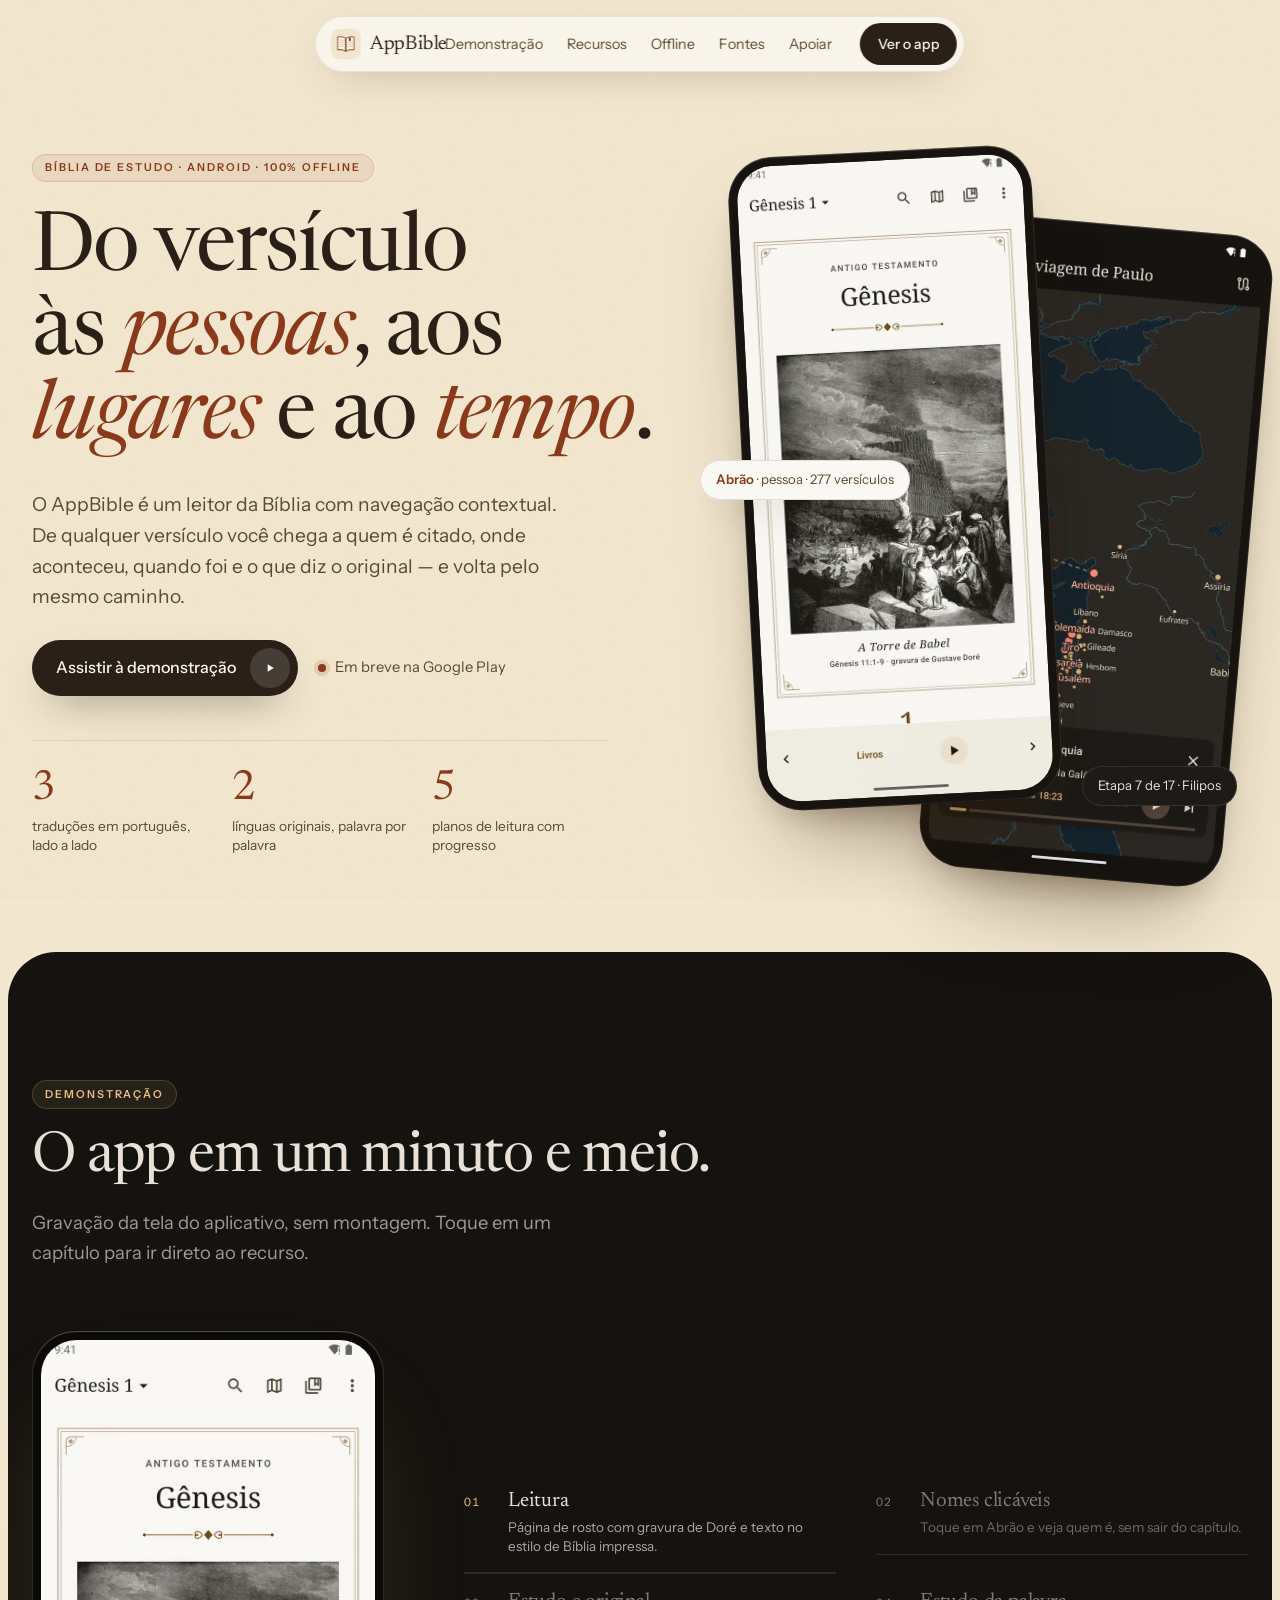
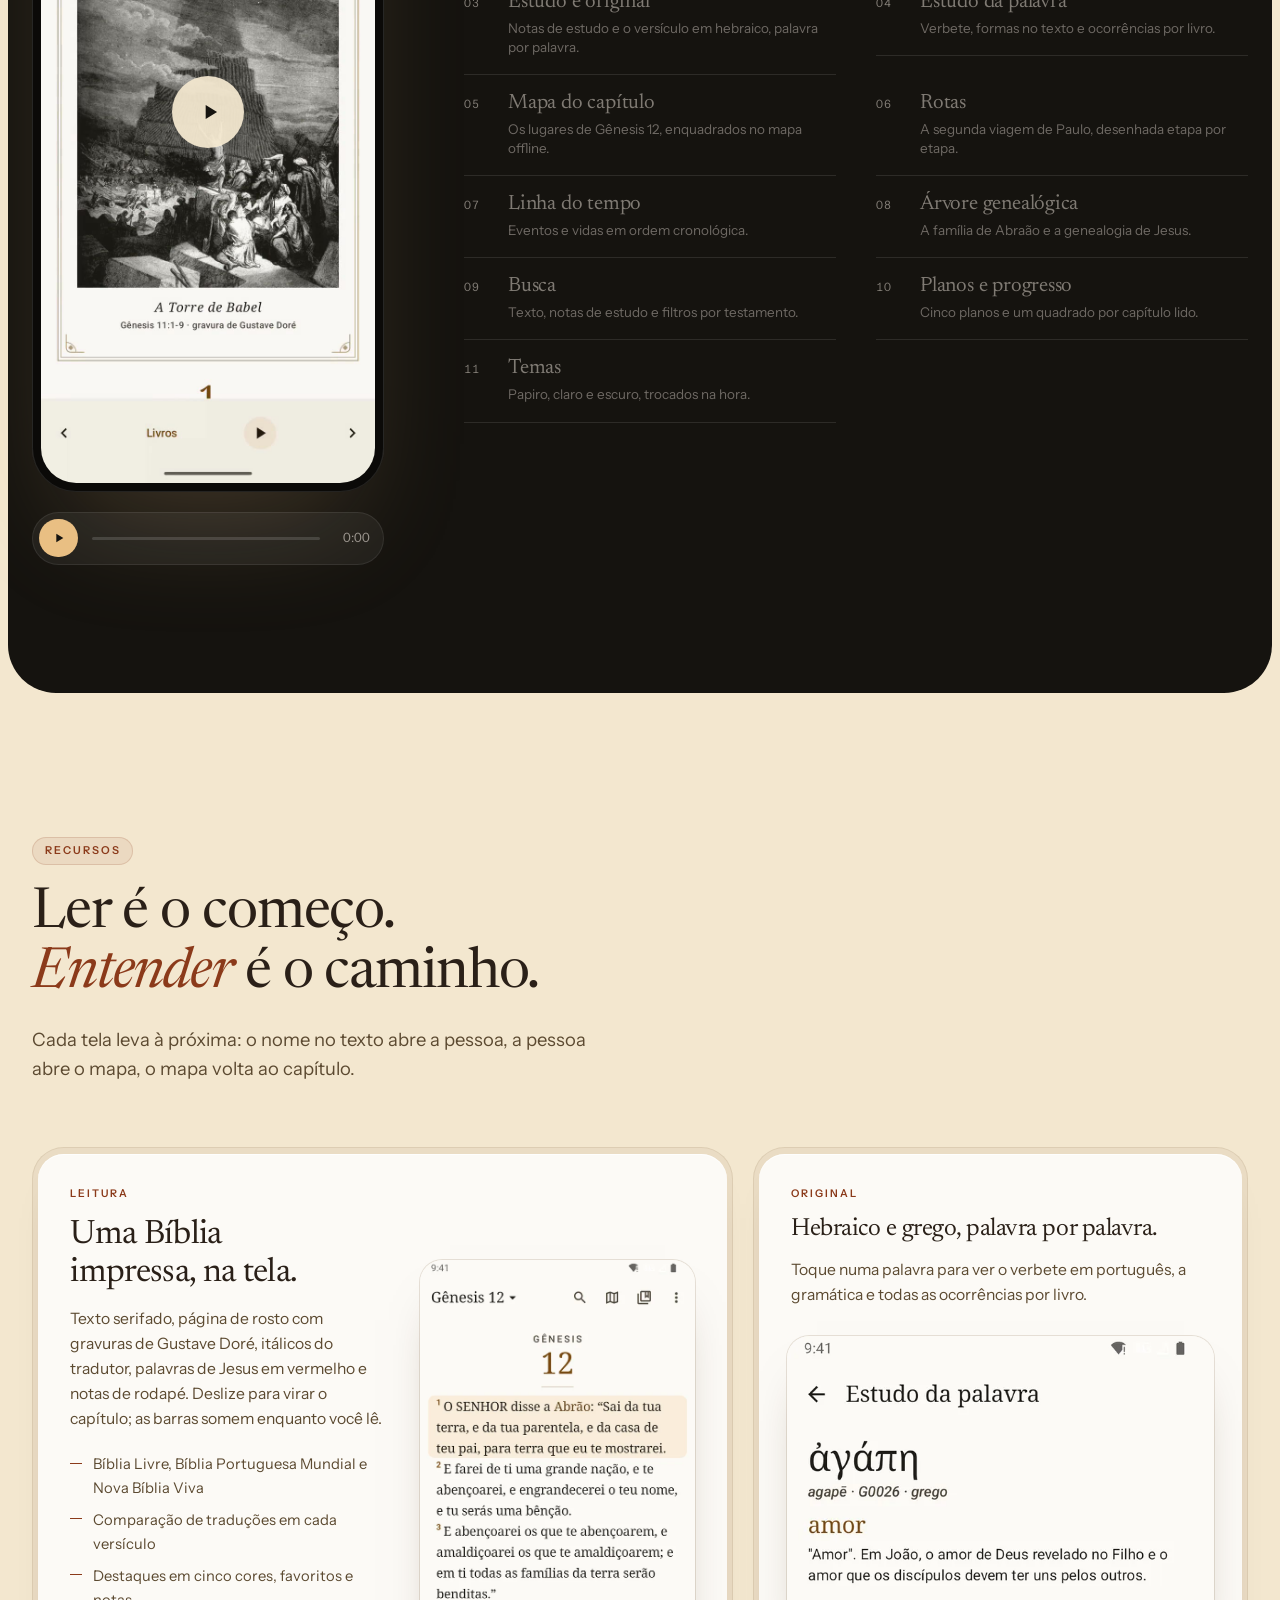
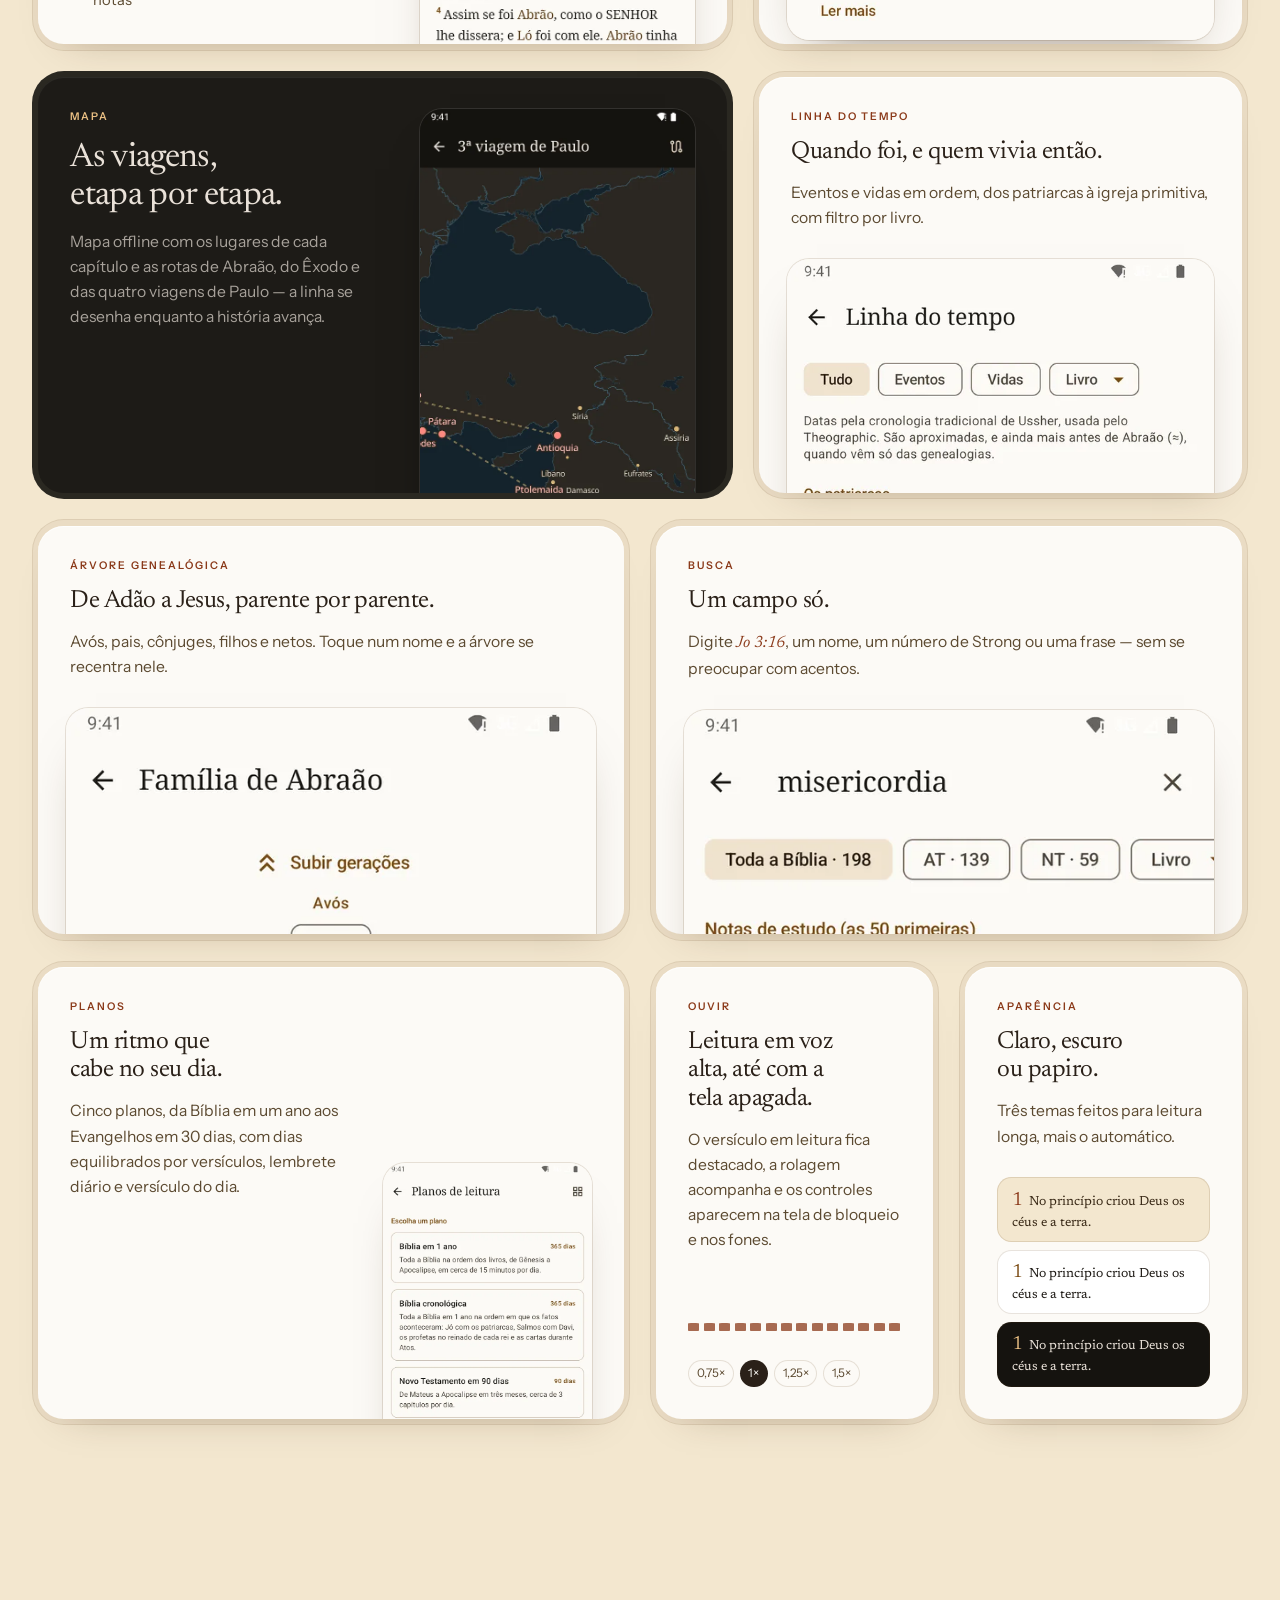
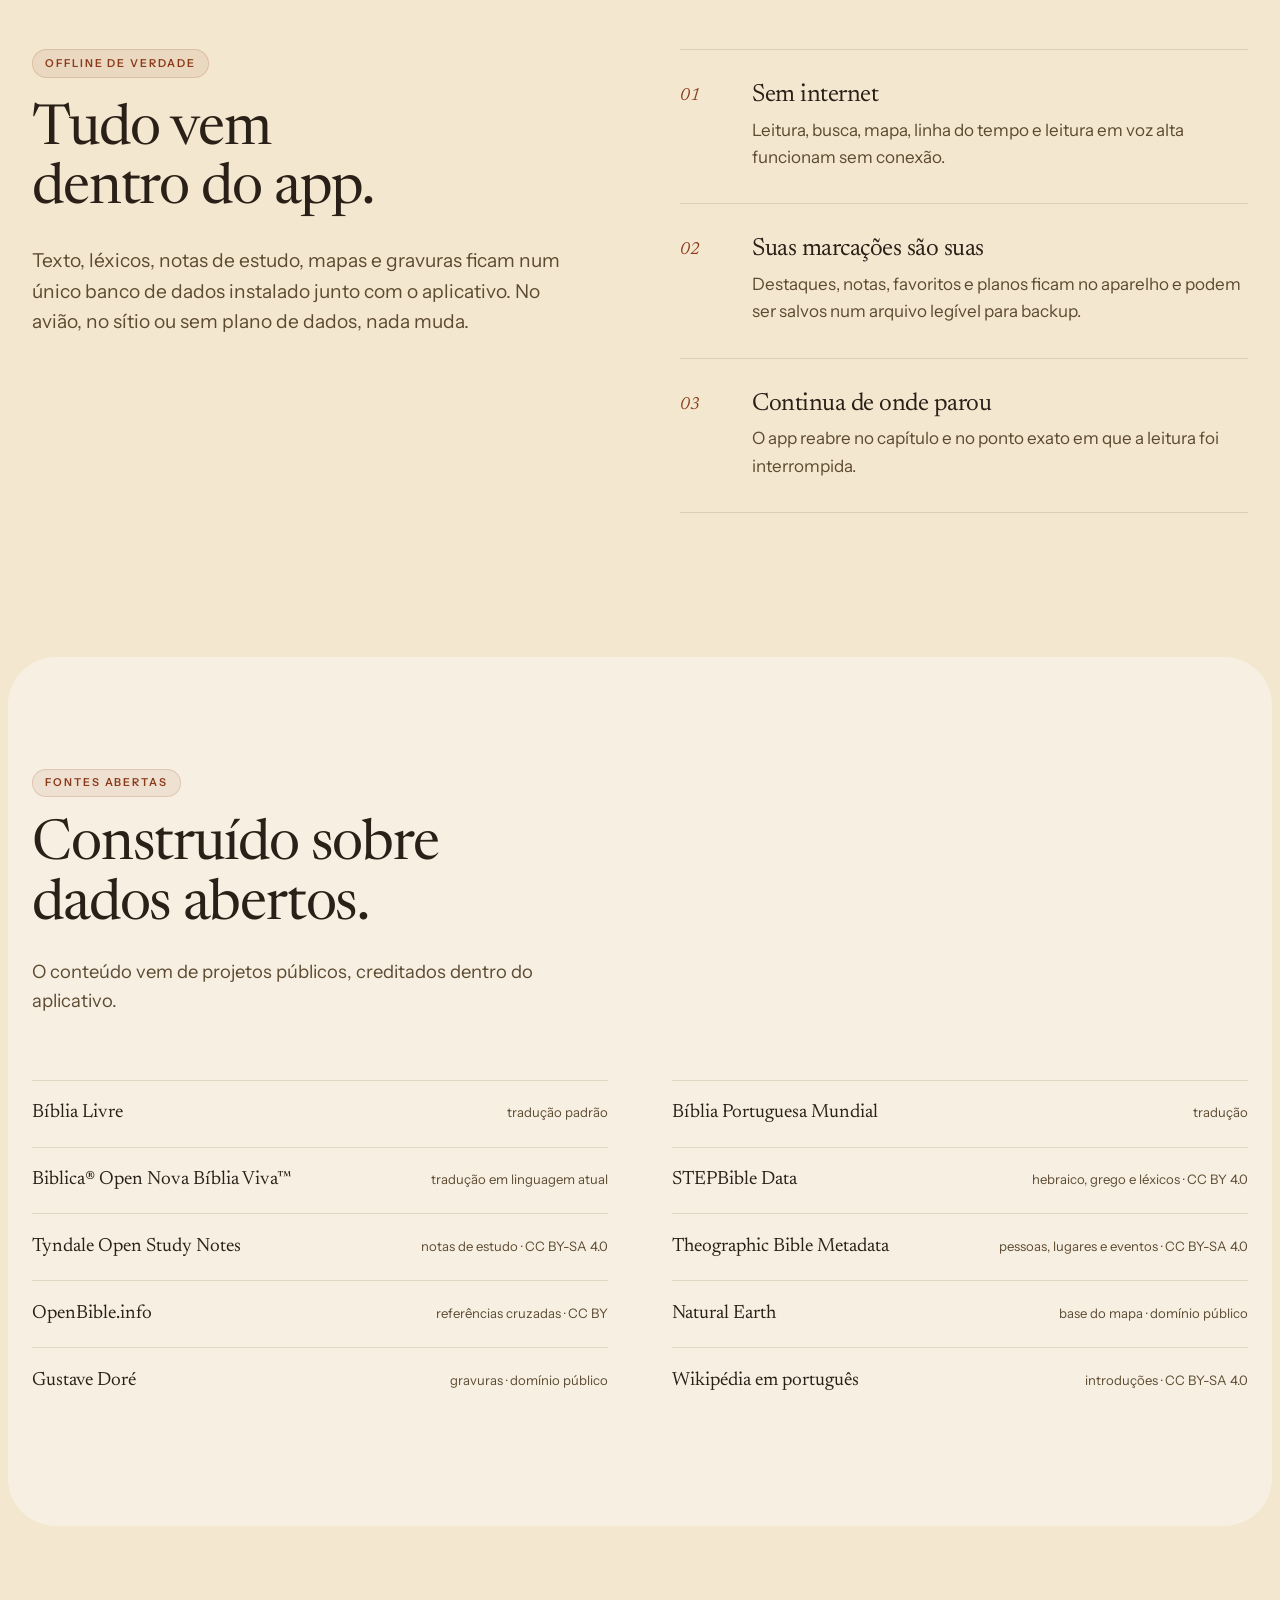
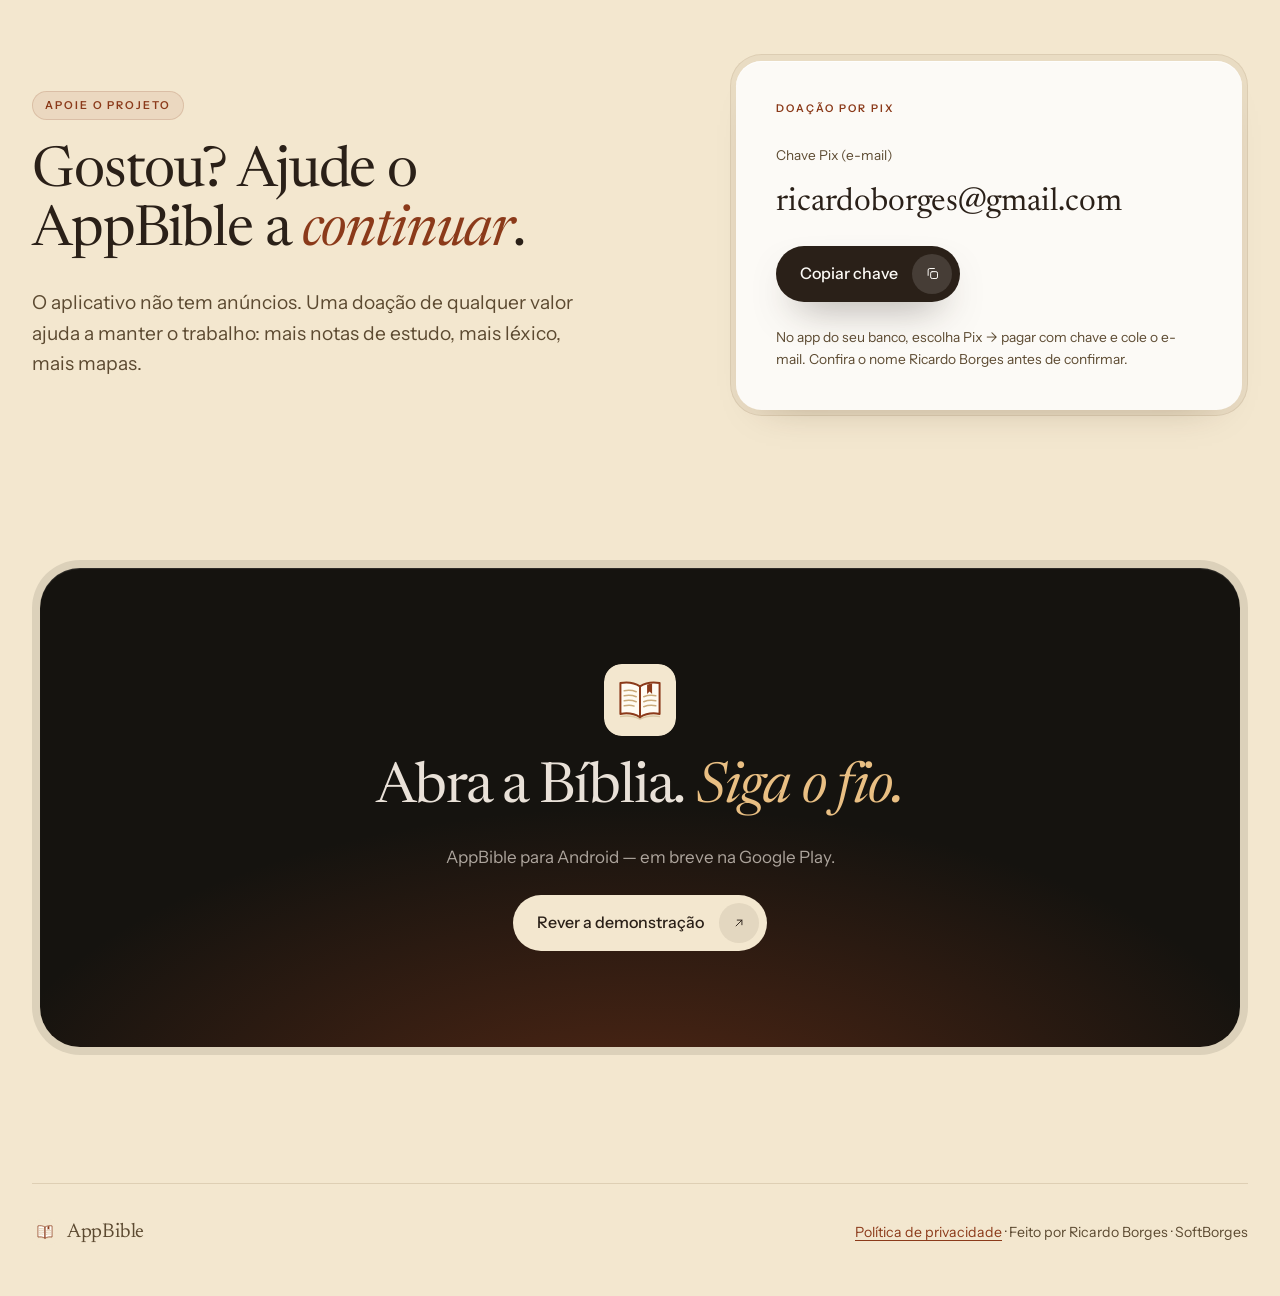
==== index.html @ 5afd59b9 "Site do Bíblia Cristã Estudo para GitHub Pages Co-Authored-By: Claude Opus 5.5 <noreply@anthropic.co" ====
<!doctype html>
<html lang="pt-BR">
<head>
<meta charset="utf-8">
<meta name="viewport" content="width=device-width, initial-scale=1">
<title>AppBible — a Bíblia que leva do versículo ao contexto</title>
<meta name="description" content="App Android de leitura e estudo da Bíblia: pessoas, lugares, mapas, linha do tempo, hebraico e grego palavra por palavra. Tudo offline.">
<meta name="theme-color" content="#F3E7CF">
<meta property="og:title" content="AppBible — do versículo ao contexto">
<meta property="og:description" content="Leitura, estudo do original, mapas, linha do tempo e planos de leitura. Tudo offline, no Android.">
<meta property="og:image" content="assets/demo-poster.jpg">
<link rel="icon" href="assets/icone.svg" type="image/svg+xml">
<link rel="preconnect" href="https://fonts.googleapis.com">
<link rel="preconnect" href="https://fonts.gstatic.com" crossorigin>
<link href="https://fonts.googleapis.com/css2?family=Instrument+Sans:wght@400;500;600&family=Newsreader:ital,opsz,wght@0,6..72,300..600;1,6..72,300..600&display=swap" rel="stylesheet">
<link rel="stylesheet" href="styles.css">
</head>
<body>
<div class="grain" aria-hidden="true"></div>

<header class="nav" id="nav">
  <a class="brand" href="#topo" aria-label="AppBible, início">
    <img src="assets/icone.svg" alt="" width="30" height="30">
    <span>AppBible</span>
  </a>
  <nav class="nav-links" aria-label="Seções">
    <a href="#demo">Demonstração</a>
    <a href="#recursos">Recursos</a>
    <a href="#offline">Offline</a>
    <a href="#fontes">Fontes</a>
    <a href="#apoiar">Apoiar</a>
  </nav>
  <a class="nav-cta" href="#demo">Ver o app</a>
  <button class="burger" id="burger" aria-label="Abrir menu" aria-expanded="false" aria-controls="menu">
    <span></span><span></span>
  </button>
</header>

<div class="menu" id="menu" hidden>
  <nav aria-label="Menu">
    <a href="#demo">Demonstração</a>
    <a href="#recursos">Recursos</a>
    <a href="#offline">Offline</a>
    <a href="#fontes">Fontes</a>
    <a href="#apoiar">Apoiar</a>
  </nav>
</div>

<main id="topo">

<!-- HERO -->
<section class="hero">
  <div class="hero-copy">
    <span class="eyebrow reveal">Bíblia de estudo · Android · 100% offline</span>
    <h1 class="reveal">Do versículo às <em>pessoas</em>, aos <em>lugares</em> e ao <em>tempo</em>.</h1>
    <p class="lede reveal">O AppBible é um leitor da Bíblia com navegação contextual. De qualquer versículo você chega a quem é citado, onde aconteceu, quando foi e o que diz o original — e volta pelo mesmo caminho.</p>
    <div class="cta-row reveal">
      <a class="btn btn-primary" href="#demo">
        <span>Assistir à demonstração</span>
        <i aria-hidden="true"><svg viewBox="0 0 24 24" width="14" height="14"><path d="M8 5.5v13l10.5-6.5z" fill="currentColor"/></svg></i>
      </a>
      <span class="soon"><span class="dot"></span>Em breve na Google Play</span>
    </div>
    <dl class="facts reveal">
      <div><dt>3</dt><dd>traduções em português, lado a lado</dd></div>
      <div><dt>2</dt><dd>línguas originais, palavra por palavra</dd></div>
      <div><dt>5</dt><dd>planos de leitura com progresso</dd></div>
    </dl>
  </div>

  <div class="hero-stage reveal" aria-hidden="true">
    <div class="phone phone-back"><div class="screen"><img src="assets/tela-rotas-escuro.webp" alt="" width="600" height="1333" loading="eager"></div></div>
    <div class="phone phone-front"><div class="screen"><img src="assets/tela-leitura.webp" alt="" width="600" height="1333" loading="eager"></div></div>
    <div class="chip chip-a"><b>Abrão</b> · pessoa · 277 versículos</div>
    <div class="chip chip-b">Etapa 7 de 17 · Filipos</div>
  </div>
</section>

<!-- DEMO -->
<section class="demo" id="demo">
  <div class="wrap">
    <div class="section-head reveal">
      <span class="eyebrow on-dark">Demonstração</span>
      <h2>O app em um minuto e meio.</h2>
      <p>Gravação da tela do aplicativo, sem montagem. Toque em um capítulo para ir direto ao recurso.</p>
    </div>

    <div class="demo-grid">
      <div class="demo-phone reveal">
        <div class="phone phone-video">
          <div class="screen">
            <video id="video" muted playsinline loop preload="metadata" poster="assets/demo-poster.jpg">
              <source src="assets/demo.mp4" type="video/mp4">
            </video>
            <button class="play-overlay" id="playOverlay" aria-label="Reproduzir demonstração">
              <svg viewBox="0 0 24 24" width="26" height="26"><path d="M8 5.5v13l10.5-6.5z" fill="currentColor"/></svg>
            </button>
          </div>
        </div>
        <div class="player">
          <button id="toggle" class="player-btn" aria-label="Pausar">
            <svg class="i-pause" viewBox="0 0 24 24" width="16" height="16"><path d="M8 5v14M16 5v14" stroke="currentColor" stroke-width="2.2" stroke-linecap="round"/></svg>
            <svg class="i-play" viewBox="0 0 24 24" width="16" height="16"><path d="M8 5.5v13l10.5-6.5z" fill="currentColor"/></svg>
          </button>
          <div class="track" id="track" role="slider" tabindex="0" aria-label="Posição do vídeo" aria-valuemin="0" aria-valuemax="100" aria-valuenow="0"><div class="track-fill" id="trackFill"></div></div>
          <span class="time" id="time">0:00</span>
        </div>
      </div>

      <ol class="chapters reveal" id="chapters"></ol>
    </div>
  </div>
</section>

<!-- RECURSOS -->
<section class="features" id="recursos">
  <div class="wrap">
    <div class="section-head reveal">
      <span class="eyebrow">Recursos</span>
      <h2>Ler é o começo. <em>Entender</em> é o caminho.</h2>
      <p>Cada tela leva à próxima: o nome no texto abre a pessoa, a pessoa abre o mapa, o mapa volta ao capítulo.</p>
    </div>

    <div class="bento">
      <article class="card c-read reveal">
        <div class="card-in">
          <div class="card-text">
            <span class="tag">Leitura</span>
            <h3>Uma Bíblia impressa, na tela.</h3>
            <p>Texto serifado, página de rosto com gravuras de Gustave Doré, itálicos do tradutor, palavras de Jesus em vermelho e notas de rodapé. Deslize para virar o capítulo; as barras somem enquanto você lê.</p>
            <ul class="mini">
              <li>Bíblia Livre, Bíblia Portuguesa Mundial e Nova Bíblia Viva</li>
              <li>Comparação de traduções em cada versículo</li>
              <li>Destaques em cinco cores, favoritos e notas</li>
            </ul>
          </div>
          <figure class="shot"><img src="assets/tela-nomes.webp" alt="Gênesis 12 no leitor, com nomes de pessoas e lugares em destaque" width="600" height="1333" loading="lazy"></figure>
        </div>
      </article>

      <article class="card c-orig reveal">
        <div class="card-in">
          <span class="tag">Original</span>
          <h3>Hebraico e grego, palavra por palavra.</h3>
          <p>Toque numa palavra para ver o verbete em português, a gramática e todas as ocorrências por livro.</p>
          <figure class="shot crop"><img src="assets/tela-palavra.webp" alt="Estudo da palavra grega agápē, com ocorrências por livro" width="600" height="1333" loading="lazy"></figure>
        </div>
      </article>

      <article class="card c-map dark reveal">
        <div class="card-in">
          <div class="card-text">
            <span class="tag">Mapa</span>
            <h3>As viagens, etapa por etapa.</h3>
            <p>Mapa offline com os lugares de cada capítulo e as rotas de Abraão, do Êxodo e das quatro viagens de Paulo — a linha se desenha enquanto a história avança.</p>
          </div>
          <figure class="shot"><img src="assets/tela-rotas-escuro.webp" alt="Mapa da terceira viagem de Paulo no tema escuro" width="600" height="1333" loading="lazy"></figure>
        </div>
      </article>

      <article class="card c-time reveal">
        <div class="card-in">
          <span class="tag">Linha do tempo</span>
          <h3>Quando foi, e quem vivia então.</h3>
          <p>Eventos e vidas em ordem, dos patriarcas à igreja primitiva, com filtro por livro.</p>
          <figure class="shot crop"><img src="assets/tela-tempo.webp" alt="Linha do tempo no período dos patriarcas" width="600" height="1333" loading="lazy"></figure>
        </div>
      </article>

      <article class="card c-tree reveal">
        <div class="card-in">
          <span class="tag">Árvore genealógica</span>
          <h3>De Adão a Jesus, parente por parente.</h3>
          <p>Avós, pais, cônjuges, filhos e netos. Toque num nome e a árvore se recentra nele.</p>
          <figure class="shot crop"><img src="assets/tela-arvore.webp" alt="Árvore genealógica de Abraão" width="600" height="1333" loading="lazy"></figure>
        </div>
      </article>

      <article class="card c-search reveal">
        <div class="card-in">
          <span class="tag">Busca</span>
          <h3>Um campo só.</h3>
          <p>Digite <kbd>Jo 3:16</kbd>, um nome, um número de Strong ou uma frase — sem se preocupar com acentos.</p>
          <figure class="shot crop"><img src="assets/tela-busca.webp" alt="Resultados da busca por misericórdia" width="600" height="1333" loading="lazy"></figure>
        </div>
      </article>

      <article class="card c-plans reveal">
        <div class="card-in">
          <div class="card-text">
            <span class="tag">Planos</span>
            <h3>Um ritmo que cabe no seu dia.</h3>
            <p>Cinco planos, da Bíblia em um ano aos Evangelhos em 30 dias, com dias equilibrados por versículos, lembrete diário e versículo do dia.</p>
          </div>
          <figure class="shot"><img src="assets/tela-planos.webp" alt="Lista de planos de leitura" width="600" height="1333" loading="lazy"></figure>
        </div>
      </article>

      <article class="card c-listen reveal">
        <div class="card-in">
          <span class="tag">Ouvir</span>
          <h3>Leitura em voz alta, até com a tela apagada.</h3>
          <p>O versículo em leitura fica destacado, a rolagem acompanha e os controles aparecem na tela de bloqueio e nos fones.</p>
          <div class="wave" aria-hidden="true"><span></span><span></span><span></span><span></span><span></span><span></span><span></span><span></span><span></span><span></span><span></span><span></span><span></span><span></span></div>
          <div class="speeds" aria-hidden="true"><span>0,75×</span><span class="on">1×</span><span>1,25×</span><span>1,5×</span></div>
        </div>
      </article>

      <article class="card c-theme reveal">
        <div class="card-in">
          <span class="tag">Aparência</span>
          <h3>Claro, escuro ou papiro.</h3>
          <p>Três temas feitos para leitura longa, mais o automático.</p>
          <div class="swatches" aria-hidden="true">
            <div class="sw sw-papiro"><b>1</b>No princípio criou Deus os céus e a terra.</div>
            <div class="sw sw-claro"><b>1</b>No princípio criou Deus os céus e a terra.</div>
            <div class="sw sw-escuro"><b>1</b>No princípio criou Deus os céus e a terra.</div>
          </div>
        </div>
      </article>
    </div>
  </div>
</section>

<!-- OFFLINE -->
<section class="offline" id="offline">
  <div class="wrap offline-grid">
    <div class="reveal">
      <span class="eyebrow">Offline de verdade</span>
      <h2>Tudo vem dentro do app.</h2>
      <p class="lede">Texto, léxicos, notas de estudo, mapas e gravuras ficam num único banco de dados instalado junto com o aplicativo. No avião, no sítio ou sem plano de dados, nada muda.</p>
    </div>
    <ul class="pillars">
      <li class="reveal"><span>01</span><div><h3>Sem internet</h3><p>Leitura, busca, mapa, linha do tempo e leitura em voz alta funcionam sem conexão.</p></div></li>
      <li class="reveal"><span>02</span><div><h3>Suas marcações são suas</h3><p>Destaques, notas, favoritos e planos ficam no aparelho e podem ser salvos num arquivo legível para backup.</p></div></li>
      <li class="reveal"><span>03</span><div><h3>Continua de onde parou</h3><p>O app reabre no capítulo e no ponto exato em que a leitura foi interrompida.</p></div></li>
    </ul>
  </div>
</section>

<!-- FONTES -->
<section class="sources" id="fontes">
  <div class="wrap">
    <div class="section-head reveal">
      <span class="eyebrow">Fontes abertas</span>
      <h2>Construído sobre dados abertos.</h2>
      <p>O conteúdo vem de projetos públicos, creditados dentro do aplicativo.</p>
    </div>
    <ul class="source-list reveal">
      <li><b>Bíblia Livre</b><span>tradução padrão</span></li>
      <li><b>Bíblia Portuguesa Mundial</b><span>tradução</span></li>
      <li><b>Biblica® Open Nova Bíblia Viva™</b><span>tradução em linguagem atual</span></li>
      <li><b>STEPBible Data</b><span>hebraico, grego e léxicos · CC BY 4.0</span></li>
      <li><b>Tyndale Open Study Notes</b><span>notas de estudo · CC BY-SA 4.0</span></li>
      <li><b>Theographic Bible Metadata</b><span>pessoas, lugares e eventos · CC BY-SA 4.0</span></li>
      <li><b>OpenBible.info</b><span>referências cruzadas · CC BY</span></li>
      <li><b>Natural Earth</b><span>base do mapa · domínio público</span></li>
      <li><b>Gustave Doré</b><span>gravuras · domínio público</span></li>
      <li><b>Wikipédia em português</b><span>introduções · CC BY-SA 4.0</span></li>
    </ul>
  </div>
</section>

<!-- APOIAR -->
<section class="support" id="apoiar">
  <div class="wrap support-grid">
    <div class="support-copy reveal">
      <span class="eyebrow">Apoie o projeto</span>
      <h2>Gostou? Ajude o AppBible a <em>continuar</em>.</h2>
      <p class="lede">O aplicativo não tem anúncios. Uma doação de qualquer valor ajuda a manter o trabalho: mais notas de estudo, mais léxico, mais mapas.</p>
    </div>
    <div class="card pix reveal">
      <div class="card-in">
        <span class="tag">Doação por Pix</span>
        <p class="pix-label">Chave Pix (e-mail)</p>
        <p class="pix-key" id="pixKey">ricardoborges@gmail.com</p>
        <button class="btn btn-primary" id="pixCopy" type="button">
          <span id="pixCopyLabel">Copiar chave</span>
          <i aria-hidden="true"><svg viewBox="0 0 24 24" width="15" height="15" fill="none" stroke="currentColor" stroke-width="1.6" stroke-linecap="round" stroke-linejoin="round"><rect x="9" y="9" width="11" height="11" rx="2.5"/><path d="M5 15V6.5A2.5 2.5 0 0 1 7.5 4H15"/></svg></i>
        </button>
        <p class="pix-help" aria-live="polite">No app do seu banco, escolha Pix → pagar com chave e cole o e-mail. Confira o nome Ricardo Borges antes de confirmar.</p>
      </div>
    </div>
  </div>
</section>

<!-- CTA FINAL -->
<section class="final">
  <div class="final-card reveal">
    <div class="final-in">
      <img src="assets/icone.svg" alt="" width="72" height="72">
      <h2>Abra a Bíblia. <em>Siga o fio.</em></h2>
      <p>AppBible para Android — em breve na Google Play.</p>
      <a class="btn btn-light" href="#demo">
        <span>Rever a demonstração</span>
        <i aria-hidden="true"><svg viewBox="0 0 24 24" width="14" height="14"><path d="M7 17L17 7M9 7h8v8" fill="none" stroke="currentColor" stroke-width="1.6" stroke-linecap="round" stroke-linejoin="round"/></svg></i>
      </a>
    </div>
  </div>
</section>

</main>

<footer class="footer">
  <div class="wrap footer-in">
    <a class="brand" href="#topo"><img src="assets/icone.svg" alt="" width="26" height="26"><span>AppBible</span></a>
    <p><a class="legal-link" href="privacidade.html">Política de privacidade</a> · Feito por Ricardo Borges · SoftBorges</p>
  </div>
</footer>

<script src="app.js" defer></script>
</body>
</html>
---- styles.css ----
/* AppBible — landing page. Paleta tirada dos temas do app (core/ui/Colors.kt). */
:root {
  --papiro: #F3E7CF;
  --papel: #FCFAF6;
  --papel-2: #F7F0E2;
  --tinta: #2A2018;
  --tinta-2: #5C4A31;
  --rubrica: #8B3A1A;
  --ouro: #7A4A12;
  --linha: rgba(90, 60, 20, .14);
  --noite: #15130F;
  --noite-2: #1D1B17;
  --creme: #E9E1D8;
  --dourado: #E9BF83;
  --serif: "Newsreader", "Iowan Old Style", Georgia, serif;
  --sans: "Instrument Sans", system-ui, sans-serif;
  --ease: cubic-bezier(.32, .72, 0, 1);
  --r: 2rem;
}

*, *::before, *::after { box-sizing: border-box; }
html { scroll-behavior: smooth; scroll-padding-top: 5.5rem; -webkit-text-size-adjust: 100%; }
body {
  margin: 0;
  background: var(--papiro);
  color: var(--tinta);
  font-family: var(--sans);
  font-size: 1.0625rem;
  line-height: 1.6;
  -webkit-font-smoothing: antialiased;
  overflow-x: hidden;
}
img, video { display: block; max-width: 100%; height: auto; }
a { color: inherit; text-decoration: none; }
button { font: inherit; color: inherit; background: none; border: 0; cursor: pointer; padding: 0; }
h1, h2, h3, p, ul, ol, dl, dd, figure { margin: 0; padding: 0; }
ul, ol { list-style: none; }
:focus-visible { outline: 2px solid var(--rubrica); outline-offset: 3px; border-radius: 6px; }

h1, h2, h3 { font-family: var(--serif); font-weight: 400; letter-spacing: -.02em; text-wrap: balance; }
h1 { font-size: clamp(2.7rem, 6.4vw, 5.4rem); line-height: 1.02; }
h2 { font-size: clamp(2.1rem, 4.4vw, 3.6rem); line-height: 1.06; }
h3 { font-size: 1.55rem; line-height: 1.15; }
em { font-style: italic; color: var(--rubrica); }
.lede { font-size: 1.2rem; color: var(--tinta-2); max-width: 34rem; text-wrap: pretty; }

.wrap { width: min(100% - 2rem, 76rem); margin-inline: auto; }

.grain {
  position: fixed; inset: 0; z-index: 40; pointer-events: none; opacity: .05; mix-blend-mode: multiply;
  background-image: url("data:image/svg+xml,%3Csvg xmlns='http://www.w3.org/2000/svg' width='160' height='160'%3E%3Cfilter id='n'%3E%3CfeTurbulence type='fractalNoise' baseFrequency='.9' numOctaves='2' stitchTiles='stitch'/%3E%3C/filter%3E%3Crect width='100%25' height='100%25' filter='url(%23n)'/%3E%3C/svg%3E");
}

.eyebrow {
  display: inline-block; padding: .35rem .8rem; border-radius: 99px;
  font-size: .68rem; font-weight: 600; letter-spacing: .18em; text-transform: uppercase;
  color: var(--rubrica); background: rgba(139, 58, 26, .08); box-shadow: inset 0 0 0 1px rgba(139, 58, 26, .16);
}
.eyebrow.on-dark { color: var(--dourado); background: rgba(233, 191, 131, .08); box-shadow: inset 0 0 0 1px rgba(233, 191, 131, .2); }

/* ---------- Entrada ---------- */
.reveal { opacity: 0; transform: translateY(2.5rem); transition: opacity .9s var(--ease), transform .9s var(--ease); }
.reveal.in { opacity: 1; transform: none; }

/* ---------- Navegação ---------- */
.nav {
  position: fixed; top: 1rem; left: 50%; transform: translateX(-50%); z-index: 30;
  display: flex; align-items: center; gap: 1.75rem;
  padding: .45rem .5rem .45rem 1rem; border-radius: 99px;
  background: rgba(252, 250, 246, .78); backdrop-filter: blur(18px) saturate(1.3); -webkit-backdrop-filter: blur(18px) saturate(1.3);
  box-shadow: inset 0 0 0 1px rgba(90, 60, 20, .1), 0 12px 40px -18px rgba(60, 35, 10, .35);
  max-width: calc(100% - 2rem);
}
.brand { display: flex; align-items: center; gap: .55rem; font-family: var(--serif); font-size: 1.25rem; letter-spacing: -.01em; }
.brand img { border-radius: 8px; }
.nav-links { display: flex; gap: 1.5rem; font-size: .9rem; color: var(--tinta-2); }
.nav-links a { position: relative; padding: .3rem 0; transition: color .4s var(--ease); }
.nav-links a::after { content: ""; position: absolute; left: 0; right: 0; bottom: 0; height: 1px; background: var(--rubrica); transform: scaleX(0); transform-origin: left; transition: transform .5s var(--ease); }
.nav-links a:hover { color: var(--tinta); }
.nav-links a:hover::after { transform: scaleX(1); }
.nav-cta { padding: .6rem 1.1rem; border-radius: 99px; background: var(--tinta); color: var(--papel); font-size: .88rem; font-weight: 500; white-space: nowrap; transition: transform .5s var(--ease), background .5s var(--ease); }
.nav-cta:hover { background: var(--rubrica); }
.nav-cta:active { transform: scale(.97); }
.burger { display: none; position: relative; width: 2.6rem; height: 2.6rem; border-radius: 50%; background: var(--tinta); }
.burger span { position: absolute; left: 50%; top: 50%; width: 1rem; height: 1.5px; margin-left: -.5rem; background: var(--papel); transition: transform .5s var(--ease); }
.burger span:first-child { transform: translateY(-3.5px); }
.burger span:last-child { transform: translateY(3.5px); }
.burger[aria-expanded="true"] span:first-child { transform: rotate(45deg); }
.burger[aria-expanded="true"] span:last-child { transform: rotate(-45deg); }

.menu { position: fixed; inset: 0; z-index: 20; display: grid; place-items: center; background: rgba(243, 231, 207, .9); backdrop-filter: blur(28px); -webkit-backdrop-filter: blur(28px); opacity: 0; transition: opacity .45s var(--ease); }
.menu.open { opacity: 1; }
.menu nav { display: grid; gap: 1.25rem; text-align: center; }
.menu a { font-family: var(--serif); font-size: 2.4rem; opacity: 0; transform: translateY(2rem); transition: opacity .6s var(--ease), transform .6s var(--ease); }
.menu.open a { opacity: 1; transform: none; }
.menu.open a:nth-child(2) { transition-delay: .06s; }
.menu.open a:nth-child(3) { transition-delay: .12s; }
.menu.open a:nth-child(4) { transition-delay: .18s; }
body.menu-open { overflow: hidden; }

/* ---------- Botões ---------- */
.btn {
  display: inline-flex; align-items: center; gap: .9rem; padding: .5rem .5rem .5rem 1.5rem; border-radius: 99px;
  font-weight: 500; font-size: 1rem; transition: transform .5s var(--ease), background .5s var(--ease);
}
.btn i { display: grid; place-items: center; width: 2.5rem; height: 2.5rem; border-radius: 50%; transition: transform .5s var(--ease); }
.btn:hover i { transform: translate(3px, -1px) scale(1.06); }
.btn:active { transform: scale(.98); }
.btn-primary { background: var(--tinta); color: var(--papel); box-shadow: 0 18px 40px -20px rgba(42, 32, 24, .7); }
.btn-primary i { background: rgba(255, 255, 255, .13); }
.btn-primary:hover { background: var(--rubrica); }
.btn-light { background: var(--papiro); color: var(--tinta); }
.btn-light i { background: rgba(42, 32, 24, .08); }

/* ---------- Telefone ---------- */
.phone {
  padding: .55rem; border-radius: 2.75rem; background: #17130F;
  box-shadow: inset 0 0 0 1px rgba(255, 255, 255, .08), inset 0 1px 1px rgba(255, 255, 255, .18), 0 50px 90px -40px rgba(50, 28, 8, .55), 0 18px 36px -22px rgba(50, 28, 8, .4);
}
.phone .screen { position: relative; overflow: hidden; border-radius: 2.2rem; aspect-ratio: 9 / 20; background: var(--papel); }
.phone .screen img, .phone .screen video { width: 100%; height: 100%; object-fit: cover; }

/* ---------- Hero ---------- */
.hero {
  width: min(100% - 2rem, 76rem); margin-inline: auto;
  min-height: min(100dvh, 62rem); padding: 8.5rem 0 5rem;
  display: grid; grid-template-columns: 1.08fr .92fr; gap: 3rem; align-items: center;
}
.hero-copy { display: grid; gap: 1.75rem; justify-items: start; }
.cta-row { display: flex; flex-wrap: wrap; align-items: center; gap: 1.25rem; }
.soon { display: inline-flex; align-items: center; gap: .55rem; font-size: .92rem; color: var(--tinta-2); }
.soon .dot { width: .5rem; height: .5rem; border-radius: 50%; background: var(--rubrica); box-shadow: 0 0 0 4px rgba(139, 58, 26, .15); }
.facts { display: grid; grid-template-columns: repeat(3, 1fr); gap: 1.5rem; margin-top: 1rem; padding-top: 1.75rem; border-top: 1px solid var(--linha); width: 100%; max-width: 36rem; }
.facts dt { font-family: var(--serif); font-size: 2.6rem; line-height: 1; color: var(--rubrica); }
.facts dd { margin-top: .4rem; font-size: .86rem; line-height: 1.35; color: var(--tinta-2); }

.hero-stage { position: relative; height: min(46rem, 82dvh); min-height: 34rem; }
.hero-stage .phone { position: absolute; width: min(19rem, 62%); }
.phone-front { left: 6%; top: 2%; transform: rotate(-3deg); z-index: 2; }
.phone-back { right: 0; top: 12%; transform: rotate(5deg); z-index: 1; }
.chip {
  position: absolute; z-index: 3; padding: .6rem 1rem; border-radius: 99px; font-size: .82rem; white-space: nowrap;
  background: var(--papel); color: var(--tinta-2);
  box-shadow: inset 0 0 0 1px var(--linha), 0 18px 34px -18px rgba(50, 28, 8, .5);
  animation: float 7s var(--ease) infinite alternate;
}
.chip b { color: var(--rubrica); font-weight: 600; }
.chip-a { left: -2%; top: 44%; }
.chip-b { right: 2%; bottom: 9%; background: var(--noite-2); color: var(--creme); box-shadow: inset 0 0 0 1px rgba(255, 255, 255, .1), 0 18px 34px -18px rgba(0, 0, 0, .6); animation-delay: -3s; }
@keyframes float { from { transform: translateY(-6px); } to { transform: translateY(6px); } }

/* ---------- Seções ---------- */
section { position: relative; }
.section-head { display: grid; gap: 1.25rem; justify-items: start; max-width: 44rem; margin-bottom: 4rem; }
.section-head p { font-size: 1.15rem; color: var(--tinta-2); max-width: 36rem; }

/* ---------- Demo ---------- */
.demo { background: var(--noite); color: var(--creme); padding: 8rem 0; border-radius: 3rem; margin-inline: .5rem; }
.demo .section-head p { color: rgba(233, 225, 216, .66); }
.demo-grid { display: grid; grid-template-columns: minmax(0, 22rem) minmax(0, 1fr); gap: 5rem; align-items: center; }
.demo-phone { display: grid; gap: 1.25rem; }
.phone-video { background: #0B0A08; box-shadow: inset 0 0 0 1px rgba(255, 255, 255, .1), inset 0 1px 1px rgba(255, 255, 255, .2), 0 60px 120px -40px rgba(233, 191, 131, .22); }
.phone-video video { cursor: pointer; }
.play-overlay {
  position: absolute; left: 50%; top: 50%; width: 4.5rem; height: 4.5rem; margin: -2.25rem 0 0 -2.25rem; border-radius: 50%;
  display: grid; place-items: center; color: var(--noite); background: rgba(243, 231, 207, .94);
  box-shadow: 0 20px 50px -12px rgba(0, 0, 0, .6); transition: opacity .5s var(--ease), transform .5s var(--ease);
}
.play-overlay svg { margin-left: 3px; }
.play-overlay.hide { opacity: 0; transform: scale(.7); pointer-events: none; }
.player { display: flex; align-items: center; gap: .9rem; padding: .45rem .9rem .45rem .45rem; border-radius: 99px; background: rgba(255, 255, 255, .05); box-shadow: inset 0 0 0 1px rgba(255, 255, 255, .08); }
.player-btn { flex: none; display: grid; place-items: center; width: 2.4rem; height: 2.4rem; border-radius: 50%; background: var(--dourado); color: var(--noite); transition: transform .4s var(--ease); }
.player-btn:active { transform: scale(.94); }
.player-btn .i-play { display: none; margin-left: 2px; }
.player-btn.paused .i-play { display: block; }
.player-btn.paused .i-pause { display: none; }
.track { position: relative; flex: 1; height: 1.6rem; cursor: pointer; touch-action: none; }
.track::before, .track-fill { content: ""; position: absolute; left: 0; right: 0; top: 50%; height: 3px; margin-top: -1.5px; border-radius: 3px; }
.track::before { background: rgba(255, 255, 255, .14); }
.track-fill { background: var(--dourado); transform: scaleX(0); transform-origin: left; }
.time { font-size: .8rem; font-variant-numeric: tabular-nums; color: rgba(233, 225, 216, .6); min-width: 2.2rem; text-align: right; }

.chapters { display: grid; grid-template-columns: 1fr 1fr; column-gap: 2.5rem; counter-reset: c; }
.chapters button {
  position: relative; width: 100%; display: grid; grid-template-columns: 2rem 1fr; gap: .25rem .75rem; align-items: baseline;
  padding: 1.05rem 0 1.15rem; text-align: left; color: rgba(233, 225, 216, .5);
  transition: color .5s var(--ease);
}
.chapters .n { font-size: .72rem; letter-spacing: .1em; font-variant-numeric: tabular-nums; }
.chapters b { display: block; font-family: var(--serif); font-weight: 400; font-size: 1.3rem; line-height: 1.2; letter-spacing: -.01em; transition: transform .5s var(--ease); }
.chapters small { display: block; margin-top: .2rem; font-size: .84rem; line-height: 1.4; color: rgba(233, 225, 216, .42); transition: color .5s var(--ease); }
.chapters .bar { position: absolute; left: 0; right: 0; bottom: 0; height: 1px; background: rgba(255, 255, 255, .1); }
.chapters .bar i { display: block; height: 100%; background: var(--dourado); transform: scaleX(0); transform-origin: left; }
.chapters button:hover { color: var(--creme); }
.chapters li.active button { color: var(--creme); }
.chapters li.active .n { color: var(--dourado); }
.chapters li.active small { color: rgba(233, 225, 216, .72); }
.chapters li.active .bar { height: 2px; }

/* ---------- Recursos (bento) ---------- */
.features { padding: 9rem 0 7rem; }
.bento { display: grid; grid-template-columns: repeat(12, minmax(0, 1fr)); gap: 1.25rem; }
.card { padding: .4rem; border-radius: var(--r); background: rgba(90, 60, 20, .06); box-shadow: inset 0 0 0 1px rgba(90, 60, 20, .09); }
.card-in {
  position: relative; height: 100%; overflow: hidden; padding: 2rem; border-radius: calc(var(--r) - .4rem);
  background: var(--papel); box-shadow: inset 0 1px 1px rgba(255, 255, 255, .8), 0 20px 40px -30px rgba(60, 35, 10, .35);
  display: flex; flex-direction: column; gap: .8rem;
}
.card p { color: var(--tinta-2); font-size: .98rem; }
.tag { align-self: flex-start; font-size: .66rem; font-weight: 600; letter-spacing: .18em; text-transform: uppercase; color: var(--rubrica); }
.card.dark { background: rgba(21, 19, 15, .9); box-shadow: none; }
.card.dark .card-in { background: var(--noite-2); color: var(--creme); box-shadow: inset 0 1px 1px rgba(255, 255, 255, .08); }
.card.dark p { color: rgba(233, 225, 216, .68); }
.card.dark .tag { color: var(--dourado); }
kbd { font-family: var(--serif); font-style: italic; font-size: 1.05em; color: var(--rubrica); }

.shot { border-radius: 1.4rem; overflow: hidden; box-shadow: 0 0 0 1px var(--linha), 0 30px 50px -30px rgba(60, 35, 10, .5); transition: transform .9s var(--ease); }
.shot img { width: 100%; }
.card:hover .shot { transform: translateY(-.5rem); }
.shot.crop { margin: 1rem -.25rem -7rem; height: 19rem; }
.shot.crop img { object-fit: cover; object-position: top; }

.c-read, .c-map, .c-plans { grid-column: span 7; }
.c-orig { grid-column: span 5; }
.c-time { grid-column: span 5; }
.c-tree, .c-search { grid-column: span 6; }
.c-plans { grid-column: span 6; }
.c-listen, .c-theme { grid-column: span 3; }
.c-map { grid-column: span 7; }

.c-read .card-in, .c-map .card-in, .c-plans .card-in { flex-direction: row; gap: 2rem; align-items: stretch; padding-bottom: 0; }
.c-read .card-text, .c-map .card-text, .c-plans .card-text { flex: 1; display: flex; flex-direction: column; gap: .8rem; padding-bottom: 2rem; }
.c-read .shot, .c-map .shot, .c-plans .shot { flex: none; width: 44%; align-self: flex-end; margin-bottom: -6rem; max-height: 30rem; }
.c-plans .shot { width: 40%; max-height: 22rem; }
.c-map .shot { box-shadow: 0 0 0 1px rgba(255, 255, 255, .1), 0 30px 50px -30px #000; }
.c-read h3, .c-map h3 { font-size: 2.1rem; }
.mini { margin-top: .6rem; display: grid; gap: .55rem; font-size: .92rem; color: var(--tinta-2); }
.mini li { padding-left: 1.4rem; position: relative; }
.mini li::before { content: ""; position: absolute; left: 0; top: .62em; width: .7rem; height: 1px; background: var(--rubrica); }

.wave { display: flex; align-items: center; gap: 4px; height: 3.5rem; margin-top: auto; padding-top: 1rem; }
.wave span { flex: 1; height: 100%; border-radius: 3px; background: var(--rubrica); opacity: .75; transform: scaleY(.2); transform-origin: center; animation: wave 1.6s var(--ease) infinite alternate; }
.wave span:nth-child(3n) { animation-duration: 1.1s; }
.wave span:nth-child(4n+1) { animation-duration: 2s; animation-delay: -.6s; }
.wave span:nth-child(2n) { animation-delay: -.9s; }
@keyframes wave { to { transform: scaleY(1); } }
.speeds { display: flex; gap: .35rem; font-size: .74rem; color: var(--tinta-2); }
.speeds span { padding: .25rem .55rem; border-radius: 99px; box-shadow: inset 0 0 0 1px var(--linha); }
.speeds .on { background: var(--tinta); color: var(--papel); box-shadow: none; }

.swatches { display: grid; gap: .5rem; margin-top: auto; padding-top: 1rem; }
.sw { padding: .7rem .9rem; border-radius: .9rem; font-family: var(--serif); font-size: .82rem; line-height: 1.3; box-shadow: inset 0 0 0 1px var(--linha); transition: transform .6s var(--ease); }
.sw b { font-weight: 400; font-size: 1.2rem; margin-right: .4rem; }
.sw-papiro { background: #F3E7CF; color: #3A2A17; } .sw-papiro b { color: #8B3A1A; }
.sw-claro { background: #fff; color: #1F1B16; } .sw-claro b { color: #7A4A12; }
.sw-escuro { background: #15130F; color: #E9E1D8; } .sw-escuro b { color: #E9BF83; }
.c-theme:hover .sw:nth-child(1) { transform: translateX(.4rem); }
.c-theme:hover .sw:nth-child(3) { transform: translateX(-.4rem); }

/* ---------- Offline ---------- */
.offline { padding: 7rem 0 9rem; }
.offline-grid { display: grid; grid-template-columns: 1fr 1fr; gap: 5rem; align-items: start; }
.offline-grid > div { display: grid; gap: 1.5rem; justify-items: start; position: sticky; top: 7rem; }
.pillars { display: grid; }
.pillars li { display: grid; grid-template-columns: 3.5rem 1fr; gap: 1rem; padding: 2rem 0; border-top: 1px solid var(--linha); }
.pillars li:last-child { border-bottom: 1px solid var(--linha); }
.pillars span { font-family: var(--serif); font-style: italic; font-size: 1.1rem; color: var(--rubrica); }
.pillars h3 { margin-bottom: .4rem; }
.pillars p { color: var(--tinta-2); }

/* ---------- Fontes ---------- */
.sources { padding: 7rem 0; background: var(--papel-2); border-radius: 3rem; margin-inline: .5rem; }
.source-list { display: grid; grid-template-columns: repeat(2, 1fr); column-gap: 4rem; }
.source-list li { display: flex; justify-content: space-between; align-items: baseline; gap: 1.5rem; padding: 1.1rem 0; border-top: 1px solid var(--linha); }
.source-list b { font-family: var(--serif); font-weight: 400; font-size: 1.2rem; }
.source-list span { font-size: .82rem; color: var(--tinta-2); text-align: right; }

/* ---------- CTA final ---------- */
.final { padding: 8rem 1rem; }
.final-card { width: min(100%, 76rem); margin-inline: auto; padding: .5rem; border-radius: 3rem; background: rgba(21, 19, 15, .1); }
.final-in {
  display: grid; justify-items: center; gap: 1.5rem; text-align: center; padding: 6rem 1.5rem; border-radius: 2.5rem; color: var(--creme);
  background: radial-gradient(60rem 30rem at 50% 120%, rgba(139, 58, 26, .55), transparent 70%), var(--noite);
  box-shadow: inset 0 1px 1px rgba(255, 255, 255, .12);
}
.final-in img { border-radius: 18px; }
.final-in em { color: var(--dourado); }
.final-in p { color: rgba(233, 225, 216, .7); }

.footer { padding: 0 0 3rem; }
.footer-in { display: flex; justify-content: space-between; align-items: center; gap: 1rem; flex-wrap: wrap; padding-top: 2rem; border-top: 1px solid var(--linha); font-size: .88rem; color: var(--tinta-2); }

/* ---------- Telas menores ---------- */
@media (max-width: 1000px) {
  .hero { grid-template-columns: 1fr; padding-top: 7.5rem; gap: 3.5rem; }
  .hero-stage { height: 36rem; max-width: 30rem; width: 100%; margin-inline: auto; }
  .demo-grid { grid-template-columns: 1fr; gap: 2.5rem; }
  .demo-phone { width: min(100%, 20rem); margin-inline: auto; }
  .chapters { display: flex; gap: .75rem; overflow-x: auto; scroll-snap-type: x proximity; margin-inline: -1rem; padding: 0 1rem .75rem; scrollbar-width: none; }
  .chapters::-webkit-scrollbar { display: none; }
  .chapters li { flex: none; width: 15rem; scroll-snap-align: start; }
  .chapters button { height: 100%; padding: 1rem 1rem 1.1rem; border-radius: 1.2rem; background: rgba(255, 255, 255, .04); box-shadow: inset 0 0 0 1px rgba(255, 255, 255, .07); overflow: hidden; }
  .bento > .card { grid-column: span 6; }
  .bento > .c-read, .bento > .c-map, .bento > .c-plans { grid-column: span 12; }
  .offline-grid { grid-template-columns: 1fr; gap: 3rem; }
  .offline-grid > div { position: static; }
}
@media (max-width: 767px) {
  body { font-size: 1rem; }
  .nav { gap: 1rem; padding-left: .9rem; width: calc(100% - 2rem); justify-content: space-between; }
  .nav-links, .nav-cta { display: none; }
  .burger { display: block; }
  .hero { min-height: 0; padding: 6.5rem 0 3rem; }
  .facts { gap: 1rem; }
  .facts dt { font-size: 2.1rem; }
  .hero-stage { height: 30rem; min-height: 0; }
  .hero-stage .phone { width: 58%; }
  .phone { border-radius: 2.1rem; padding: .4rem; }
  .phone .screen { border-radius: 1.75rem; }
  .phone-front { left: 2%; transform: none; }
  .phone-back { transform: none; top: 14%; }
  .chip-a { left: 0; }
  .demo, .sources { border-radius: 2rem; margin-inline: 0; padding: 5rem 0; }
  .demo-phone .phone { border-radius: 2.75rem; padding: .55rem; }
  .demo-phone .phone .screen { border-radius: 2.2rem; }
  .section-head { margin-bottom: 2.5rem; }
  .features { padding: 5rem 0 3rem; }
  .bento { gap: 1.25rem; }
  .bento > .card { grid-column: span 12 !important; }
  .card-in { padding: 1.5rem; }
  .c-read .card-in, .c-map .card-in, .c-plans .card-in { flex-direction: column; gap: 1.25rem; }
  .c-read .card-text, .c-map .card-text, .c-plans .card-text { padding-bottom: 0; }
  .c-read .shot, .c-map .shot, .c-plans .shot { width: 100%; max-height: 20rem; margin-bottom: -1.5rem; align-self: stretch; }
  .c-read .shot img, .c-map .shot img, .c-plans .shot img { object-fit: cover; object-position: top; height: 20rem; }
  .c-read h3, .c-map h3 { font-size: 1.7rem; }
  .shot.crop { height: 16rem; }
  .card:hover .shot { transform: none; }
  .offline { padding: 4rem 0 5rem; }
  .source-list { grid-template-columns: 1fr; }
  .source-list li { flex-direction: column; gap: .15rem; }
  .source-list span { text-align: left; }
  .final { padding: 4rem 1rem; }
  .final-card { border-radius: 2rem; }
  .final-in { padding: 4rem 1.25rem; border-radius: 1.6rem; }
}

@media (prefers-reduced-motion: reduce) {
  html { scroll-behavior: auto; }
  .reveal { opacity: 1; transform: none; transition: none; }
  .chip, .wave span { animation: none; }
  .wave span { transform: scaleY(.6); }
}

/* ---------- Apoiar (Pix) ---------- */
.support { padding: 8rem 0 1rem; }
.support-grid { display: grid; grid-template-columns: 1.1fr .9fr; gap: 4rem; align-items: center; }
.support-copy { display: grid; gap: 1.5rem; justify-items: start; }
.pix .card-in { padding: 2.5rem; gap: 1rem; align-items: flex-start; }
.pix-label { font-size: .85rem !important; margin-top: .75rem; }
.pix-key { font-family: var(--serif); font-size: clamp(1.4rem, 2.6vw, 2rem) !important; line-height: 1.2; color: var(--tinta) !important; overflow-wrap: anywhere; user-select: all; }
.pix .btn { margin-top: .5rem; }
.pix .btn.done { background: #3F6656; }
.pix-help { font-size: .86rem !important; margin-top: .5rem; }
.menu.open a:nth-child(5) { transition-delay: .24s; }
@media (max-width: 1000px) { .support-grid { grid-template-columns: 1fr; gap: 2.5rem; } }
@media (max-width: 767px) { .support { padding: 4rem 0 0; } .pix .card-in { padding: 1.75rem; } }
@media (max-width: 1100px) and (min-width: 768px) { .nav { gap: 1.1rem; } .nav-links { gap: 1.1rem; } }

/* ---------- Política de privacidade ---------- */
.legal-page .nav { justify-content: space-between; width: min(100% - 2rem, 46rem); }
.legal-page .nav-cta { display: block; }
.legal { width: min(100% - 2rem, 46rem); margin-inline: auto; padding: 9rem 0 5rem; }
.legal-head { display: grid; gap: 1.5rem; justify-items: start; }
.legal-head h1 { font-size: clamp(2.4rem, 5.5vw, 4rem); }
.legal-meta { font-size: .85rem; color: var(--tinta-2); }
.legal code { font-size: .9em; word-break: break-all; }
.legal-summary { margin: 3rem 0; padding: .4rem; border-radius: var(--r); background: rgba(90, 60, 20, .06); box-shadow: inset 0 0 0 1px rgba(90, 60, 20, .09); }
.legal-summary ul { display: grid; grid-template-columns: 1fr 1fr; gap: 1.25rem 2rem; padding: 2rem; border-radius: calc(var(--r) - .4rem); background: var(--papel); box-shadow: inset 0 1px 1px rgba(255, 255, 255, .8); font-size: .95rem; color: var(--tinta-2); }
.legal-summary b { display: block; font-family: var(--serif); font-weight: 400; font-size: 1.25rem; color: var(--rubrica); }
.legal-body h2 { font-size: 1.7rem; margin: 3rem 0 .9rem; }
.legal-body p, .legal-body li, .legal-body dd { color: var(--tinta-2); }
.legal-body p + p { margin-top: .9rem; }
.legal-body ul { display: grid; gap: .6rem; margin-top: .9rem; }
.legal-body ul li { position: relative; padding-left: 1.4rem; }
.legal-body ul li::before { content: ""; position: absolute; left: 0; top: .75em; width: .7rem; height: 1px; background: var(--rubrica); }
.legal-body b { color: var(--tinta); font-weight: 600; }
.perm > div { display: grid; grid-template-columns: 13rem 1fr; gap: 1.5rem; padding: 1.1rem 0; border-top: 1px solid var(--linha); }
.perm > div:last-child { border-bottom: 1px solid var(--linha); }
.perm dt { font-family: var(--serif); font-size: 1.15rem; line-height: 1.3; }
.legal-link { color: var(--rubrica); text-decoration: underline; text-decoration-thickness: 1px; text-underline-offset: 3px; }
@media (max-width: 767px) {
  .legal { padding: 7rem 0 3rem; }
  .legal-summary ul { grid-template-columns: 1fr; padding: 1.5rem; }
  .perm > div { grid-template-columns: 1fr; gap: .3rem; }
}
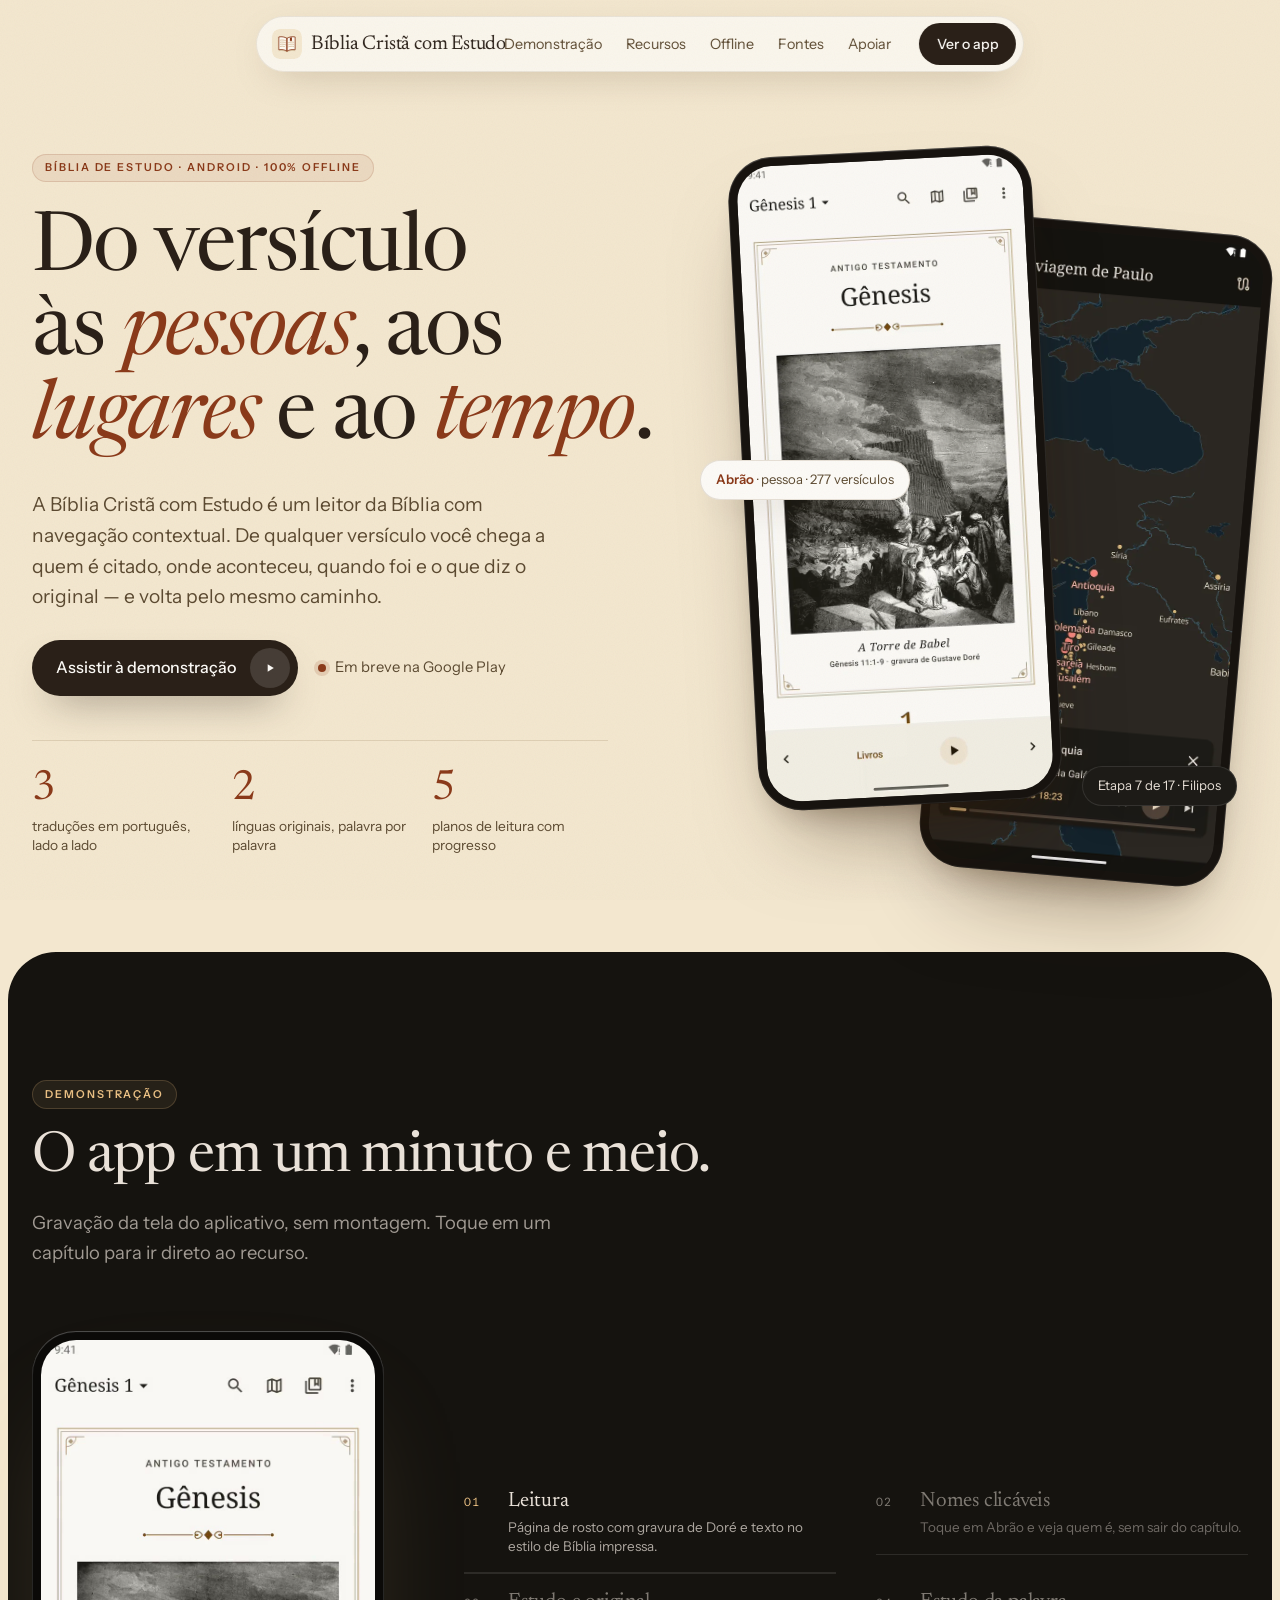
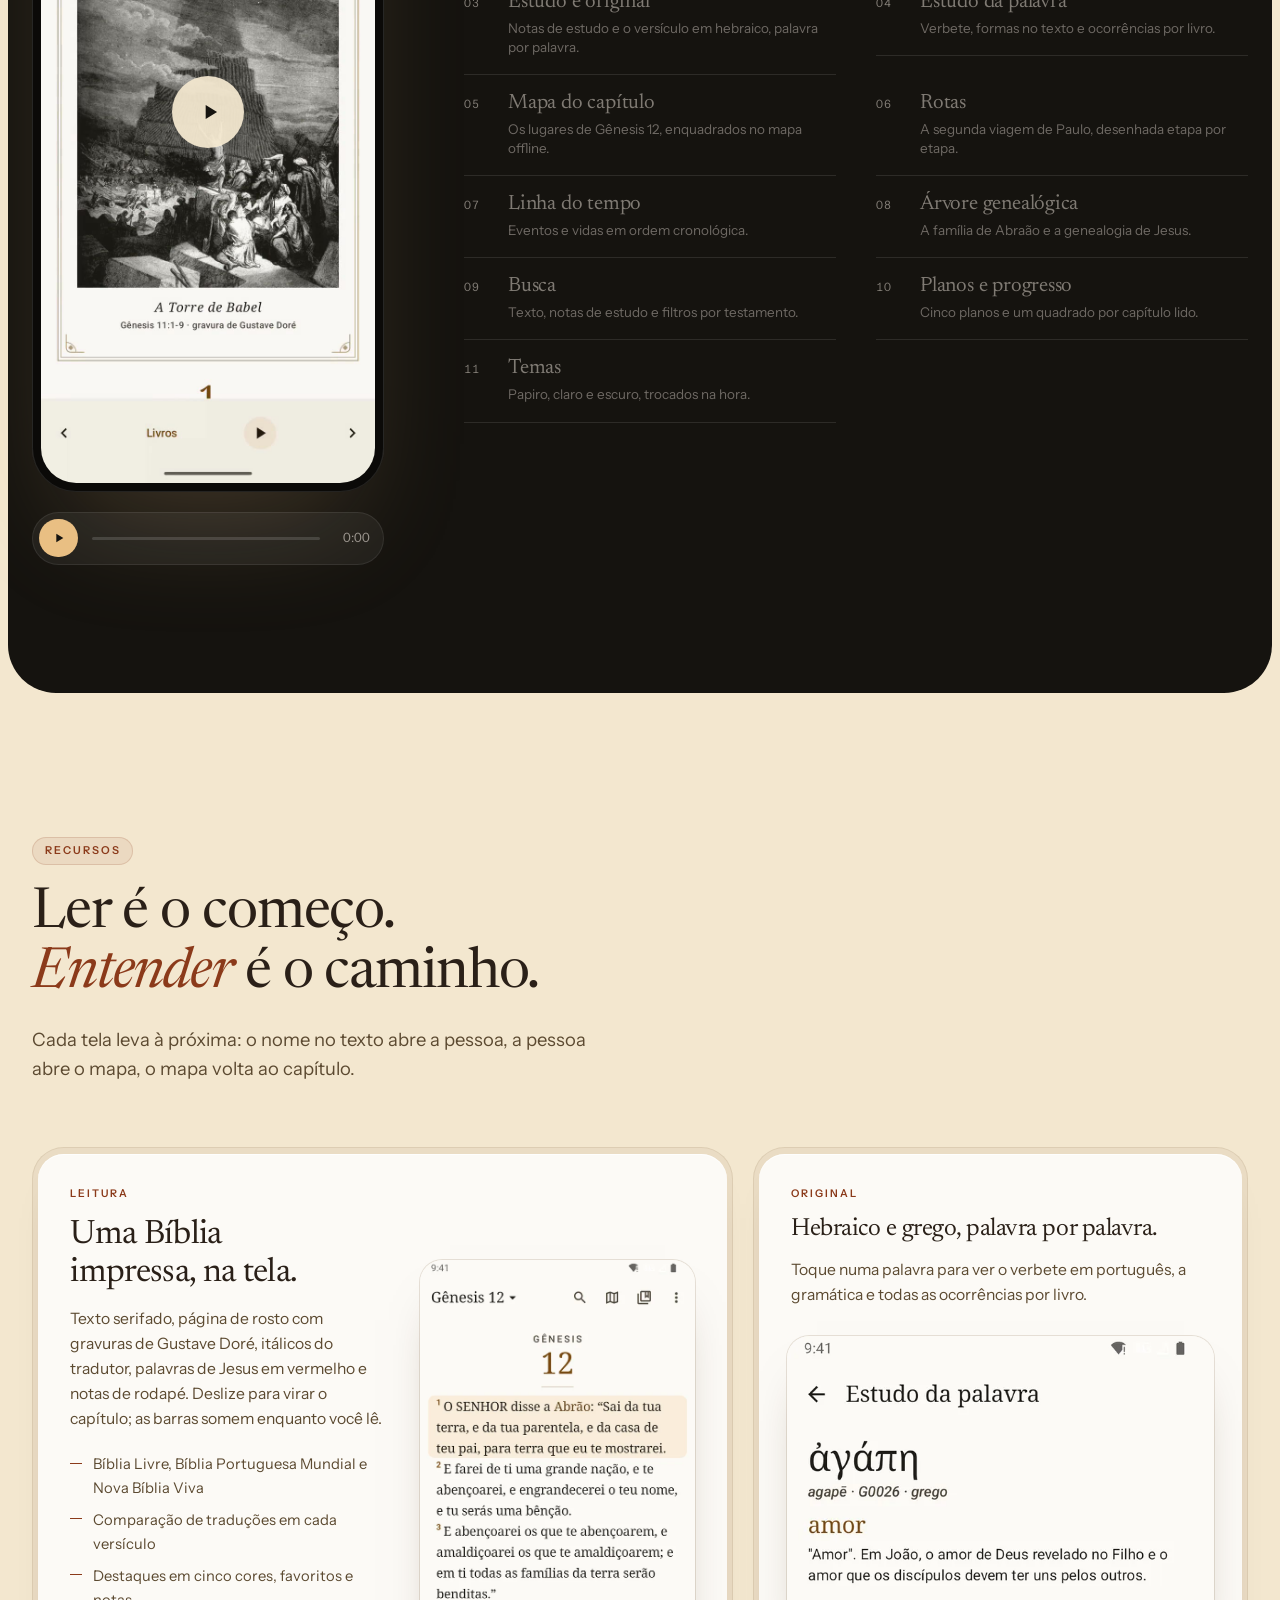
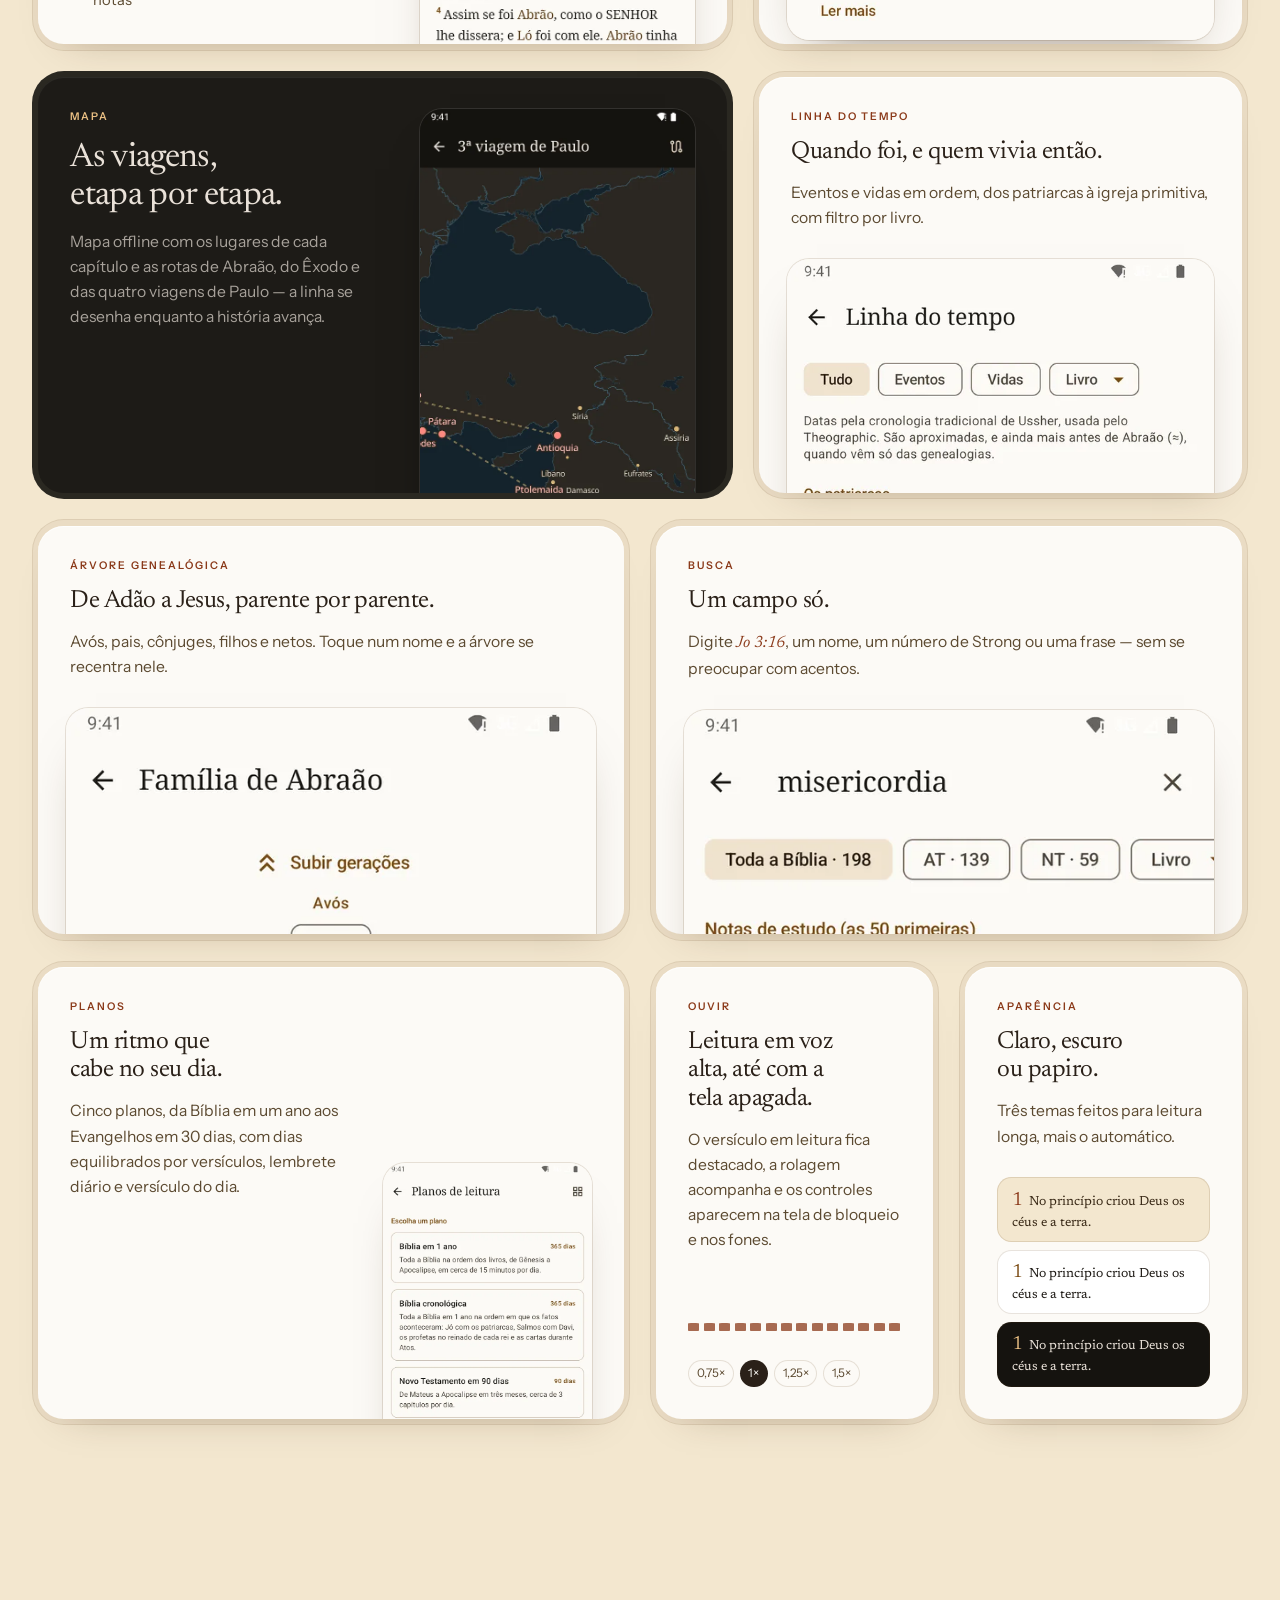
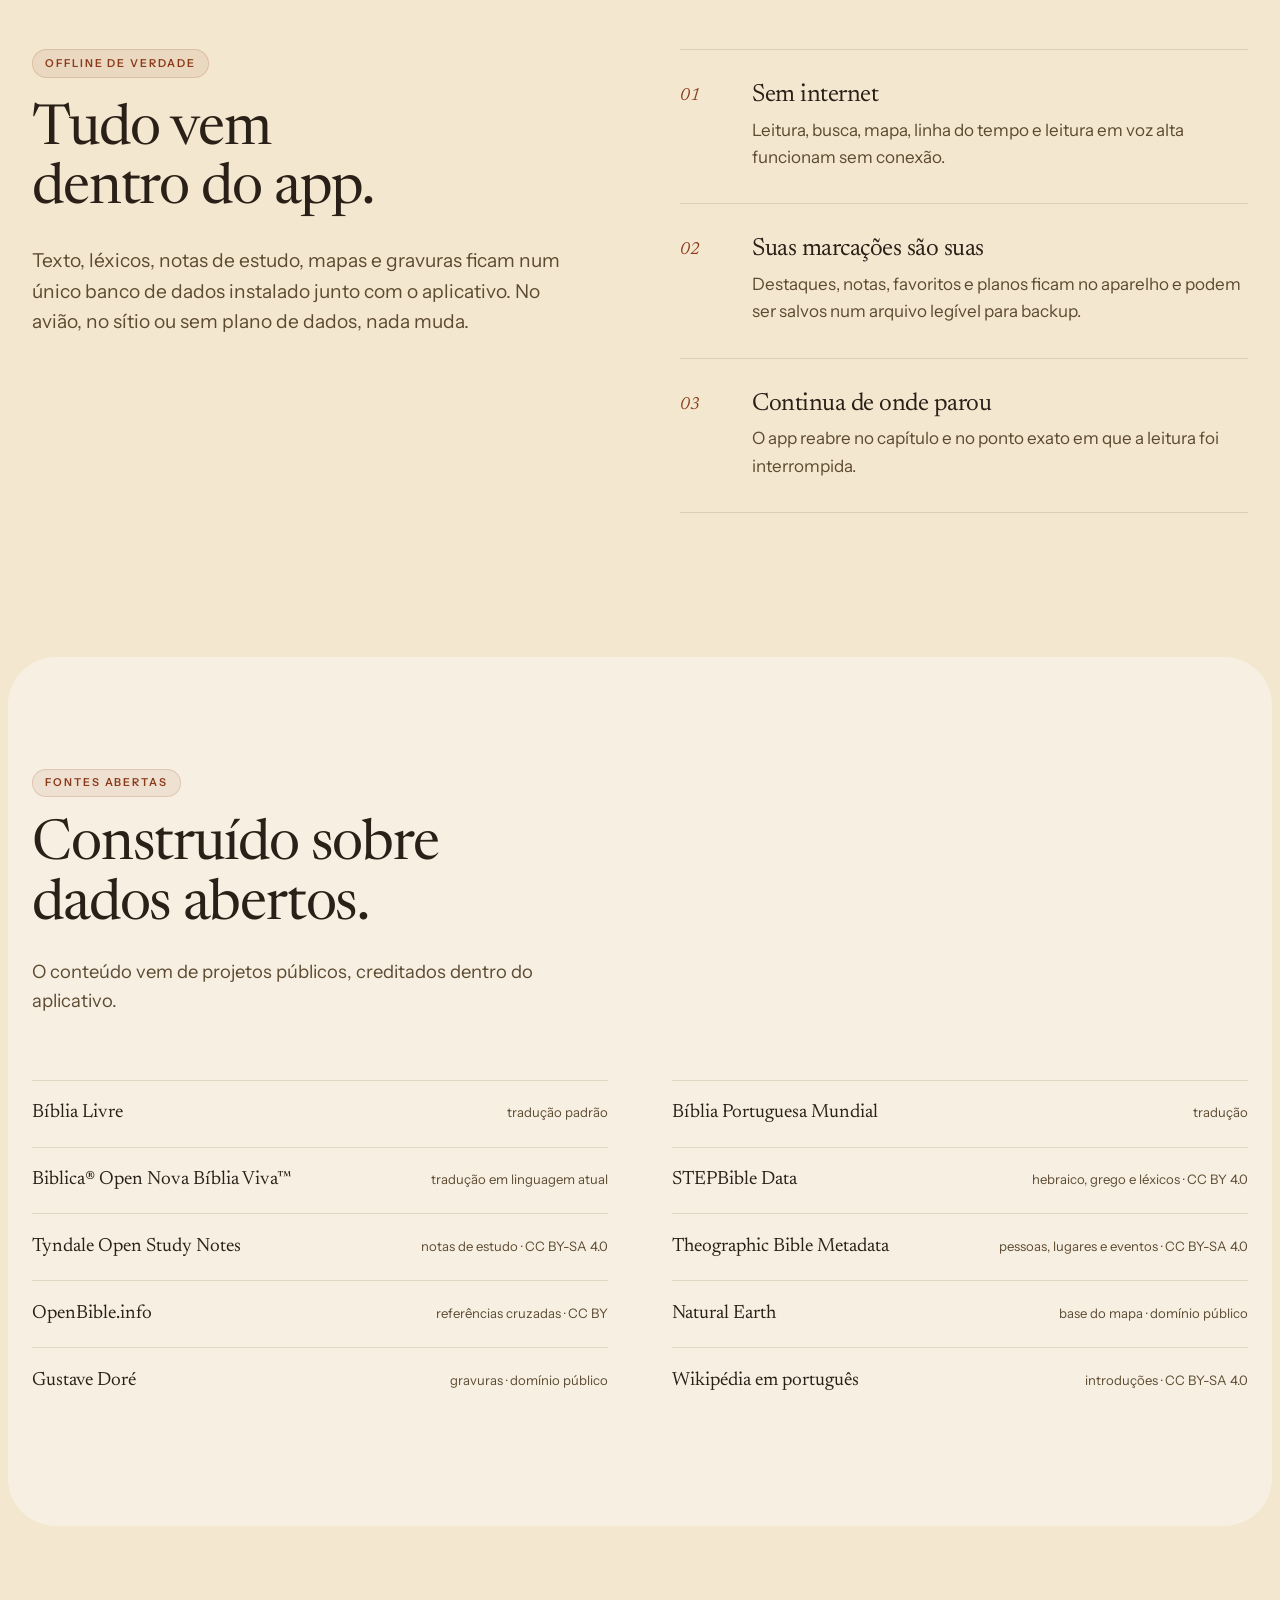
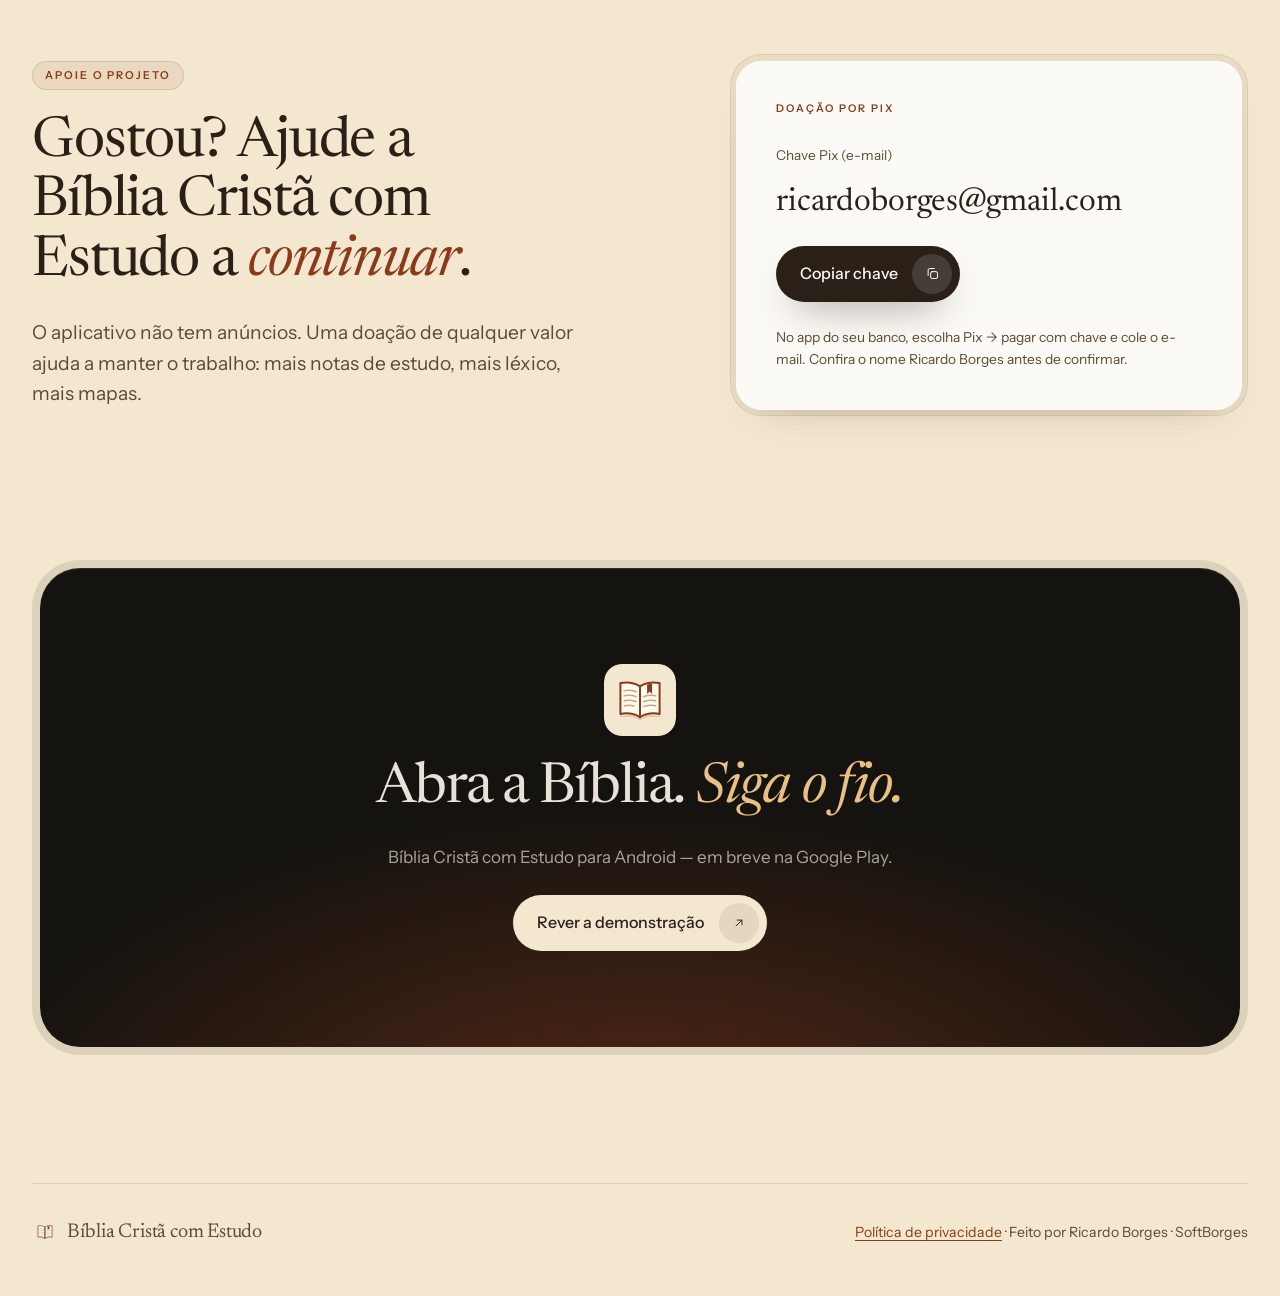
==== commit a05173ae: "Renomeia o app para "Bíblia Cristã com Estudo" Co-Authored-By: Claude Opus 5.5 <noreply@anthropic.co" ====
--- a/index.html
+++ b/index.html
@@ -3,10 +3,10 @@
 <head>
 <meta charset="utf-8">
 <meta name="viewport" content="width=device-width, initial-scale=1">
-<title>AppBible — a Bíblia que leva do versículo ao contexto</title>
+<title>Bíblia Cristã com Estudo — a Bíblia que leva do versículo ao contexto</title>
 <meta name="description" content="App Android de leitura e estudo da Bíblia: pessoas, lugares, mapas, linha do tempo, hebraico e grego palavra por palavra. Tudo offline.">
 <meta name="theme-color" content="#F3E7CF">
-<meta property="og:title" content="AppBible — do versículo ao contexto">
+<meta property="og:title" content="Bíblia Cristã com Estudo — do versículo ao contexto">
 <meta property="og:description" content="Leitura, estudo do original, mapas, linha do tempo e planos de leitura. Tudo offline, no Android.">
 <meta property="og:image" content="assets/demo-poster.jpg">
 <link rel="icon" href="assets/icone.svg" type="image/svg+xml">
@@ -19,9 +19,9 @@
 <div class="grain" aria-hidden="true"></div>
 
 <header class="nav" id="nav">
-  <a class="brand" href="#topo" aria-label="AppBible, início">
+  <a class="brand" href="#topo" aria-label="Bíblia Cristã com Estudo, início">
     <img src="assets/icone.svg" alt="" width="30" height="30">
-    <span>AppBible</span>
+    <span>Bíblia Cristã com Estudo</span>
   </a>
   <nav class="nav-links" aria-label="Seções">
     <a href="#demo">Demonstração</a>
@@ -53,7 +53,7 @@
   <div class="hero-copy">
     <span class="eyebrow reveal">Bíblia de estudo · Android · 100% offline</span>
     <h1 class="reveal">Do versículo às <em>pessoas</em>, aos <em>lugares</em> e ao <em>tempo</em>.</h1>
-    <p class="lede reveal">O AppBible é um leitor da Bíblia com navegação contextual. De qualquer versículo você chega a quem é citado, onde aconteceu, quando foi e o que diz o original — e volta pelo mesmo caminho.</p>
+    <p class="lede reveal">A Bíblia Cristã com Estudo é um leitor da Bíblia com navegação contextual. De qualquer versículo você chega a quem é citado, onde aconteceu, quando foi e o que diz o original — e volta pelo mesmo caminho.</p>
     <div class="cta-row reveal">
       <a class="btn btn-primary" href="#demo">
         <span>Assistir à demonstração</span>
@@ -266,7 +266,7 @@
   <div class="wrap support-grid">
     <div class="support-copy reveal">
       <span class="eyebrow">Apoie o projeto</span>
-      <h2>Gostou? Ajude o AppBible a <em>continuar</em>.</h2>
+      <h2>Gostou? Ajude a Bíblia Cristã com Estudo a <em>continuar</em>.</h2>
       <p class="lede">O aplicativo não tem anúncios. Uma doação de qualquer valor ajuda a manter o trabalho: mais notas de estudo, mais léxico, mais mapas.</p>
     </div>
     <div class="card pix reveal">
@@ -290,7 +290,7 @@
     <div class="final-in">
       <img src="assets/icone.svg" alt="" width="72" height="72">
       <h2>Abra a Bíblia. <em>Siga o fio.</em></h2>
-      <p>AppBible para Android — em breve na Google Play.</p>
+      <p>Bíblia Cristã com Estudo para Android — em breve na Google Play.</p>
       <a class="btn btn-light" href="#demo">
         <span>Rever a demonstração</span>
         <i aria-hidden="true"><svg viewBox="0 0 24 24" width="14" height="14"><path d="M7 17L17 7M9 7h8v8" fill="none" stroke="currentColor" stroke-width="1.6" stroke-linecap="round" stroke-linejoin="round"/></svg></i>
@@ -303,7 +303,7 @@
 
 <footer class="footer">
   <div class="wrap footer-in">
-    <a class="brand" href="#topo"><img src="assets/icone.svg" alt="" width="26" height="26"><span>AppBible</span></a>
+    <a class="brand" href="#topo"><img src="assets/icone.svg" alt="" width="26" height="26"><span>Bíblia Cristã com Estudo</span></a>
     <p><a class="legal-link" href="privacidade.html">Política de privacidade</a> · Feito por Ricardo Borges · SoftBorges</p>
   </div>
 </footer>
--- a/styles.css
+++ b/styles.css
@@ -1,4 +1,4 @@
-/* AppBible — landing page. Paleta tirada dos temas do app (core/ui/Colors.kt). */
+/* Bíblia Cristã com Estudo — landing page. Paleta tirada dos temas do app (core/ui/Colors.kt). */
 :root {
   --papiro: #F3E7CF;
   --papel: #FCFAF6;
@@ -73,6 +73,8 @@
 }
 .brand { display: flex; align-items: center; gap: .55rem; font-family: var(--serif); font-size: 1.25rem; letter-spacing: -.01em; }
 .brand img { border-radius: 8px; }
+.brand span { white-space: nowrap; }
+@media (max-width: 420px) { .brand { font-size: 1.05rem; gap: .45rem; } }
 .nav-links { display: flex; gap: 1.5rem; font-size: .9rem; color: var(--tinta-2); }
 .nav-links a { position: relative; padding: .3rem 0; transition: color .4s var(--ease); }
 .nav-links a::after { content: ""; position: absolute; left: 0; right: 0; bottom: 0; height: 1px; background: var(--rubrica); transform: scaleX(0); transform-origin: left; transition: transform .5s var(--ease); }
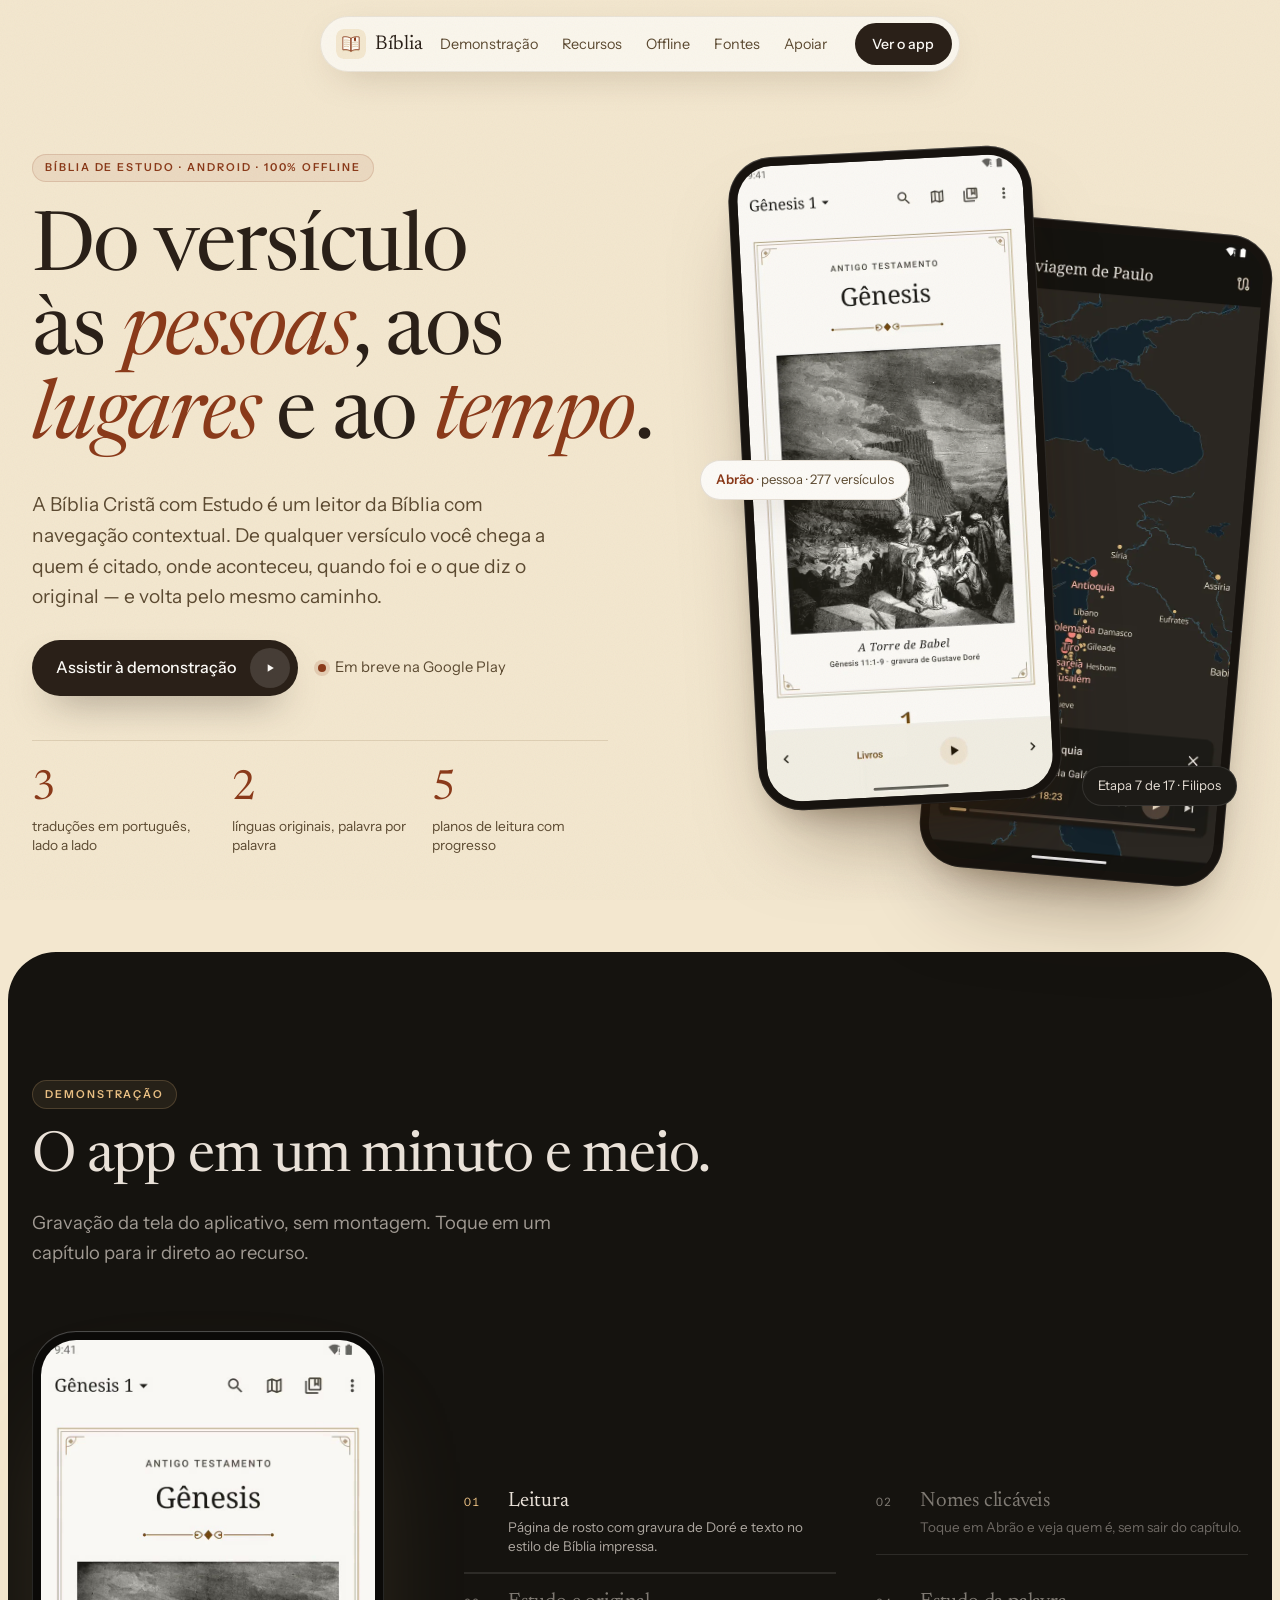
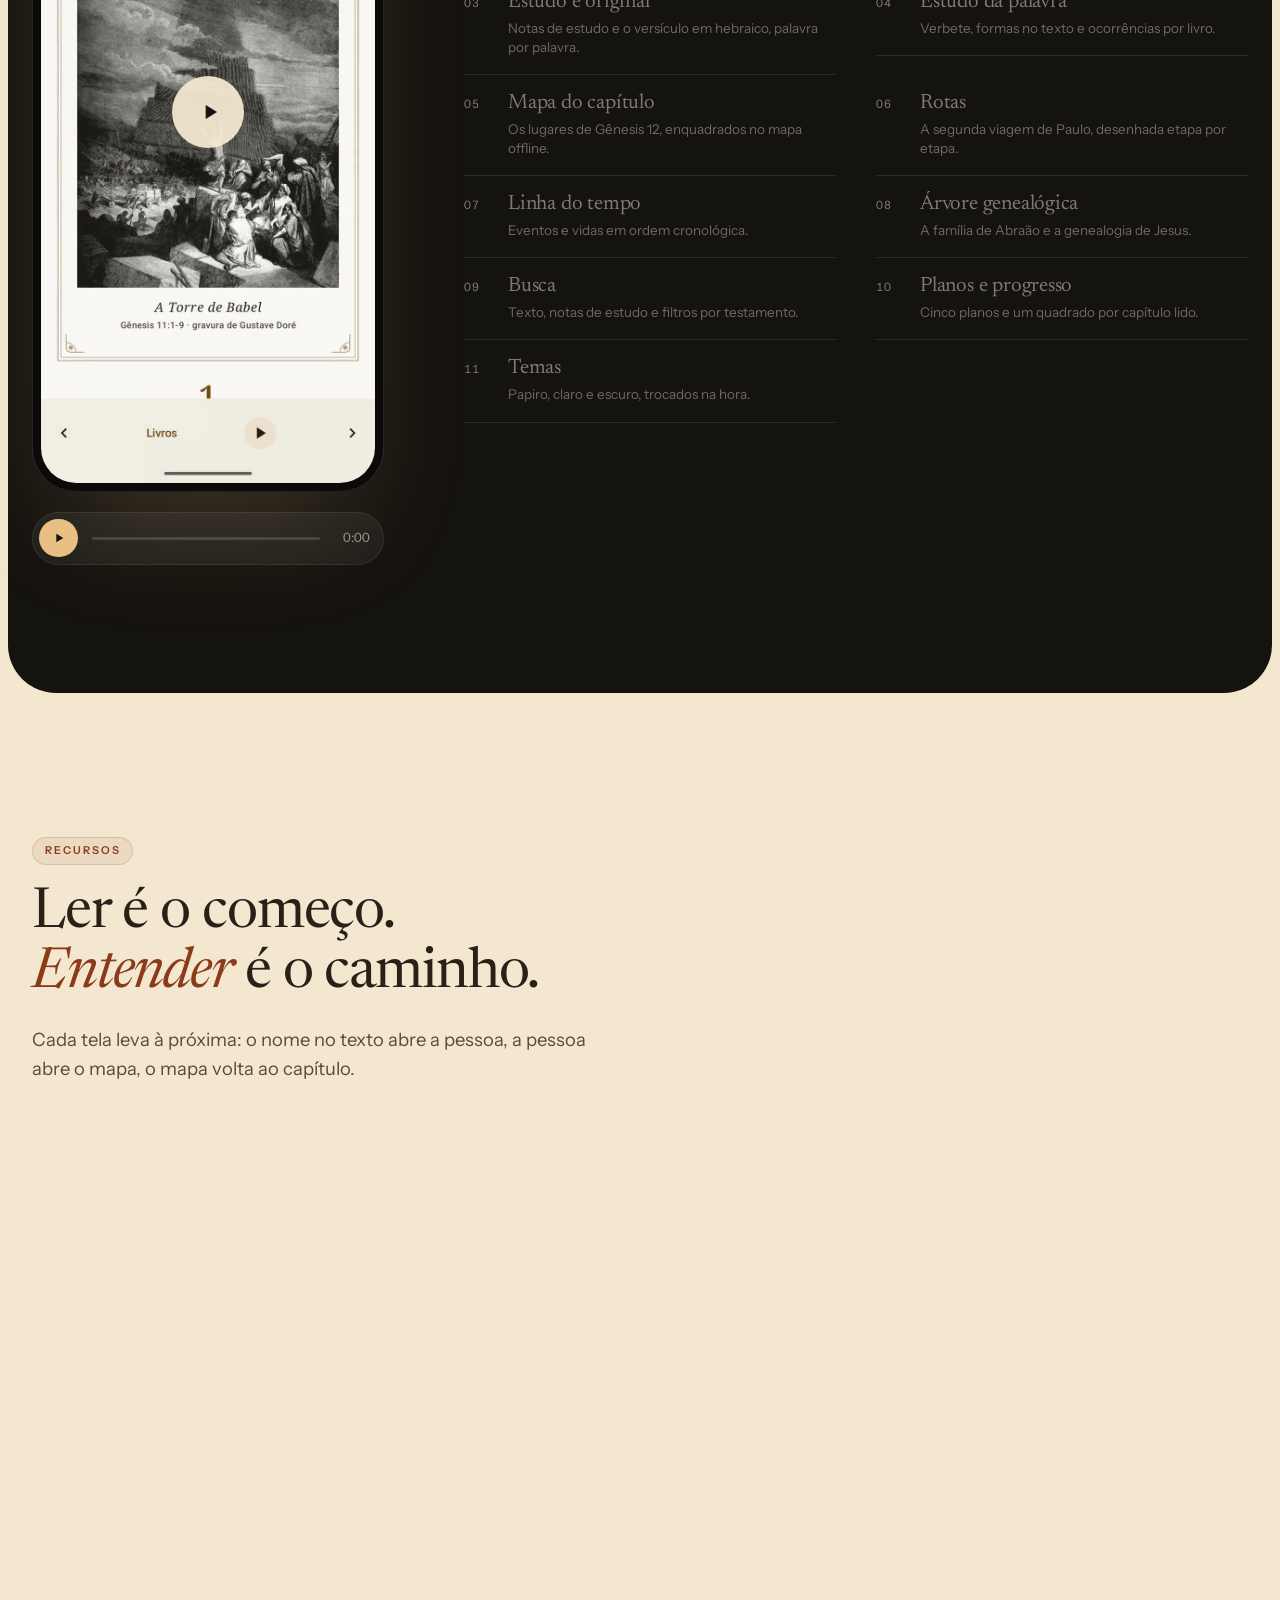
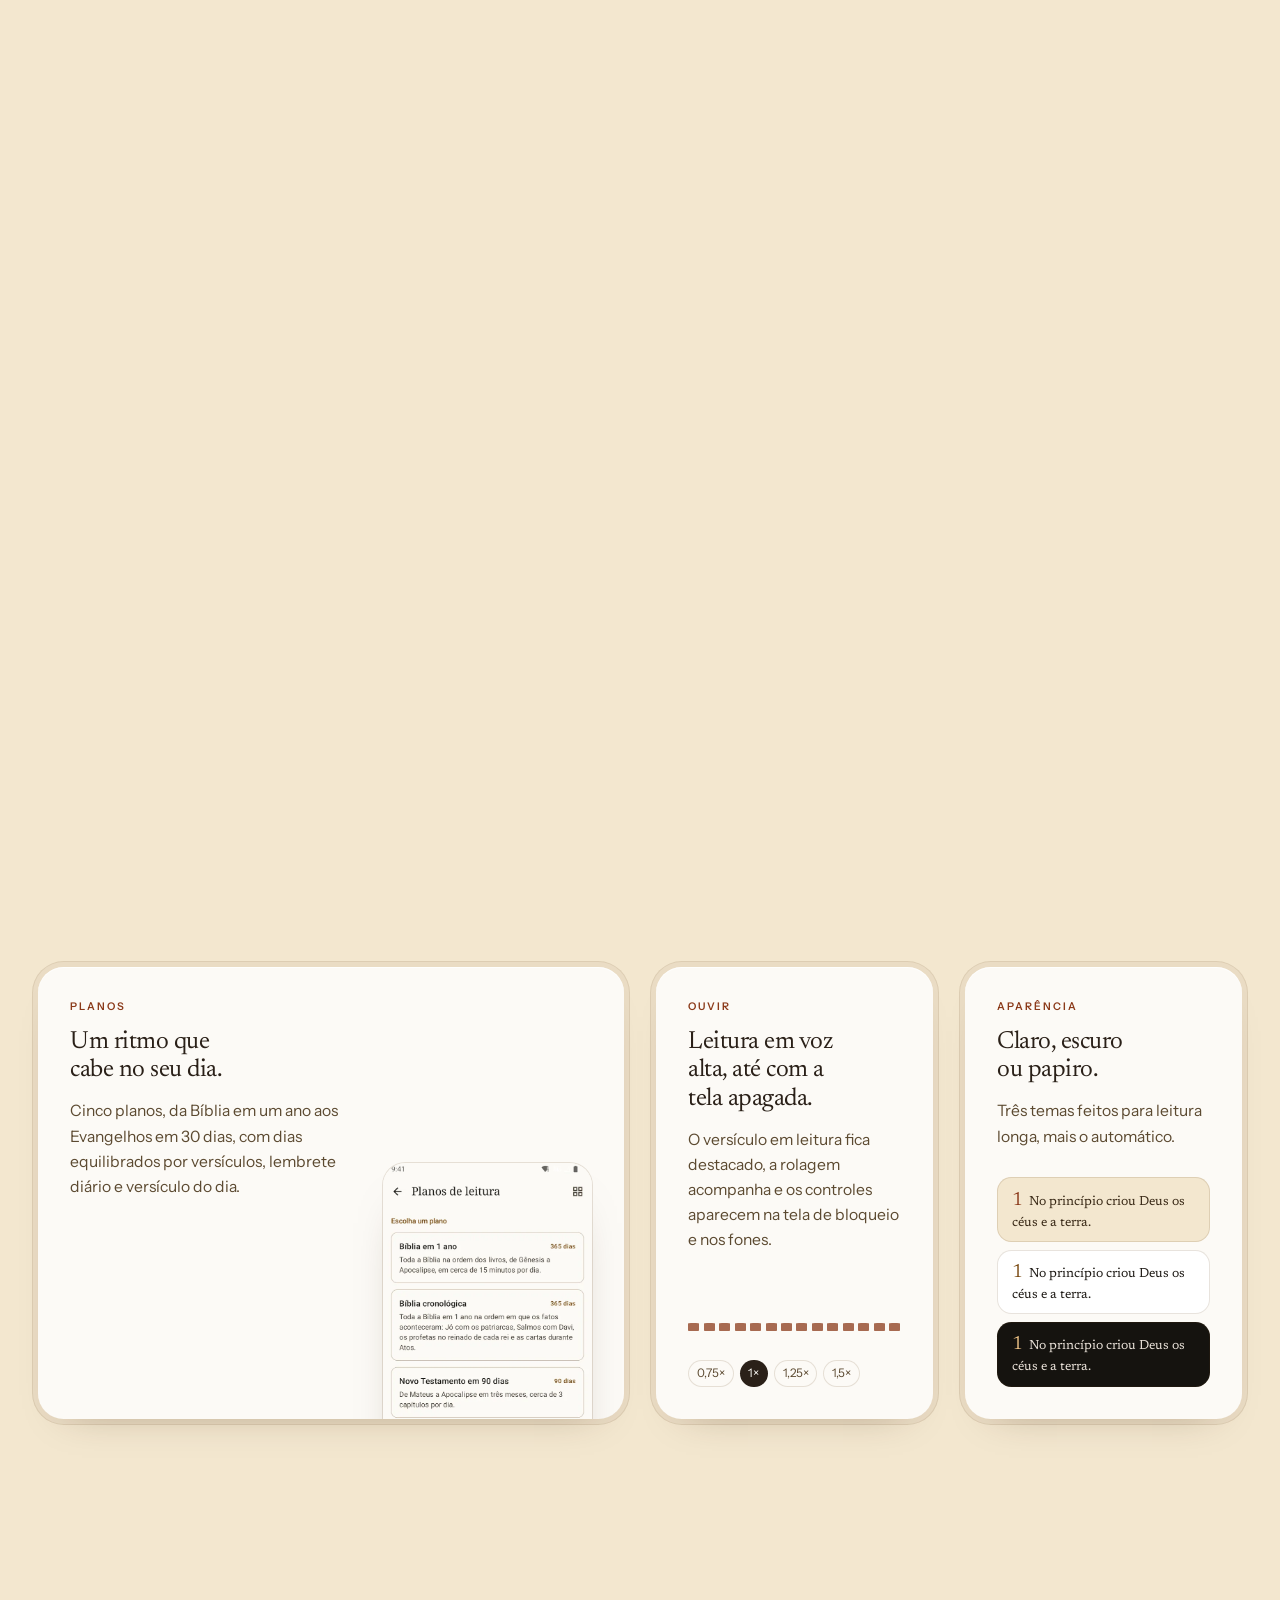
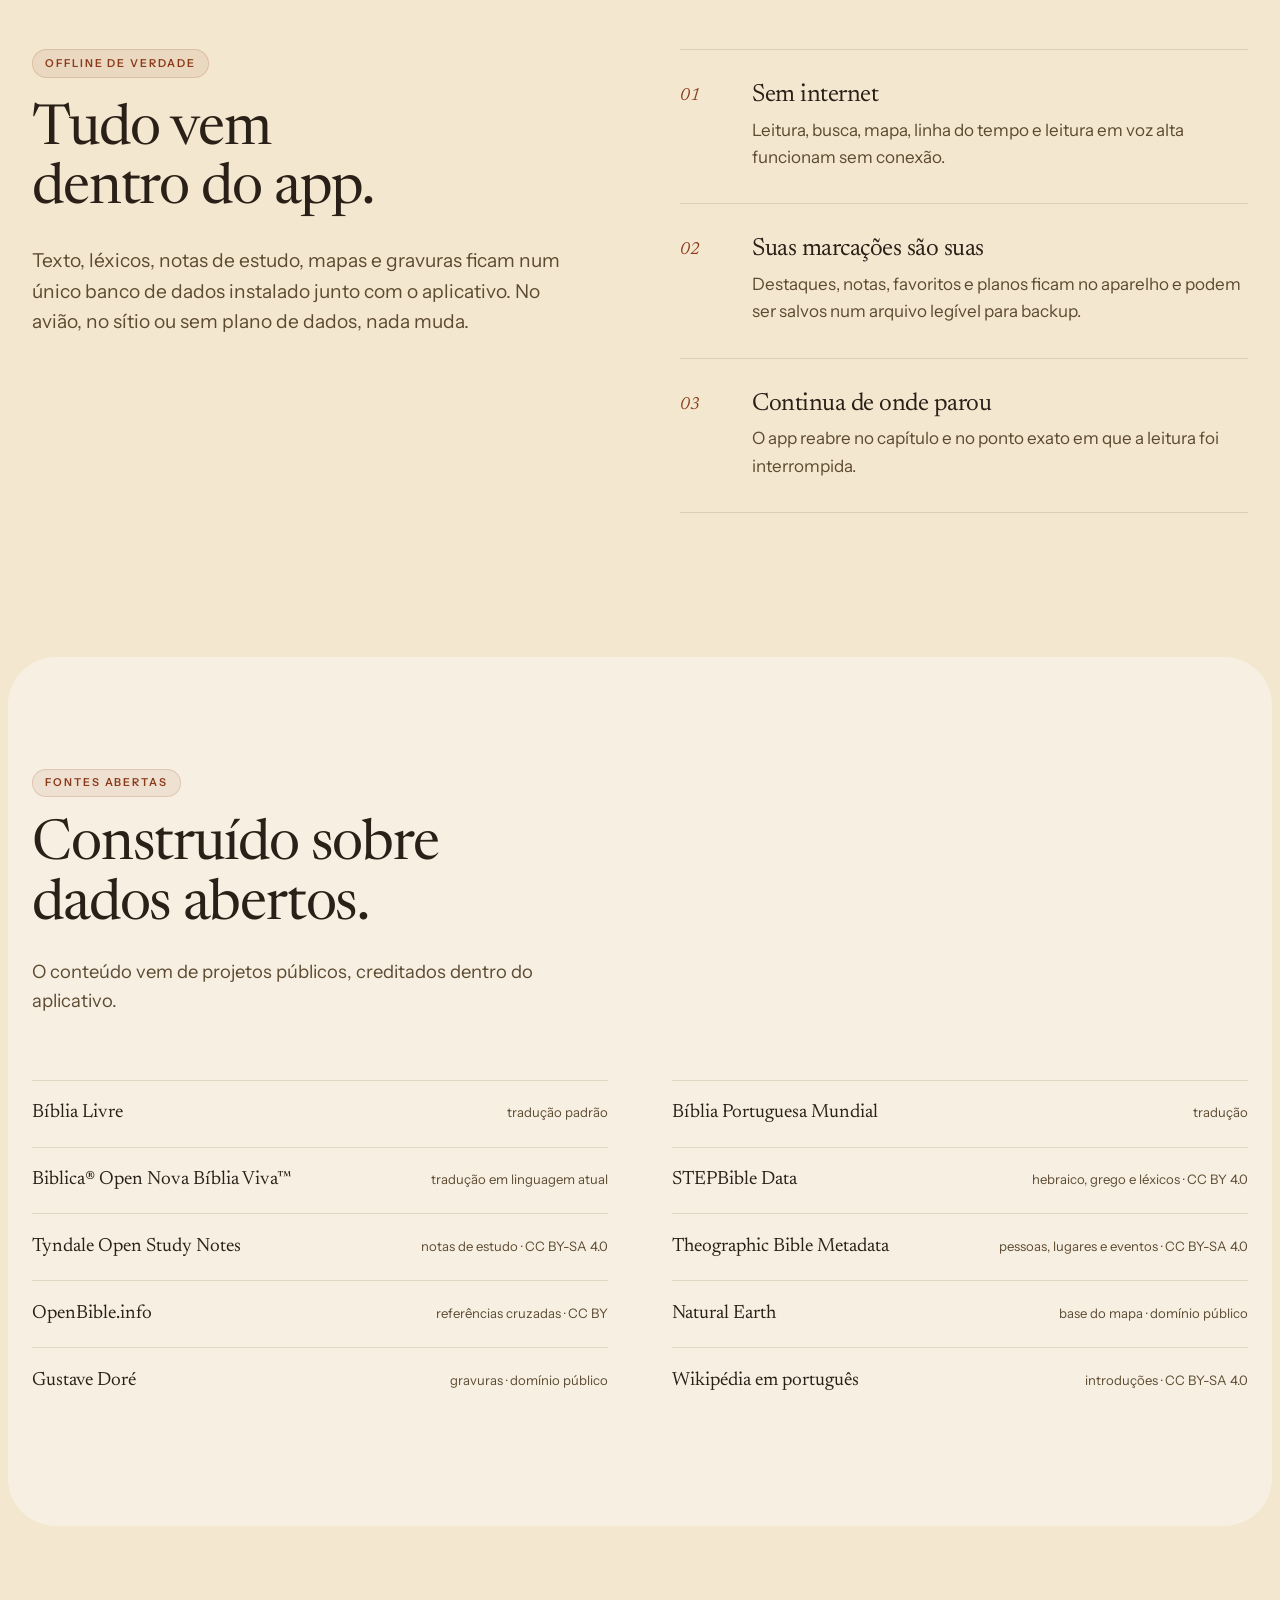
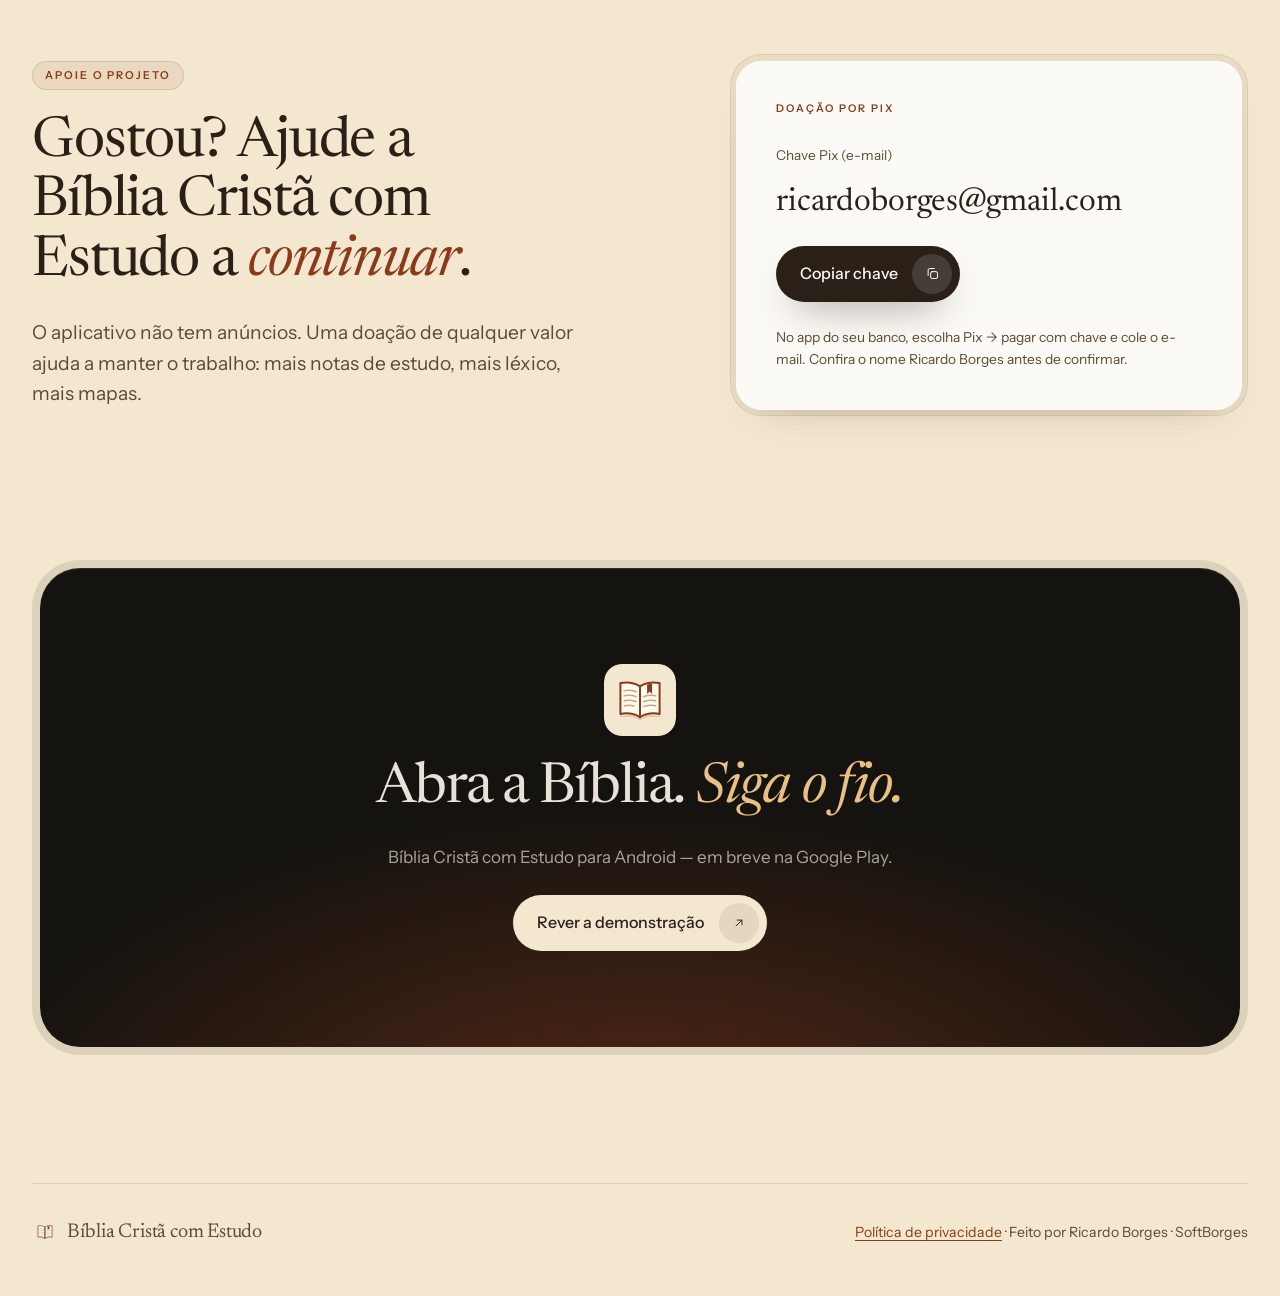
==== commit d585845e: "title" ====
--- a/index.html
+++ b/index.html
@@ -21,7 +21,7 @@
 <header class="nav" id="nav">
   <a class="brand" href="#topo" aria-label="Bíblia Cristã com Estudo, início">
     <img src="assets/icone.svg" alt="" width="30" height="30">
-    <span>Bíblia Cristã com Estudo</span>
+    <span>Bíblia</span>
   </a>
   <nav class="nav-links" aria-label="Seções">
     <a href="#demo">Demonstração</a>
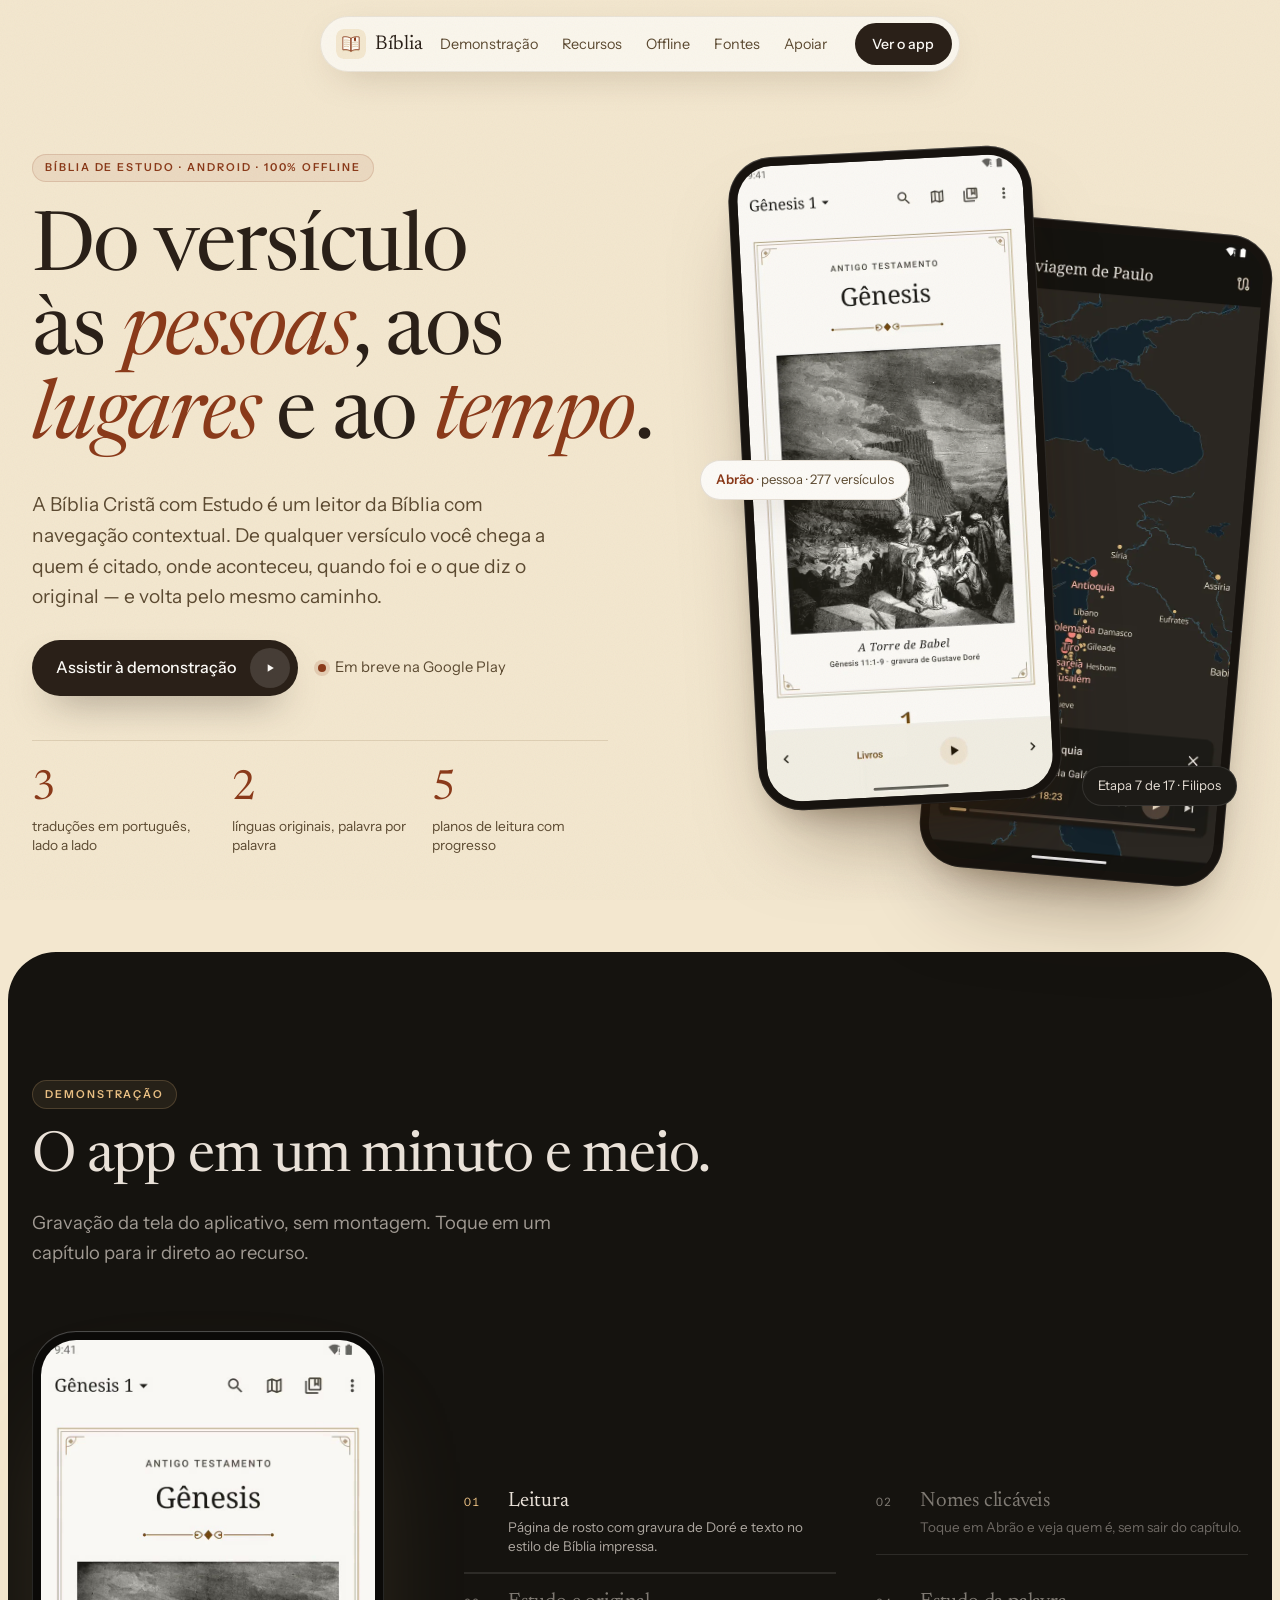
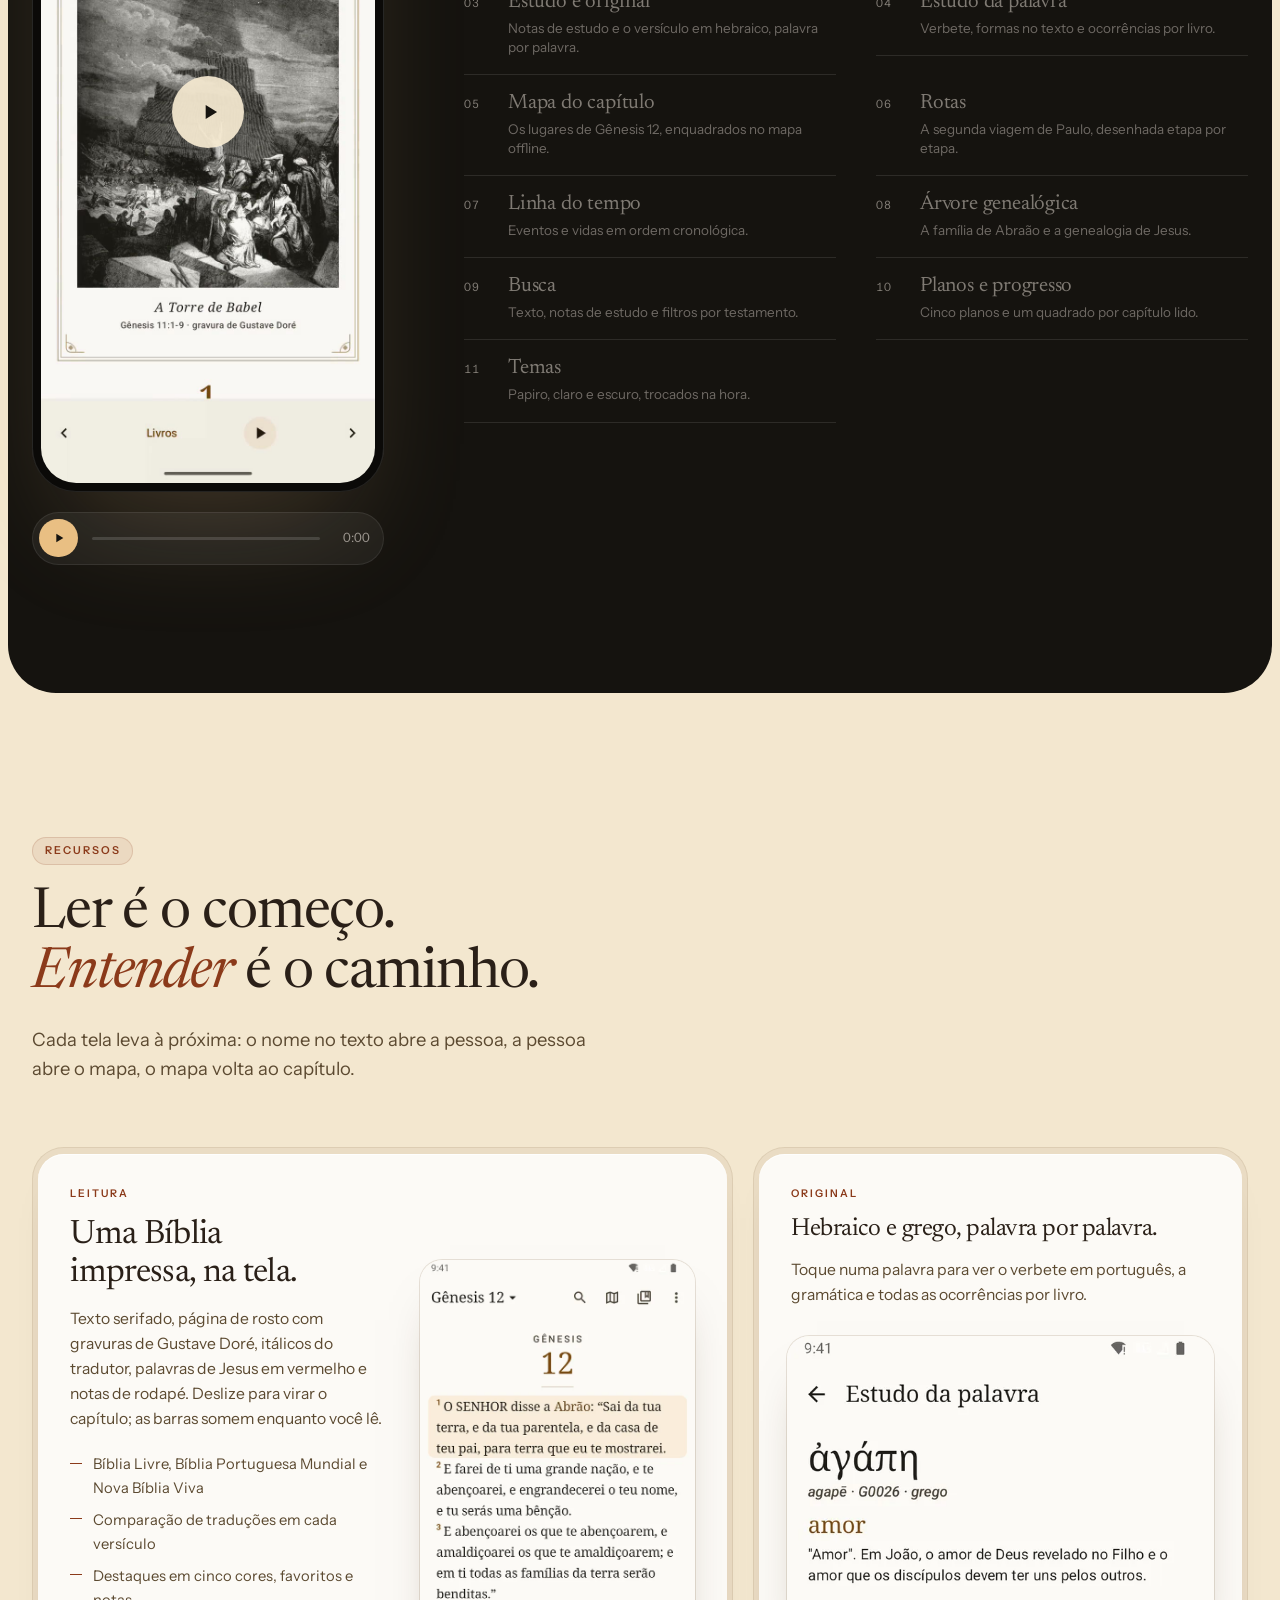
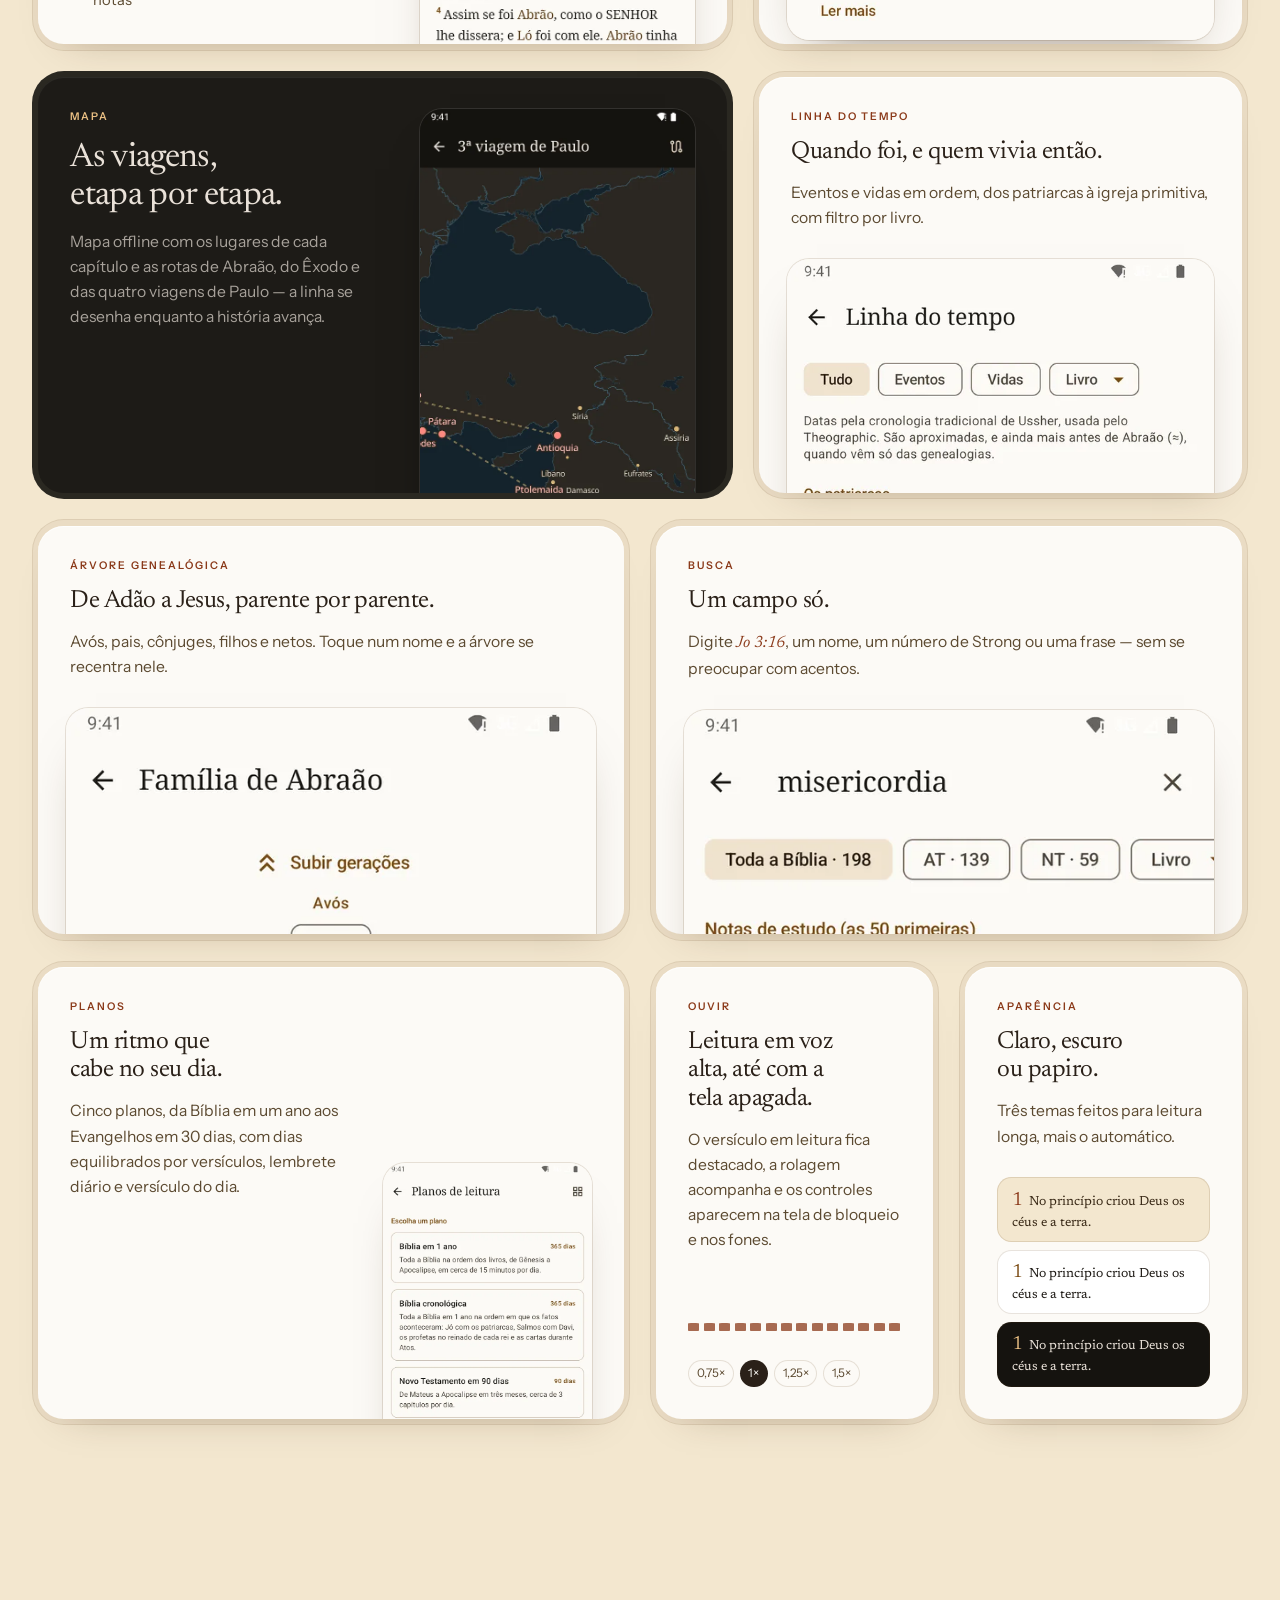
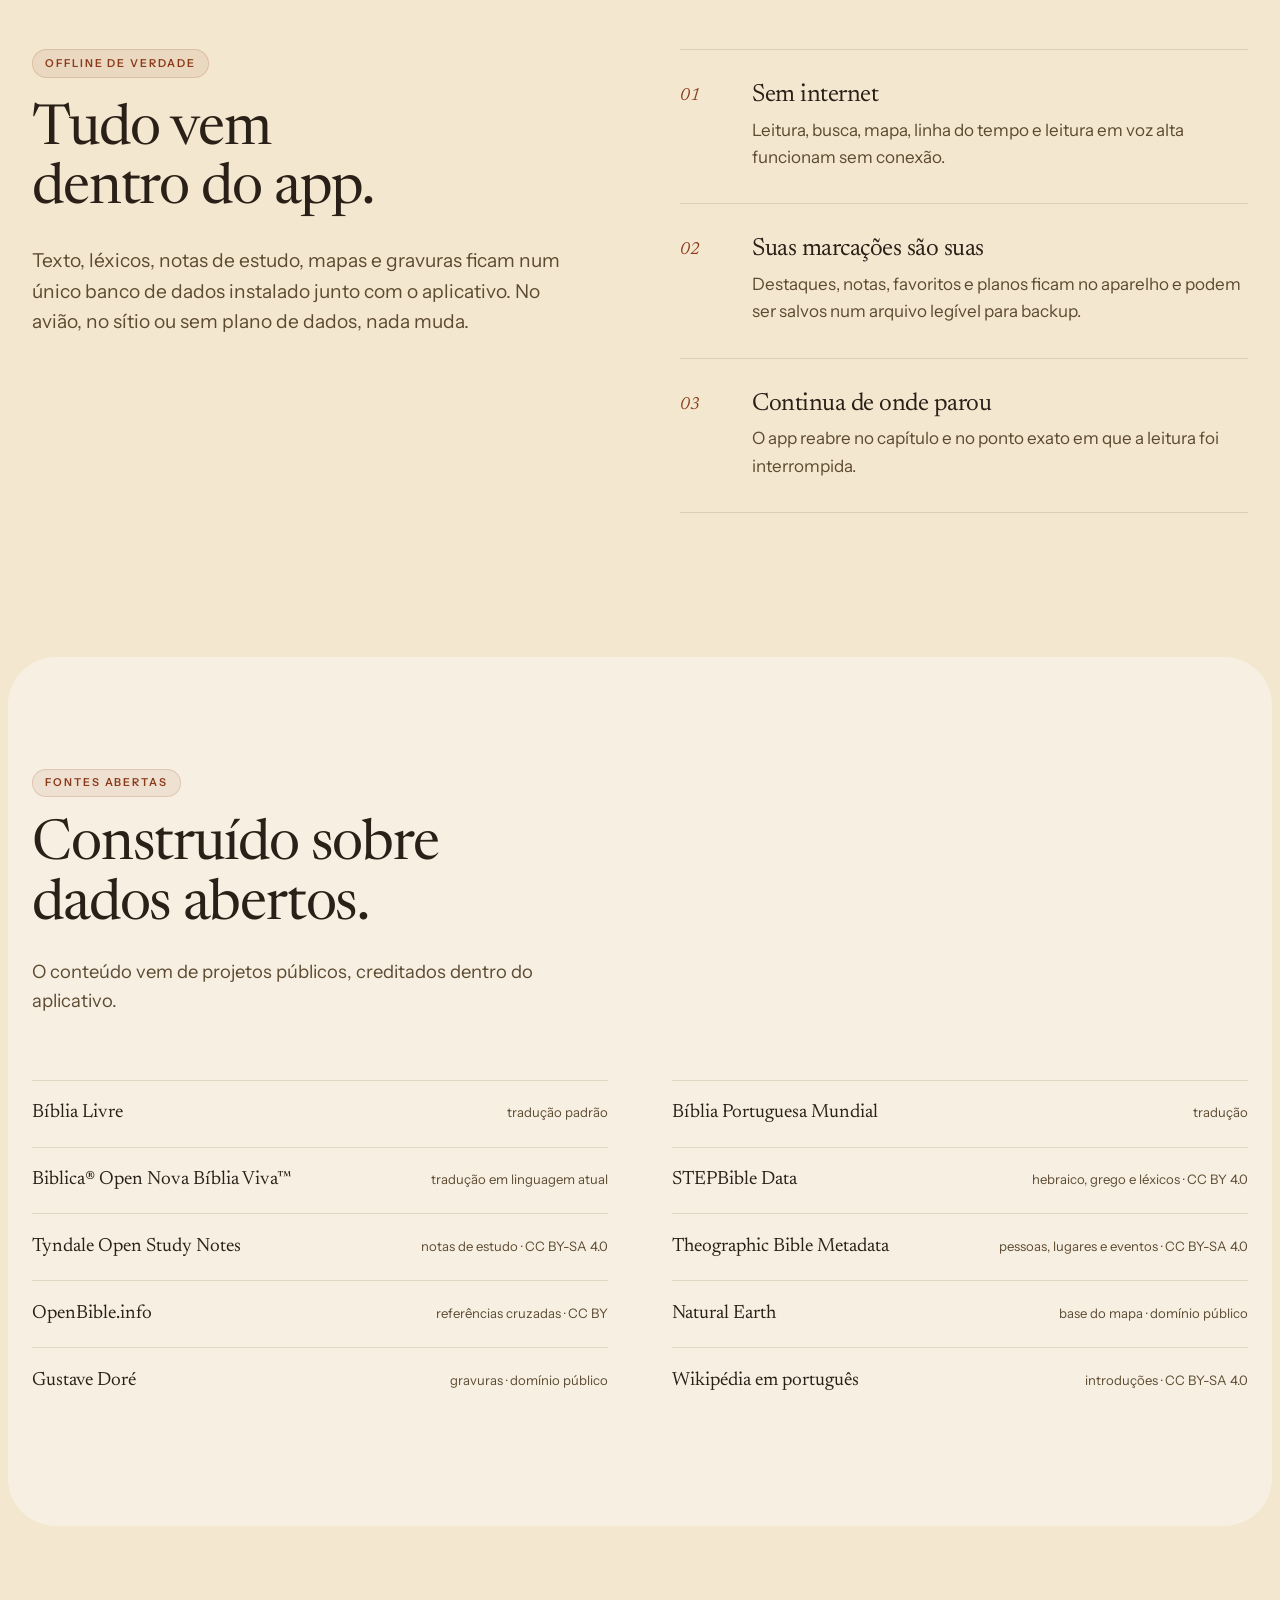
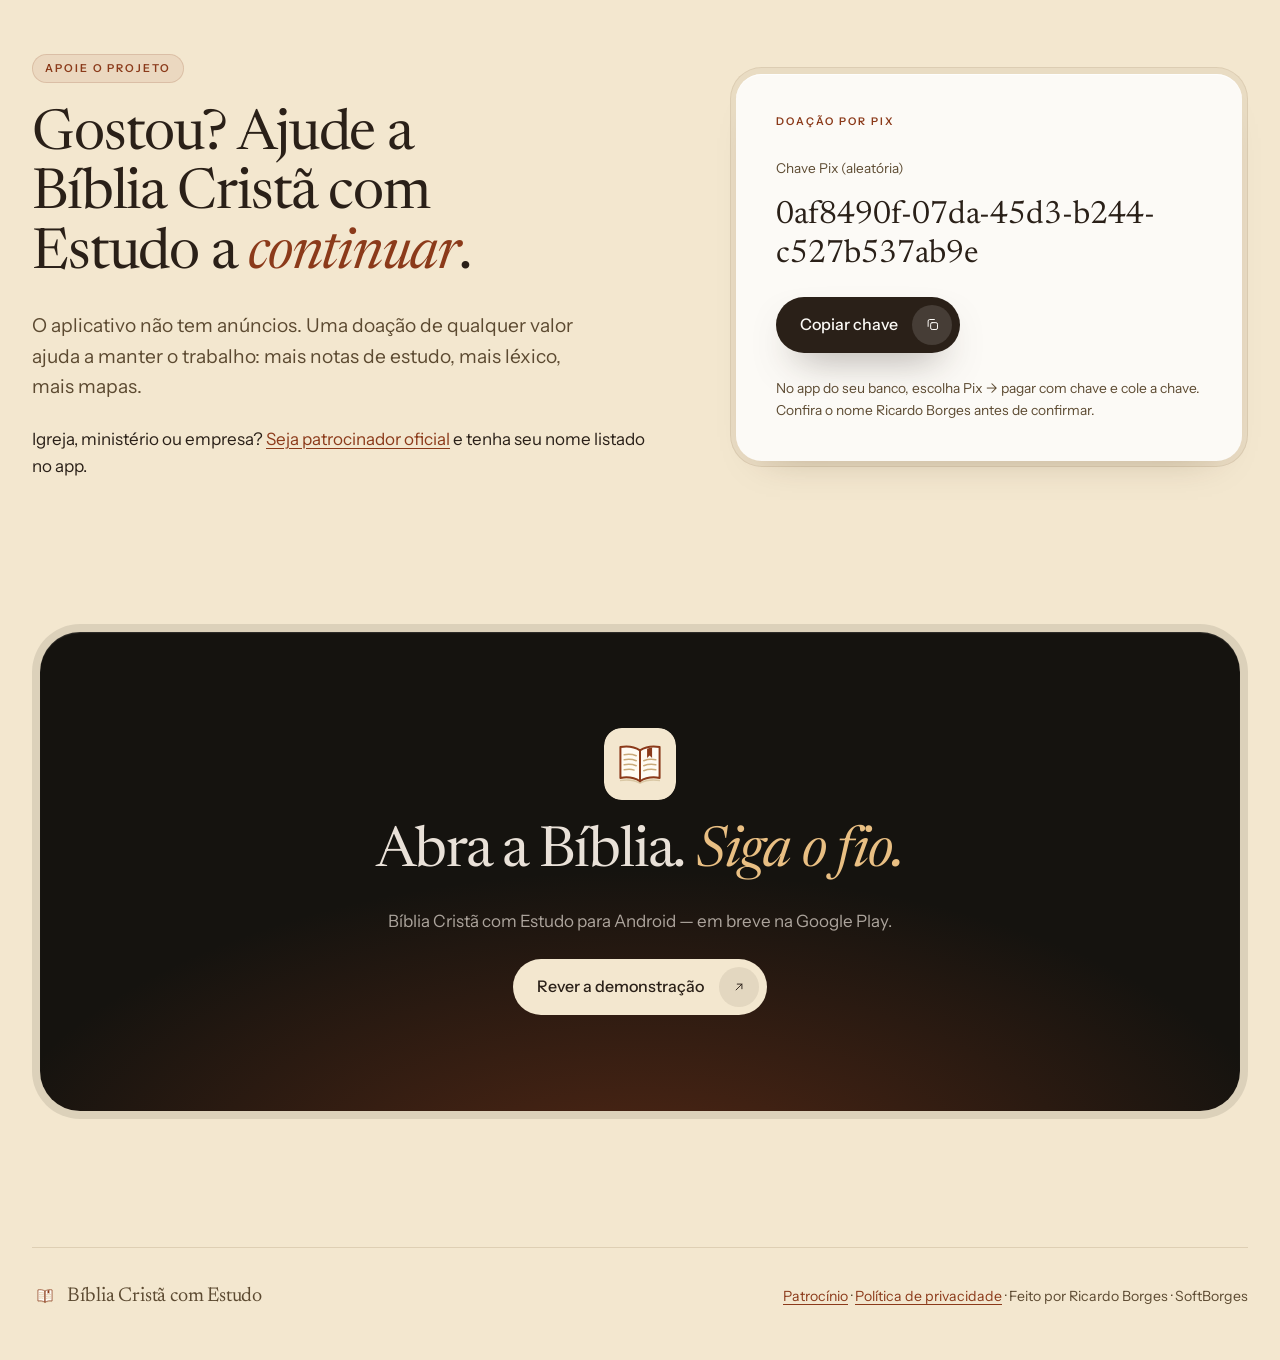
==== commit 6f908515: "update" ====
--- a/index.html
+++ b/index.html
@@ -268,17 +268,18 @@
       <span class="eyebrow">Apoie o projeto</span>
       <h2>Gostou? Ajude a Bíblia Cristã com Estudo a <em>continuar</em>.</h2>
       <p class="lede">O aplicativo não tem anúncios. Uma doação de qualquer valor ajuda a manter o trabalho: mais notas de estudo, mais léxico, mais mapas.</p>
+      <p>Igreja, ministério ou empresa? <a class="legal-link" href="apoiar.html">Seja patrocinador oficial</a> e tenha seu nome listado no app.</p>
     </div>
     <div class="card pix reveal">
       <div class="card-in">
         <span class="tag">Doação por Pix</span>
-        <p class="pix-label">Chave Pix (e-mail)</p>
-        <p class="pix-key" id="pixKey">ricardoborges@gmail.com</p>
+        <p class="pix-label">Chave Pix (aleatória)</p>
+        <p class="pix-key" id="pixKey">0af8490f-07da-45d3-b244-c527b537ab9e</p>
         <button class="btn btn-primary" id="pixCopy" type="button">
           <span id="pixCopyLabel">Copiar chave</span>
           <i aria-hidden="true"><svg viewBox="0 0 24 24" width="15" height="15" fill="none" stroke="currentColor" stroke-width="1.6" stroke-linecap="round" stroke-linejoin="round"><rect x="9" y="9" width="11" height="11" rx="2.5"/><path d="M5 15V6.5A2.5 2.5 0 0 1 7.5 4H15"/></svg></i>
         </button>
-        <p class="pix-help" aria-live="polite">No app do seu banco, escolha Pix → pagar com chave e cole o e-mail. Confira o nome Ricardo Borges antes de confirmar.</p>
+        <p class="pix-help" aria-live="polite">No app do seu banco, escolha Pix → pagar com chave e cole a chave. Confira o nome Ricardo Borges antes de confirmar.</p>
       </div>
     </div>
   </div>
@@ -304,7 +305,7 @@
 <footer class="footer">
   <div class="wrap footer-in">
     <a class="brand" href="#topo"><img src="assets/icone.svg" alt="" width="26" height="26"><span>Bíblia Cristã com Estudo</span></a>
-    <p><a class="legal-link" href="privacidade.html">Política de privacidade</a> · Feito por Ricardo Borges · SoftBorges</p>
+    <p><a class="legal-link" href="apoiar.html">Patrocínio</a> · <a class="legal-link" href="privacidade.html">Política de privacidade</a> · Feito por Ricardo Borges · SoftBorges</p>
   </div>
 </footer>
 
--- a/styles.css
+++ b/styles.css
@@ -91,6 +91,7 @@
 .burger[aria-expanded="true"] span:last-child { transform: rotate(-45deg); }
 
 .menu { position: fixed; inset: 0; z-index: 20; display: grid; place-items: center; background: rgba(243, 231, 207, .9); backdrop-filter: blur(28px); -webkit-backdrop-filter: blur(28px); opacity: 0; transition: opacity .45s var(--ease); }
+.menu[hidden] { display: none; }
 .menu.open { opacity: 1; }
 .menu nav { display: grid; gap: 1.25rem; text-align: center; }
 .menu a { font-family: var(--serif); font-size: 2.4rem; opacity: 0; transform: translateY(2rem); transition: opacity .6s var(--ease), transform .6s var(--ease); }
@@ -395,3 +396,10 @@
   .legal-summary ul { grid-template-columns: 1fr; padding: 1.5rem; }
   .perm > div { grid-template-columns: 1fr; gap: .3rem; }
 }
+
+/* ---------- Patrocínio (apoiar.html) ---------- */
+.btn[hidden] { display: none; }
+.sponsor-contact { margin-top: 3rem; }
+.sponsor-actions { display: flex; flex-wrap: wrap; gap: .75rem; margin-top: .5rem; }
+.sponsor-actions .btn { margin-top: 0; }
+.sponsor-actions .btn-light { box-shadow: inset 0 0 0 1px var(--linha); }
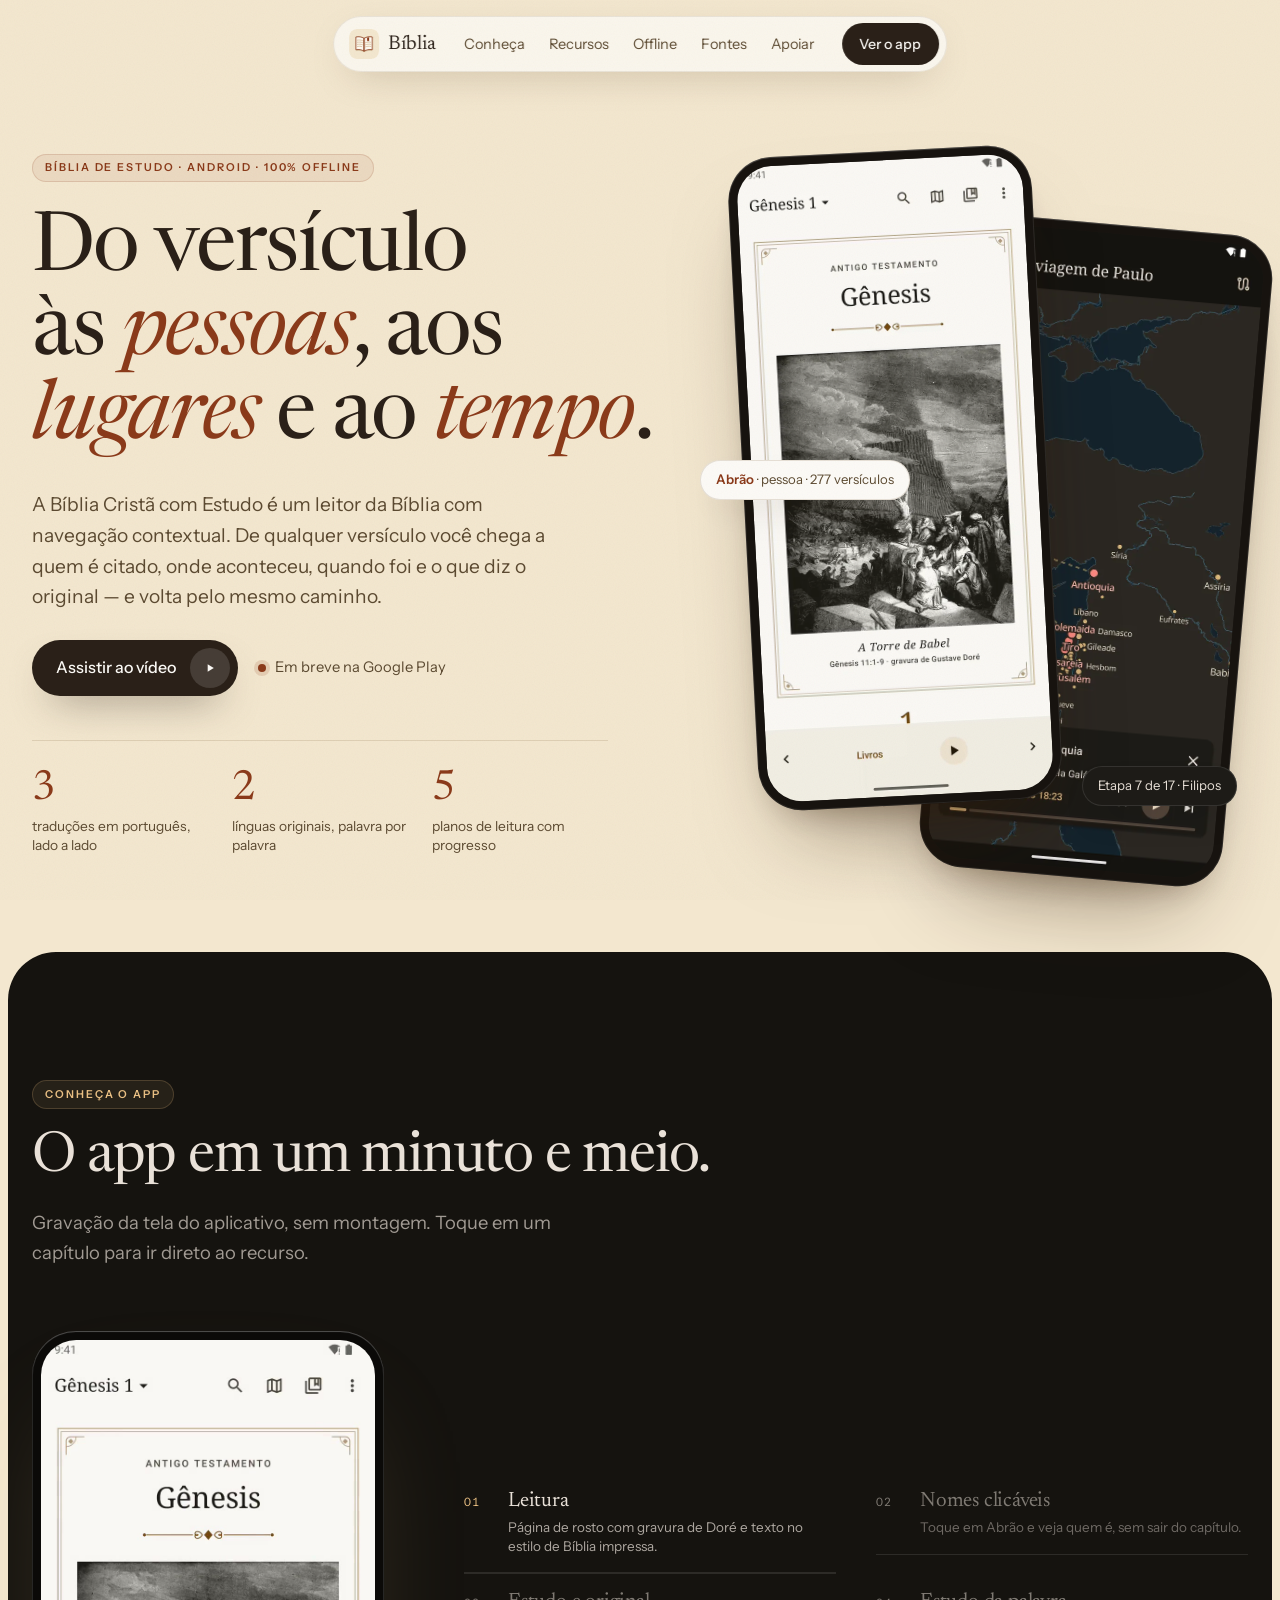
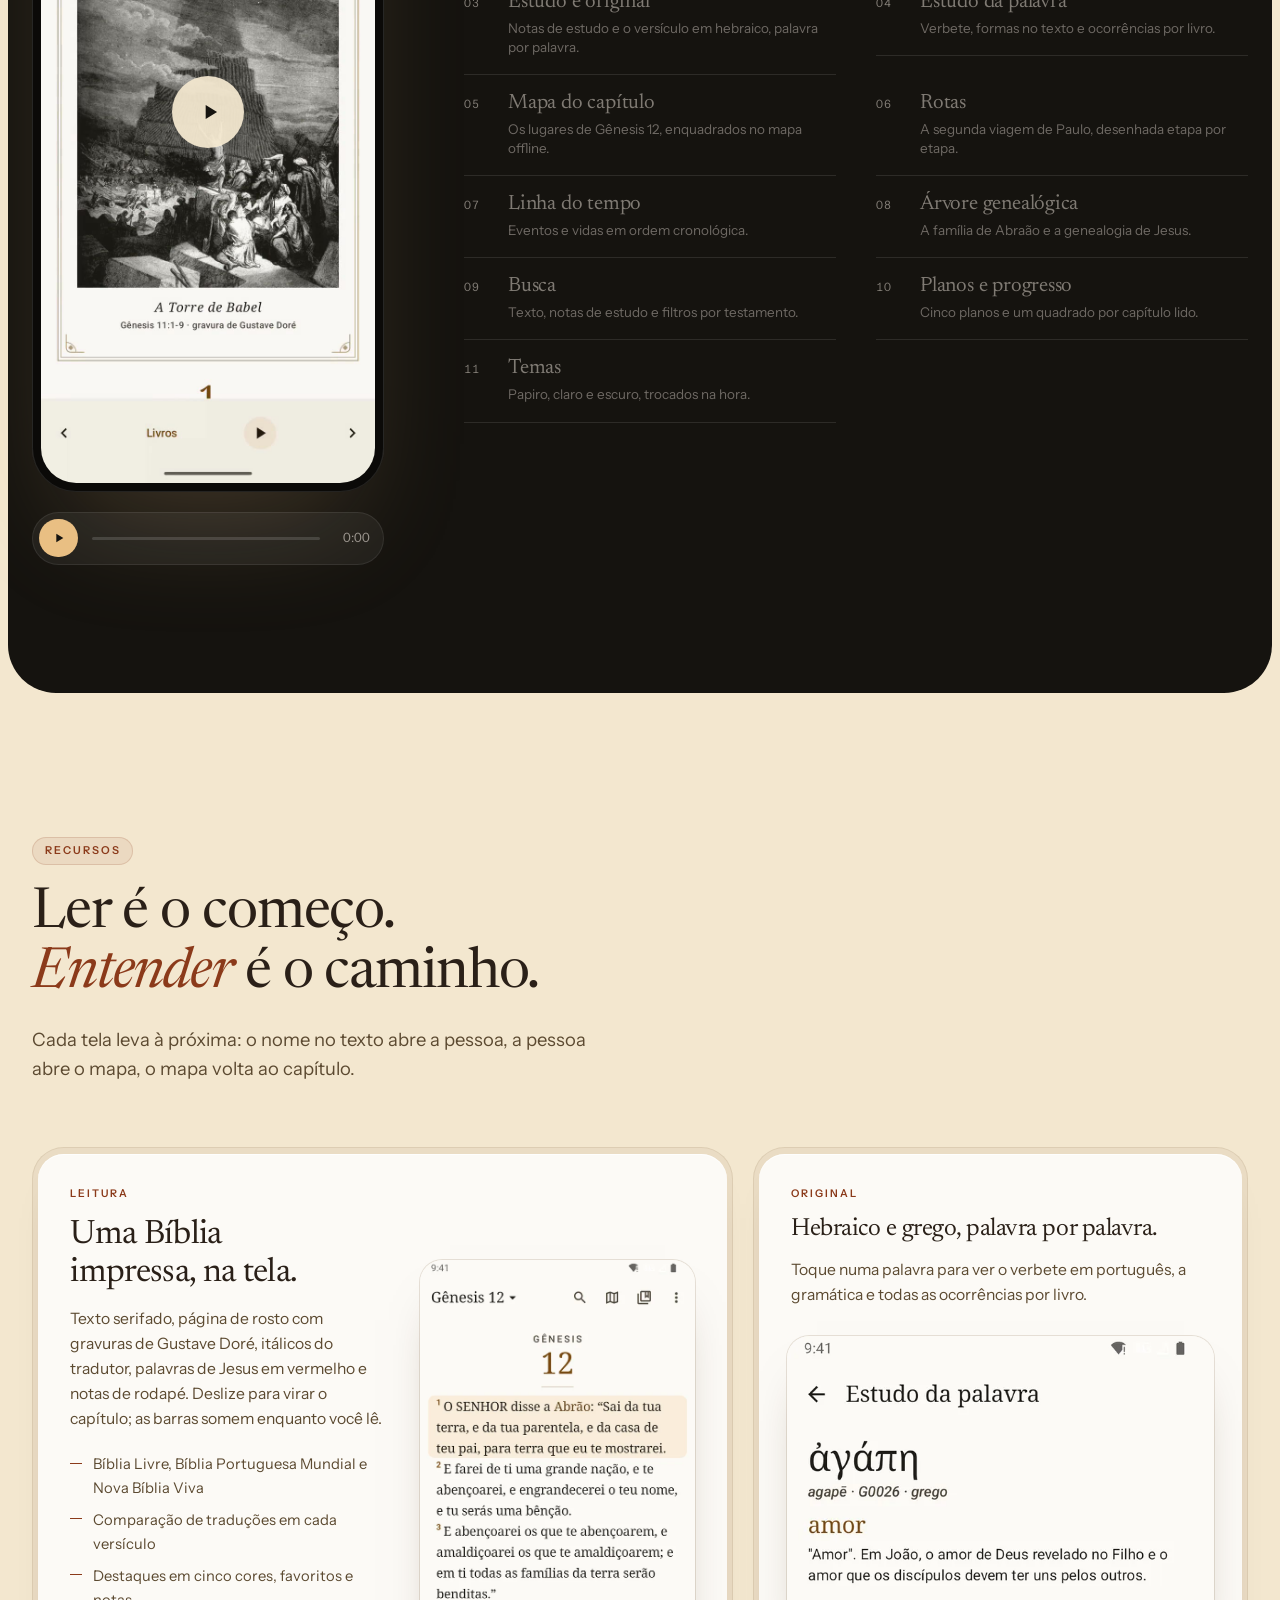
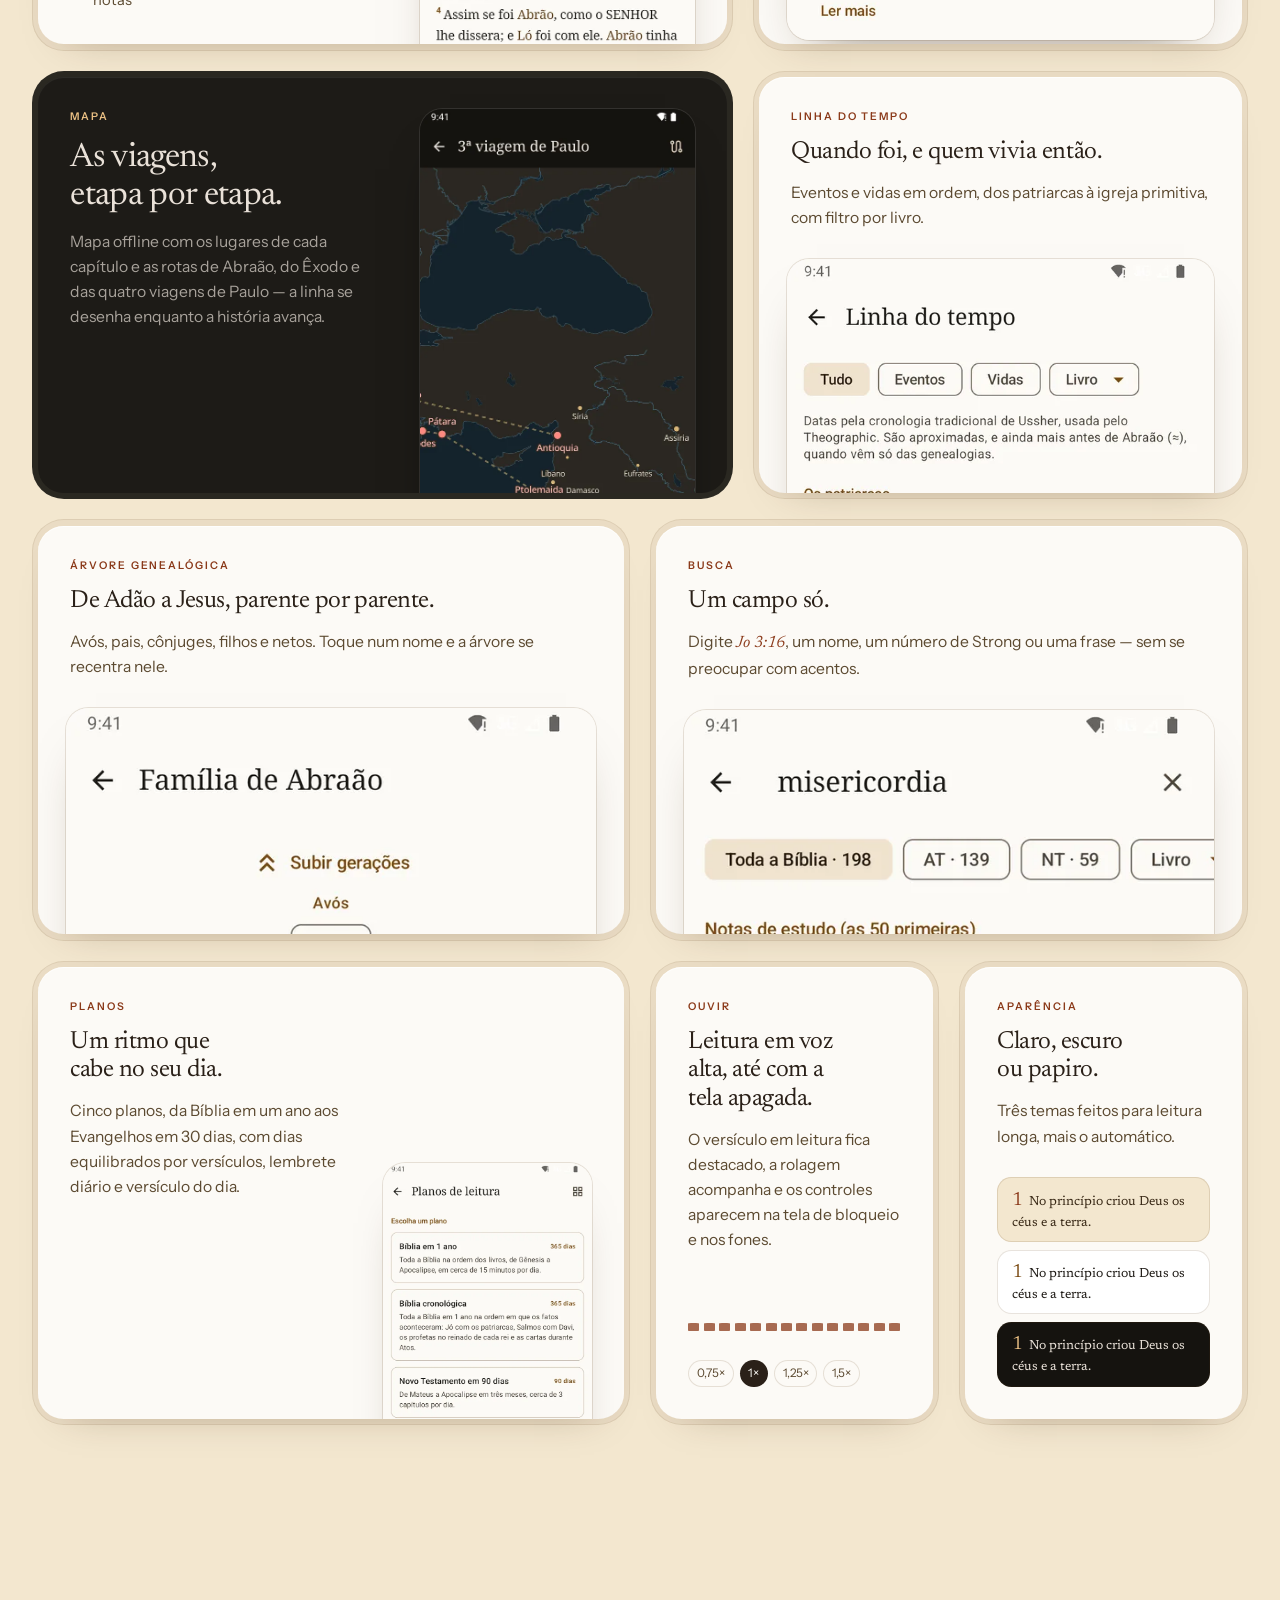
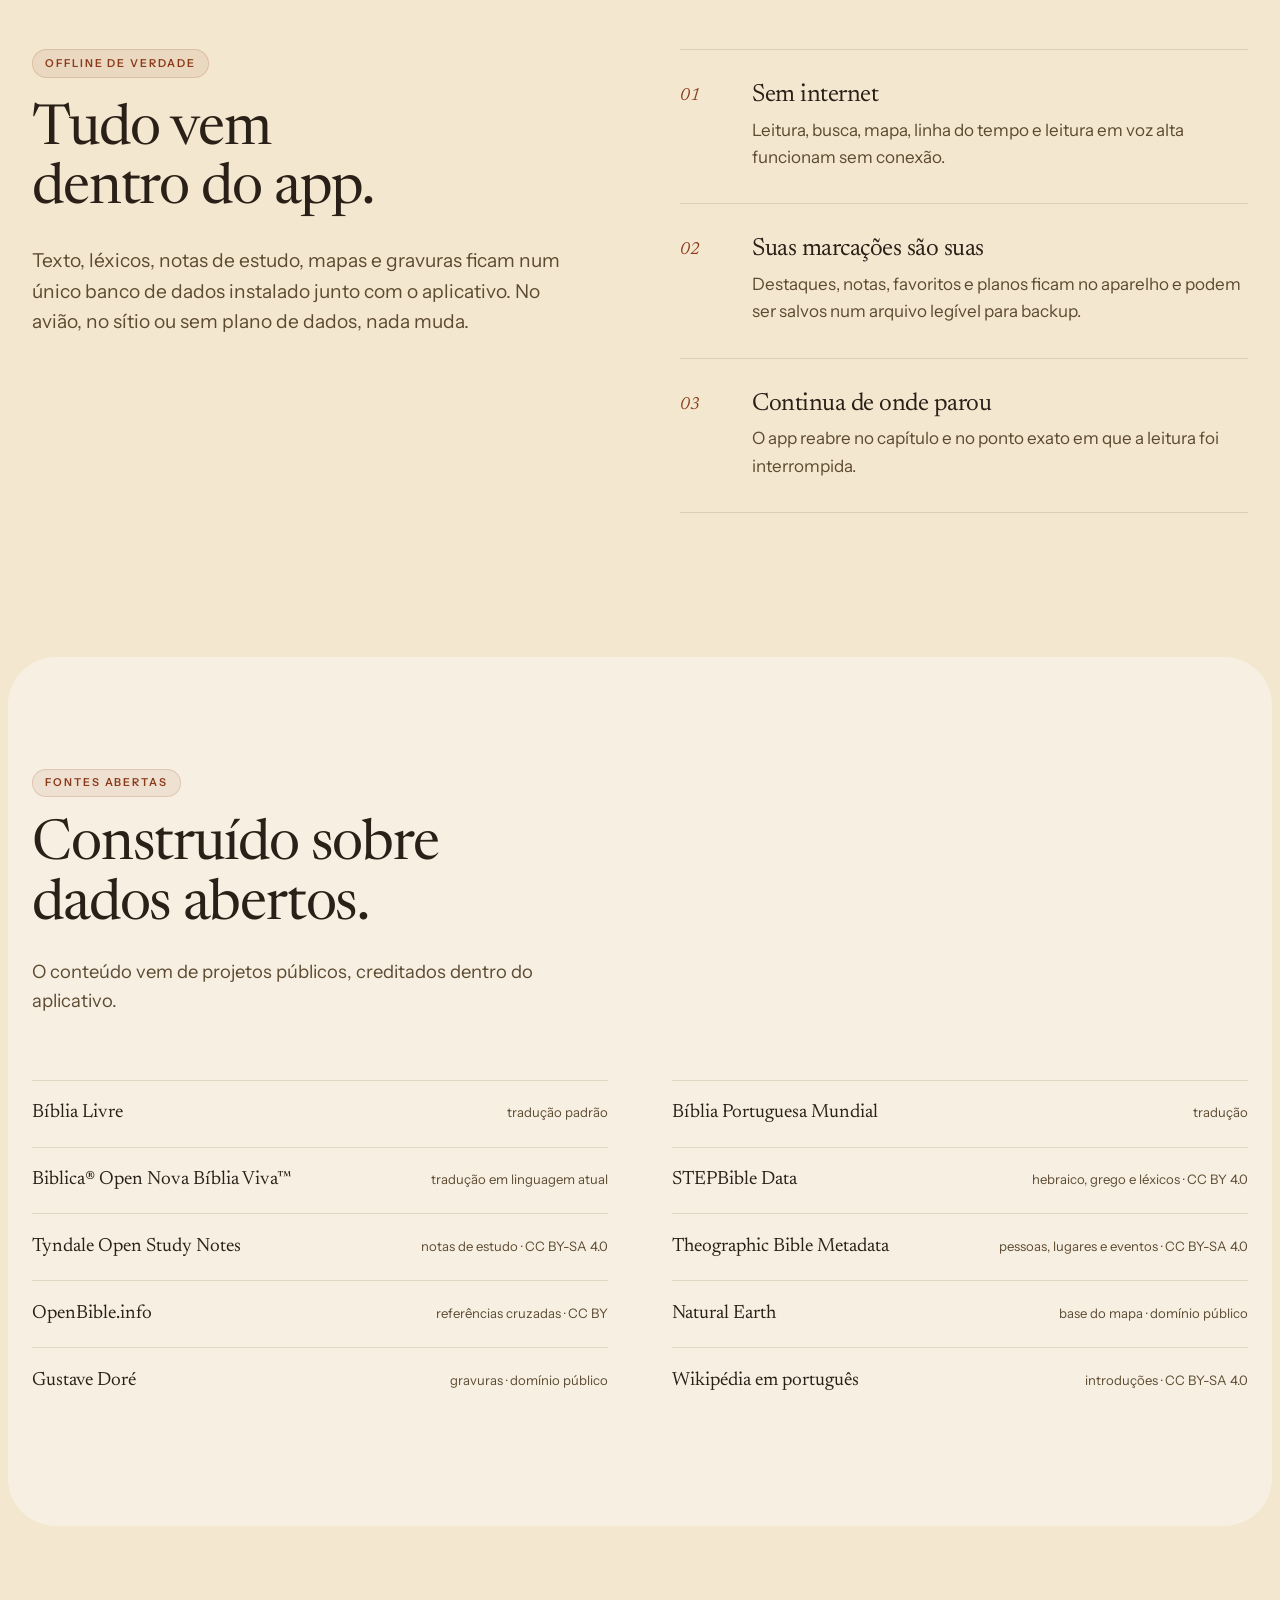
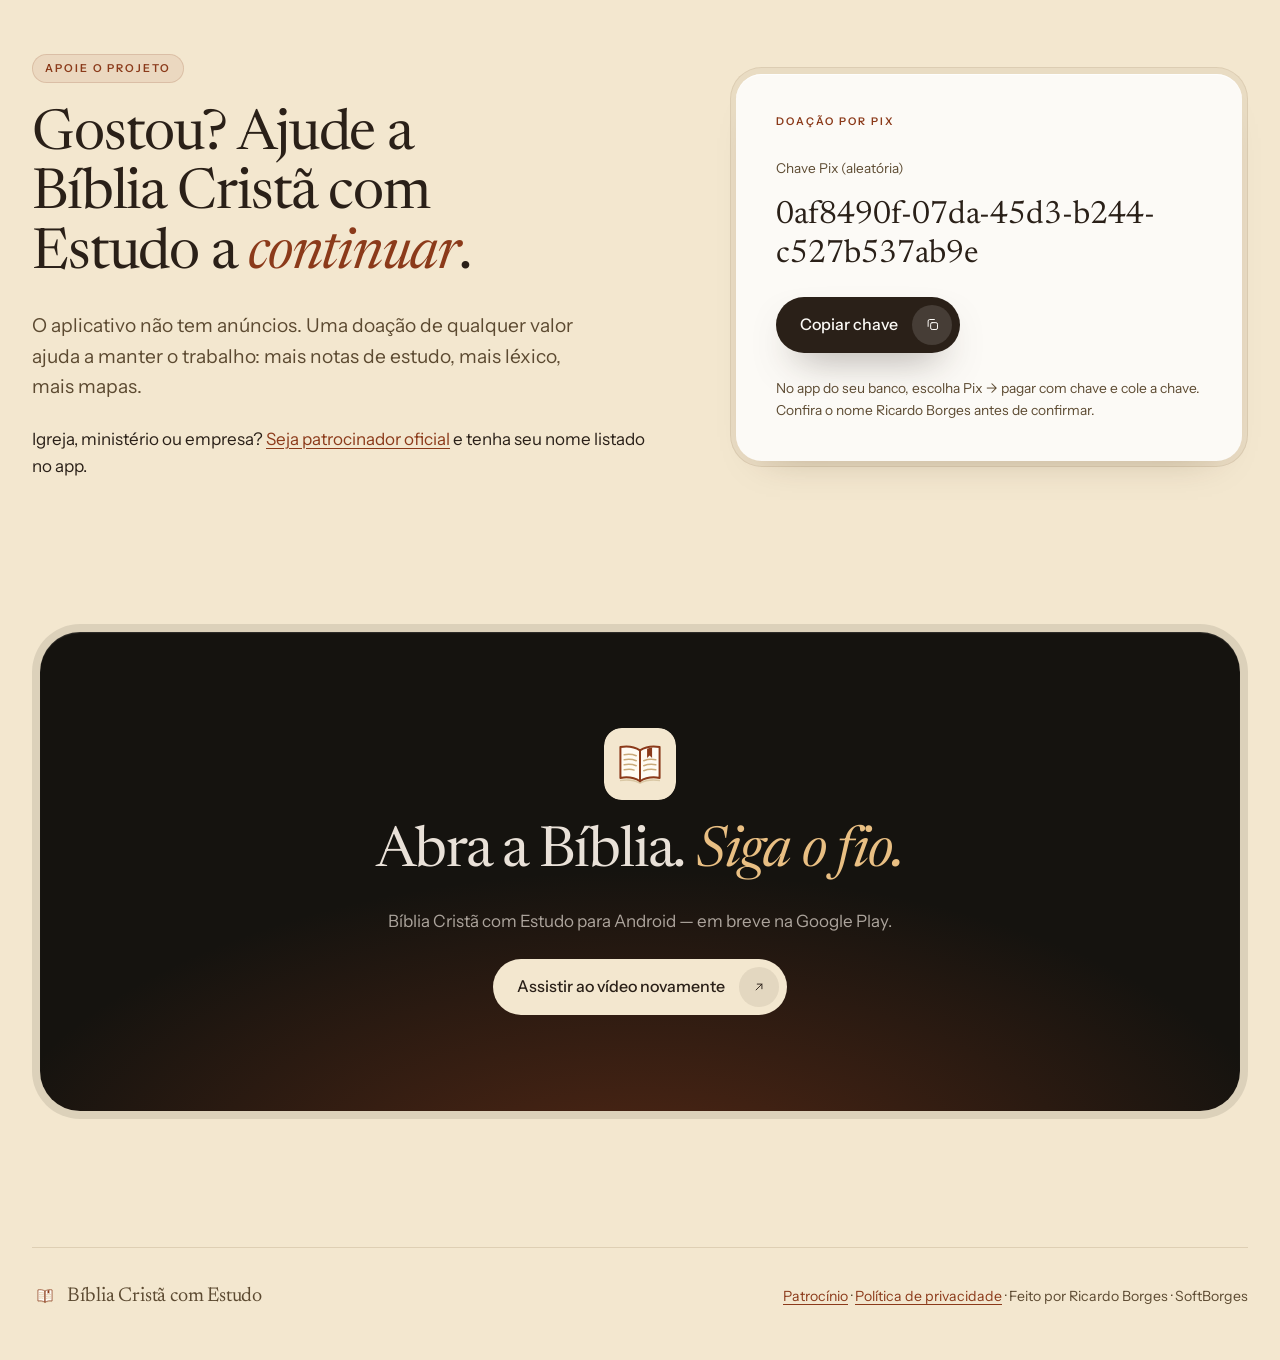
==== commit 18f4cf68: "update termo" ====
--- a/index.html
+++ b/index.html
@@ -24,13 +24,13 @@
     <span>Bíblia</span>
   </a>
   <nav class="nav-links" aria-label="Seções">
-    <a href="#demo">Demonstração</a>
+    <a href="#conheca">Conheça</a>
     <a href="#recursos">Recursos</a>
     <a href="#offline">Offline</a>
     <a href="#fontes">Fontes</a>
     <a href="#apoiar">Apoiar</a>
   </nav>
-  <a class="nav-cta" href="#demo">Ver o app</a>
+  <a class="nav-cta" href="#conheca">Ver o app</a>
   <button class="burger" id="burger" aria-label="Abrir menu" aria-expanded="false" aria-controls="menu">
     <span></span><span></span>
   </button>
@@ -38,7 +38,7 @@
 
 <div class="menu" id="menu" hidden>
   <nav aria-label="Menu">
-    <a href="#demo">Demonstração</a>
+    <a href="#conheca">Conheça</a>
     <a href="#recursos">Recursos</a>
     <a href="#offline">Offline</a>
     <a href="#fontes">Fontes</a>
@@ -55,8 +55,8 @@
     <h1 class="reveal">Do versículo às <em>pessoas</em>, aos <em>lugares</em> e ao <em>tempo</em>.</h1>
     <p class="lede reveal">A Bíblia Cristã com Estudo é um leitor da Bíblia com navegação contextual. De qualquer versículo você chega a quem é citado, onde aconteceu, quando foi e o que diz o original — e volta pelo mesmo caminho.</p>
     <div class="cta-row reveal">
-      <a class="btn btn-primary" href="#demo">
-        <span>Assistir à demonstração</span>
+      <a class="btn btn-primary" href="#conheca">
+        <span>Assistir ao vídeo</span>
         <i aria-hidden="true"><svg viewBox="0 0 24 24" width="14" height="14"><path d="M8 5.5v13l10.5-6.5z" fill="currentColor"/></svg></i>
       </a>
       <span class="soon"><span class="dot"></span>Em breve na Google Play</span>
@@ -76,11 +76,11 @@
   </div>
 </section>
 
-<!-- DEMO -->
-<section class="demo" id="demo">
+<!-- CONHEÇA -->
+<section class="demo" id="conheca">
   <div class="wrap">
     <div class="section-head reveal">
-      <span class="eyebrow on-dark">Demonstração</span>
+      <span class="eyebrow on-dark">Conheça o app</span>
       <h2>O app em um minuto e meio.</h2>
       <p>Gravação da tela do aplicativo, sem montagem. Toque em um capítulo para ir direto ao recurso.</p>
     </div>
@@ -92,7 +92,7 @@
             <video id="video" muted playsinline loop preload="metadata" poster="assets/demo-poster.jpg">
               <source src="assets/demo.mp4" type="video/mp4">
             </video>
-            <button class="play-overlay" id="playOverlay" aria-label="Reproduzir demonstração">
+            <button class="play-overlay" id="playOverlay" aria-label="Reproduzir vídeo">
               <svg viewBox="0 0 24 24" width="26" height="26"><path d="M8 5.5v13l10.5-6.5z" fill="currentColor"/></svg>
             </button>
           </div>
@@ -292,8 +292,8 @@
       <img src="assets/icone.svg" alt="" width="72" height="72">
       <h2>Abra a Bíblia. <em>Siga o fio.</em></h2>
       <p>Bíblia Cristã com Estudo para Android — em breve na Google Play.</p>
-      <a class="btn btn-light" href="#demo">
-        <span>Rever a demonstração</span>
+      <a class="btn btn-light" href="#conheca">
+        <span>Assistir ao vídeo novamente</span>
         <i aria-hidden="true"><svg viewBox="0 0 24 24" width="14" height="14"><path d="M7 17L17 7M9 7h8v8" fill="none" stroke="currentColor" stroke-width="1.6" stroke-linecap="round" stroke-linejoin="round"/></svg></i>
       </a>
     </div>
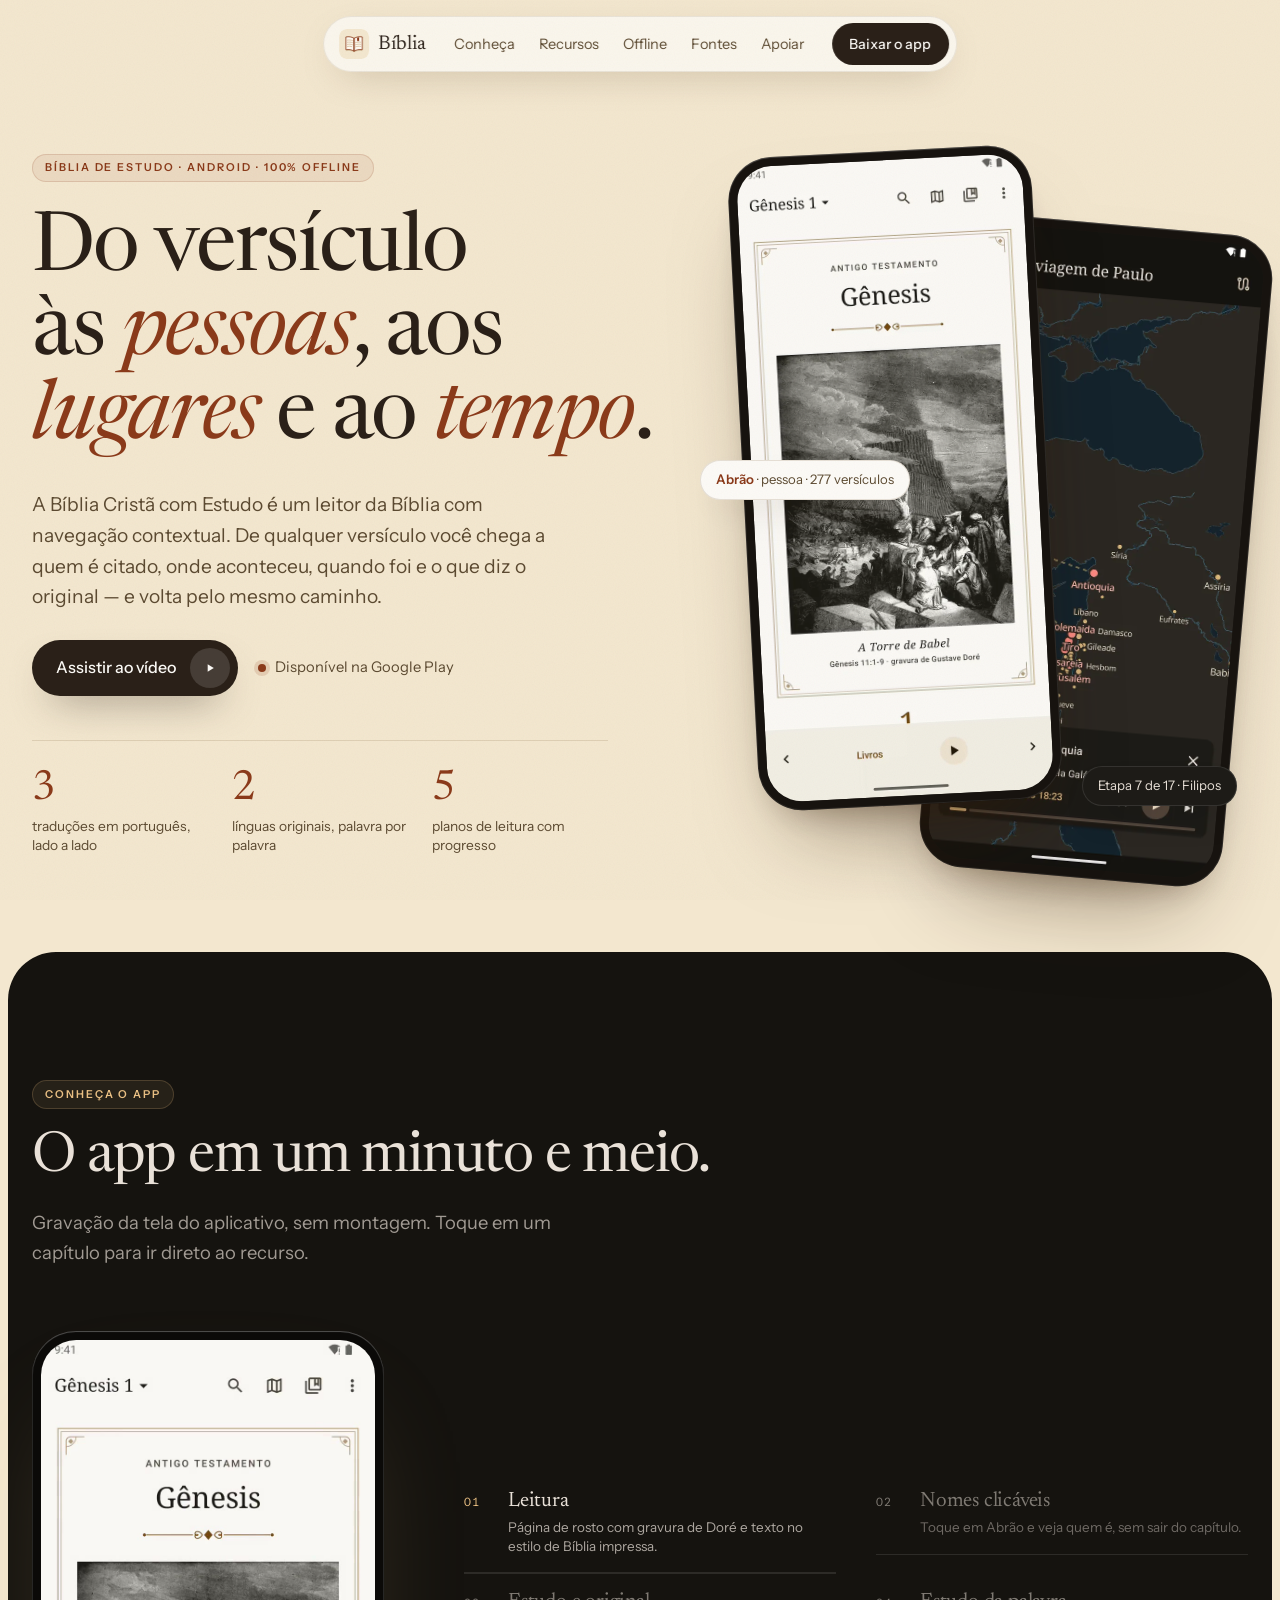
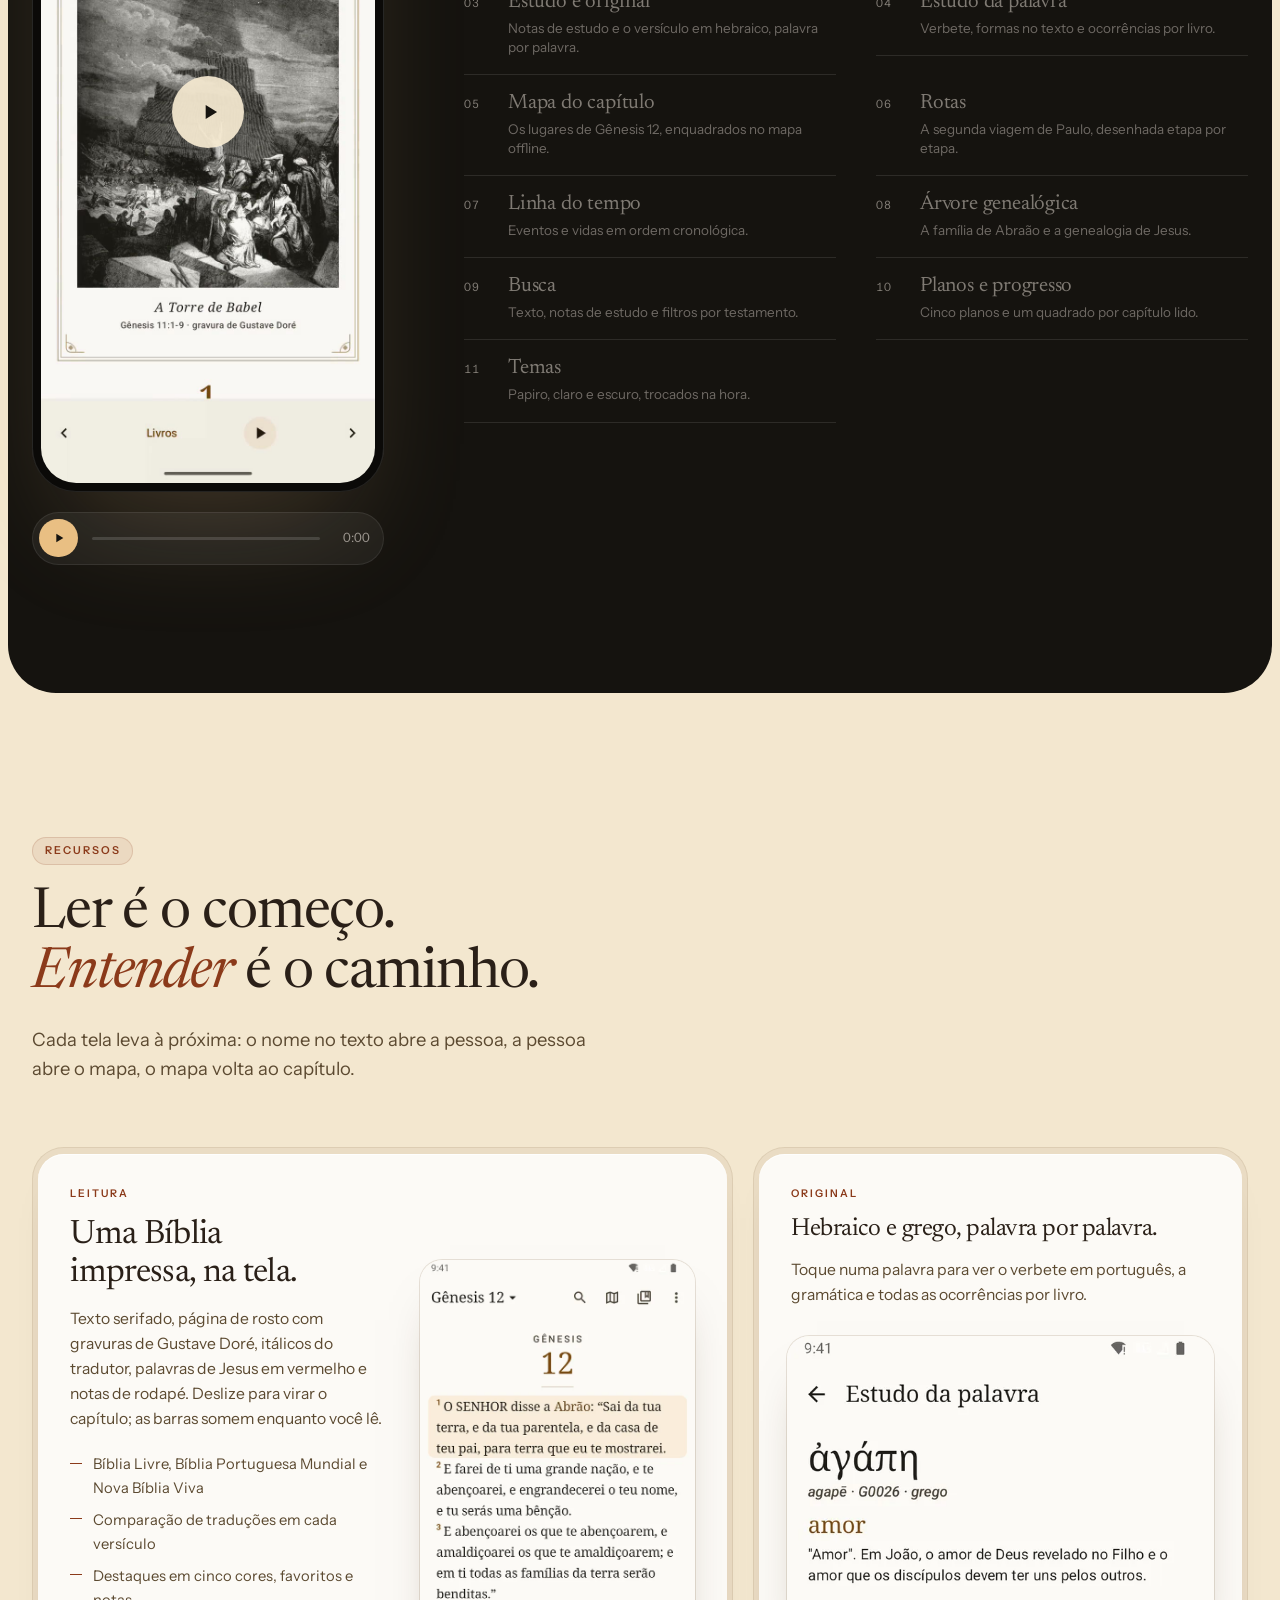
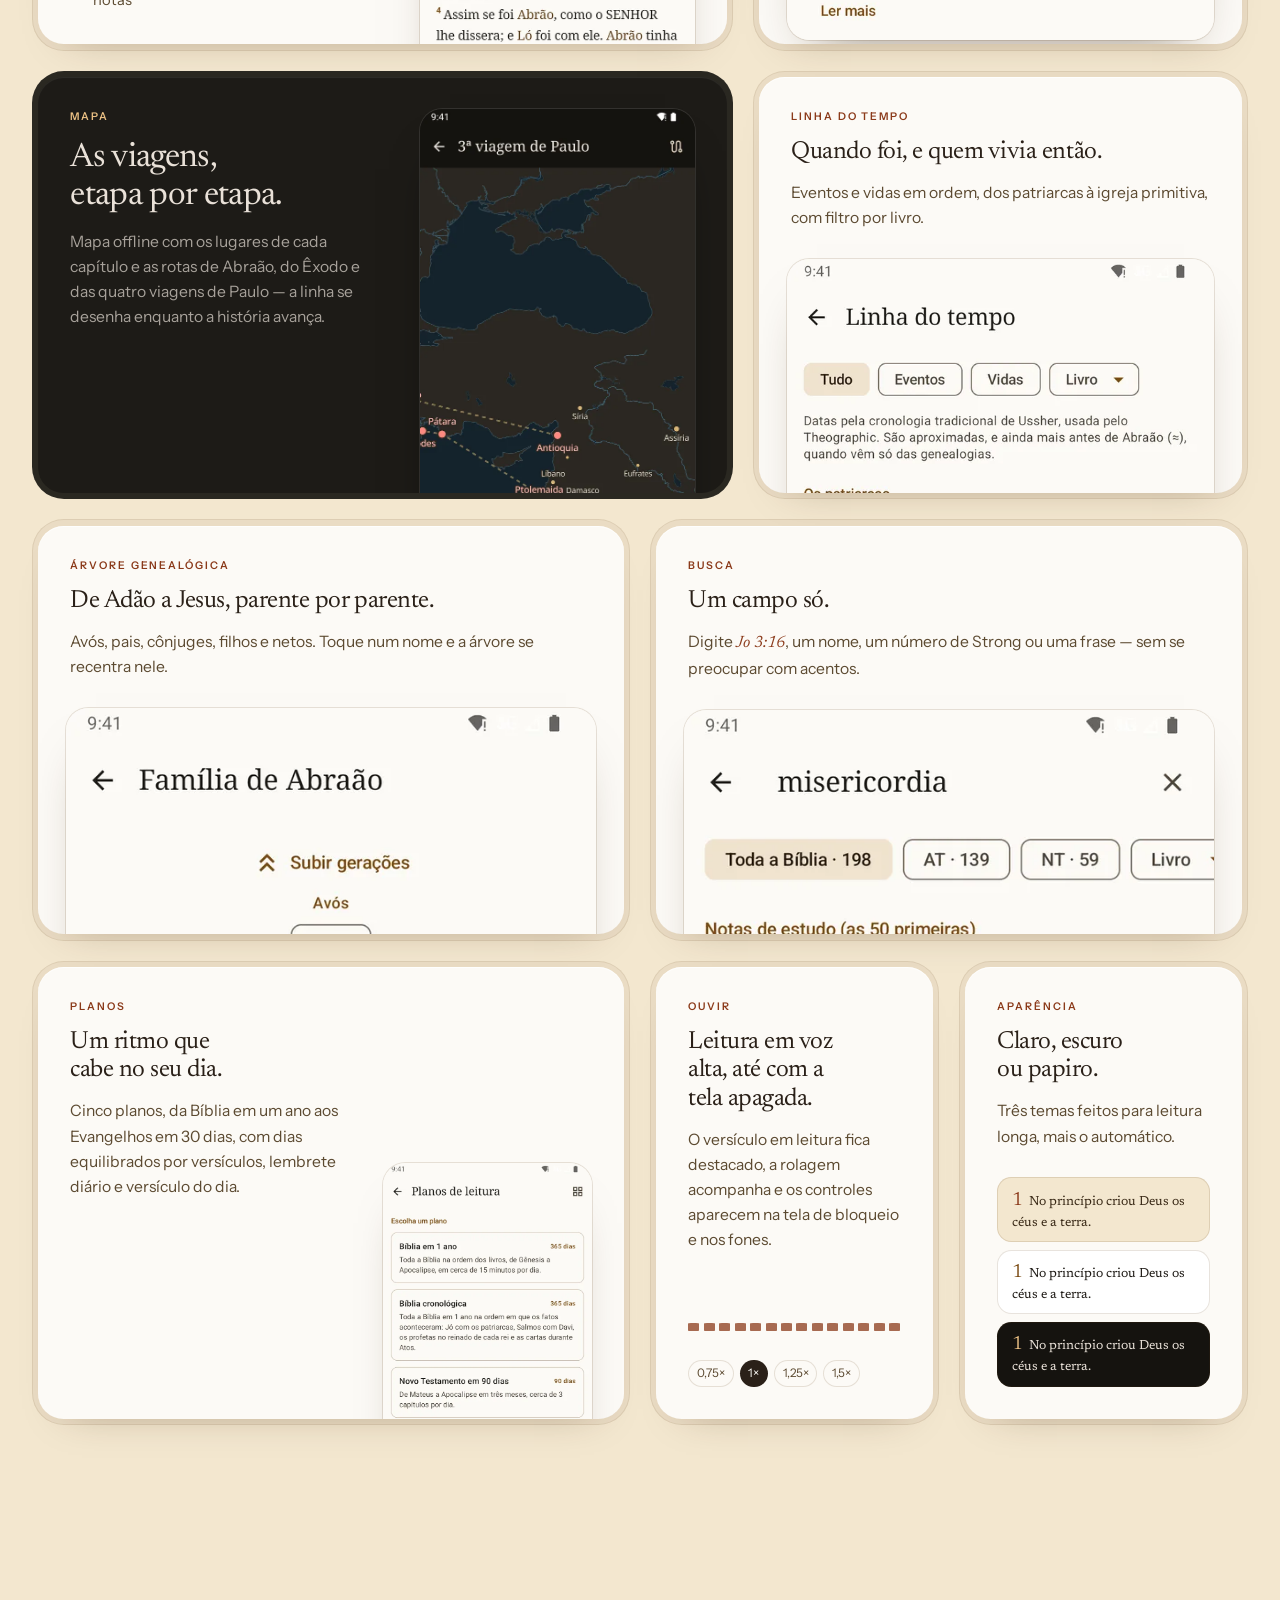
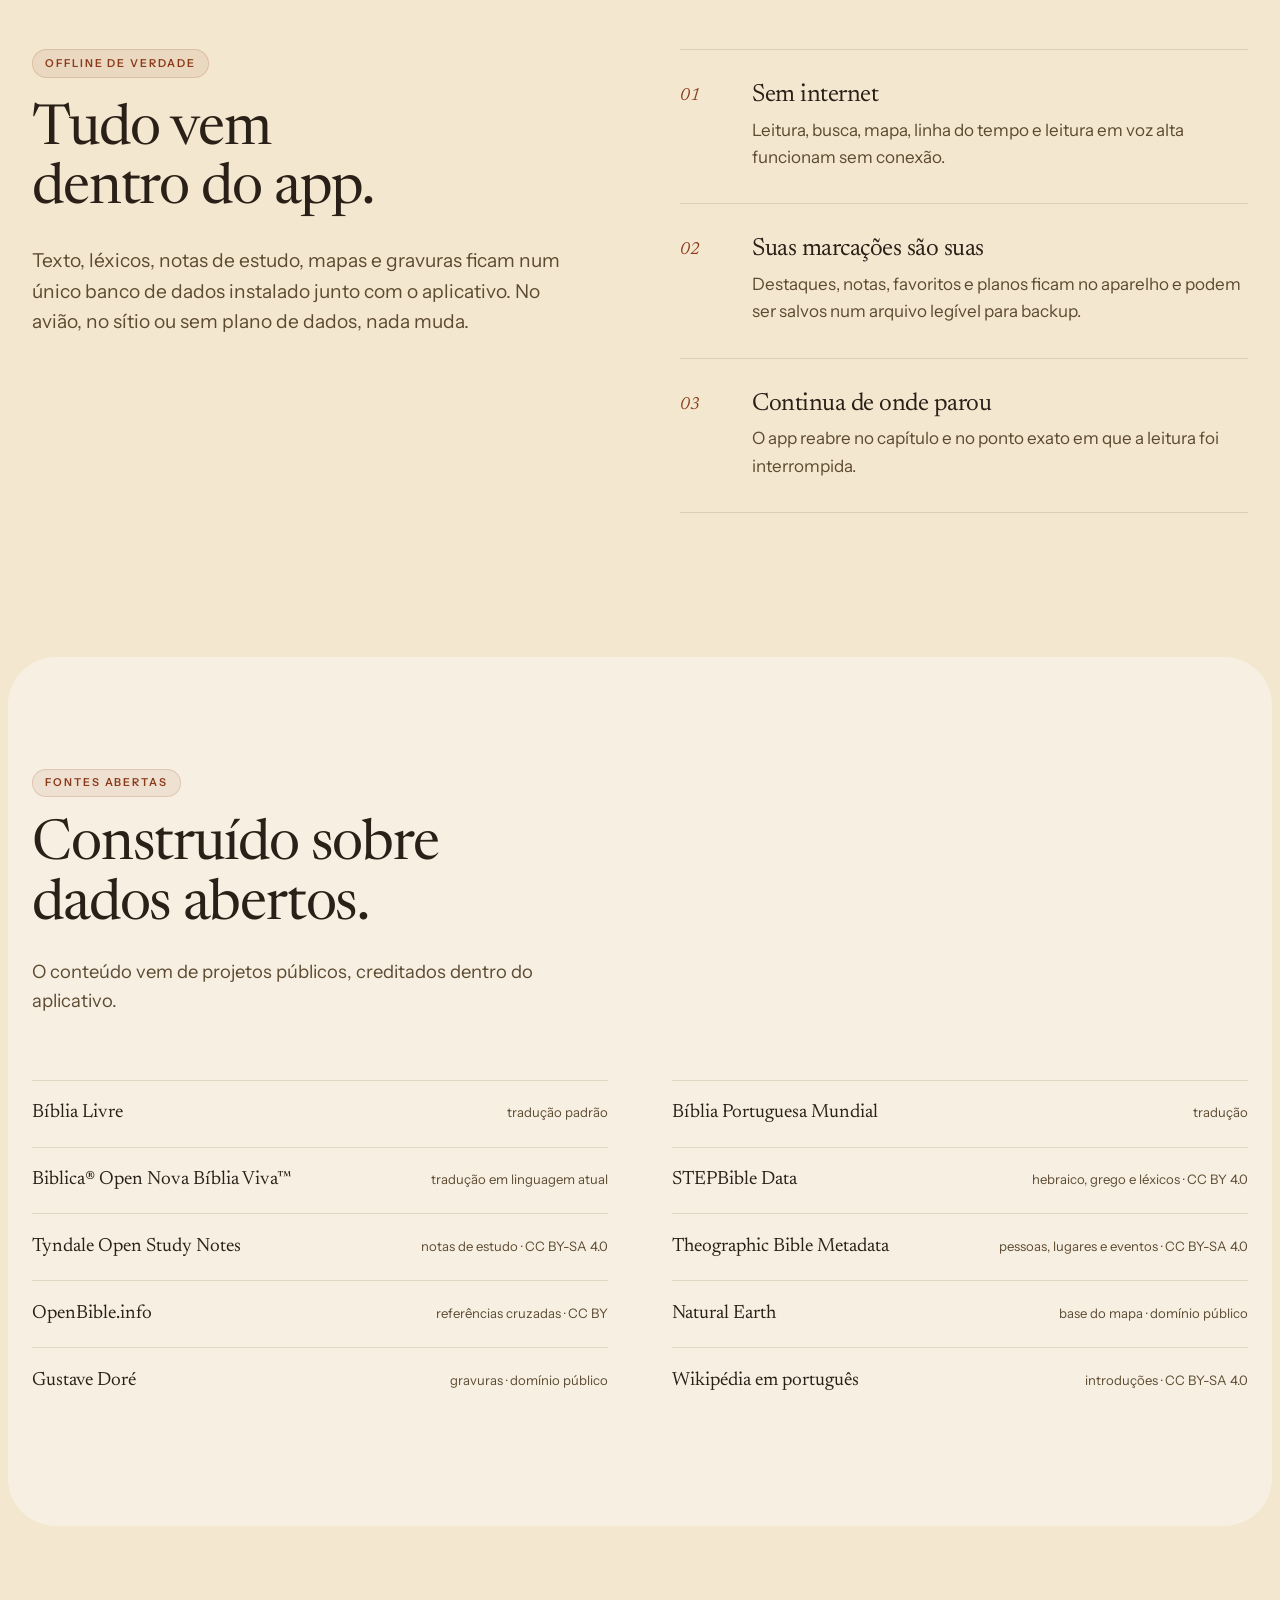
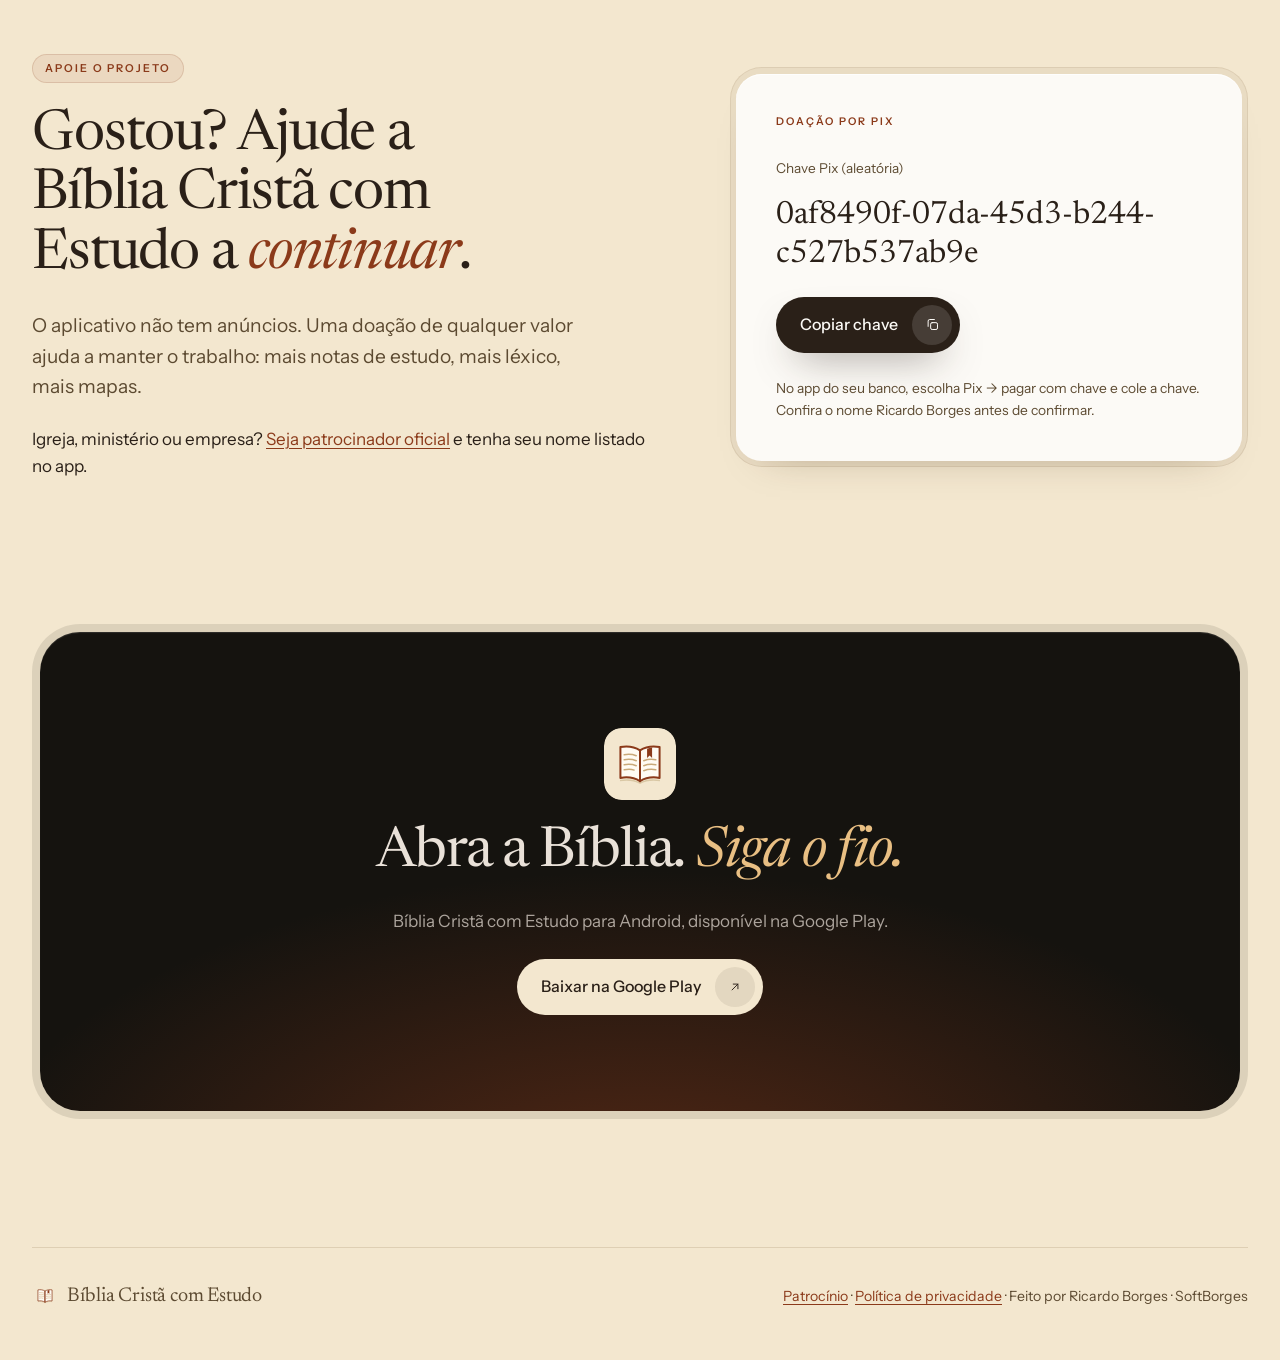
==== commit 197e6416: "update link app" ====
--- a/index.html
+++ b/index.html
@@ -30,7 +30,7 @@
     <a href="#fontes">Fontes</a>
     <a href="#apoiar">Apoiar</a>
   </nav>
-  <a class="nav-cta" href="#conheca">Ver o app</a>
+  <a class="nav-cta" href="https://play.google.com/store/apps/details?id=io.github.ricardoborges.appbible" target="_blank" rel="noopener">Baixar o app</a>
   <button class="burger" id="burger" aria-label="Abrir menu" aria-expanded="false" aria-controls="menu">
     <span></span><span></span>
   </button>
@@ -59,7 +59,7 @@
         <span>Assistir ao vídeo</span>
         <i aria-hidden="true"><svg viewBox="0 0 24 24" width="14" height="14"><path d="M8 5.5v13l10.5-6.5z" fill="currentColor"/></svg></i>
       </a>
-      <span class="soon"><span class="dot"></span>Em breve na Google Play</span>
+      <a class="soon" href="https://play.google.com/store/apps/details?id=io.github.ricardoborges.appbible" target="_blank" rel="noopener"><span class="dot"></span>Disponível na Google Play</a>
     </div>
     <dl class="facts reveal">
       <div><dt>3</dt><dd>traduções em português, lado a lado</dd></div>
@@ -291,9 +291,9 @@
     <div class="final-in">
       <img src="assets/icone.svg" alt="" width="72" height="72">
       <h2>Abra a Bíblia. <em>Siga o fio.</em></h2>
-      <p>Bíblia Cristã com Estudo para Android — em breve na Google Play.</p>
-      <a class="btn btn-light" href="#conheca">
-        <span>Assistir ao vídeo novamente</span>
+      <p>Bíblia Cristã com Estudo para Android, disponível na Google Play.</p>
+      <a class="btn btn-light" href="https://play.google.com/store/apps/details?id=io.github.ricardoborges.appbible" target="_blank" rel="noopener">
+        <span>Baixar na Google Play</span>
         <i aria-hidden="true"><svg viewBox="0 0 24 24" width="14" height="14"><path d="M7 17L17 7M9 7h8v8" fill="none" stroke="currentColor" stroke-width="1.6" stroke-linecap="round" stroke-linejoin="round"/></svg></i>
       </a>
     </div>
--- a/styles.css
+++ b/styles.css
@@ -131,8 +131,9 @@
 }
 .hero-copy { display: grid; gap: 1.75rem; justify-items: start; }
 .cta-row { display: flex; flex-wrap: wrap; align-items: center; gap: 1.25rem; }
-.soon { display: inline-flex; align-items: center; gap: .55rem; font-size: .92rem; color: var(--tinta-2); }
+.soon { text-decoration: none; display: inline-flex; align-items: center; gap: .55rem; font-size: .92rem; color: var(--tinta-2); }
 .soon .dot { width: .5rem; height: .5rem; border-radius: 50%; background: var(--rubrica); box-shadow: 0 0 0 4px rgba(139, 58, 26, .15); }
+a.soon:hover { color: var(--rubrica); }
 .facts { display: grid; grid-template-columns: repeat(3, 1fr); gap: 1.5rem; margin-top: 1rem; padding-top: 1.75rem; border-top: 1px solid var(--linha); width: 100%; max-width: 36rem; }
 .facts dt { font-family: var(--serif); font-size: 2.6rem; line-height: 1; color: var(--rubrica); }
 .facts dd { margin-top: .4rem; font-size: .86rem; line-height: 1.35; color: var(--tinta-2); }
